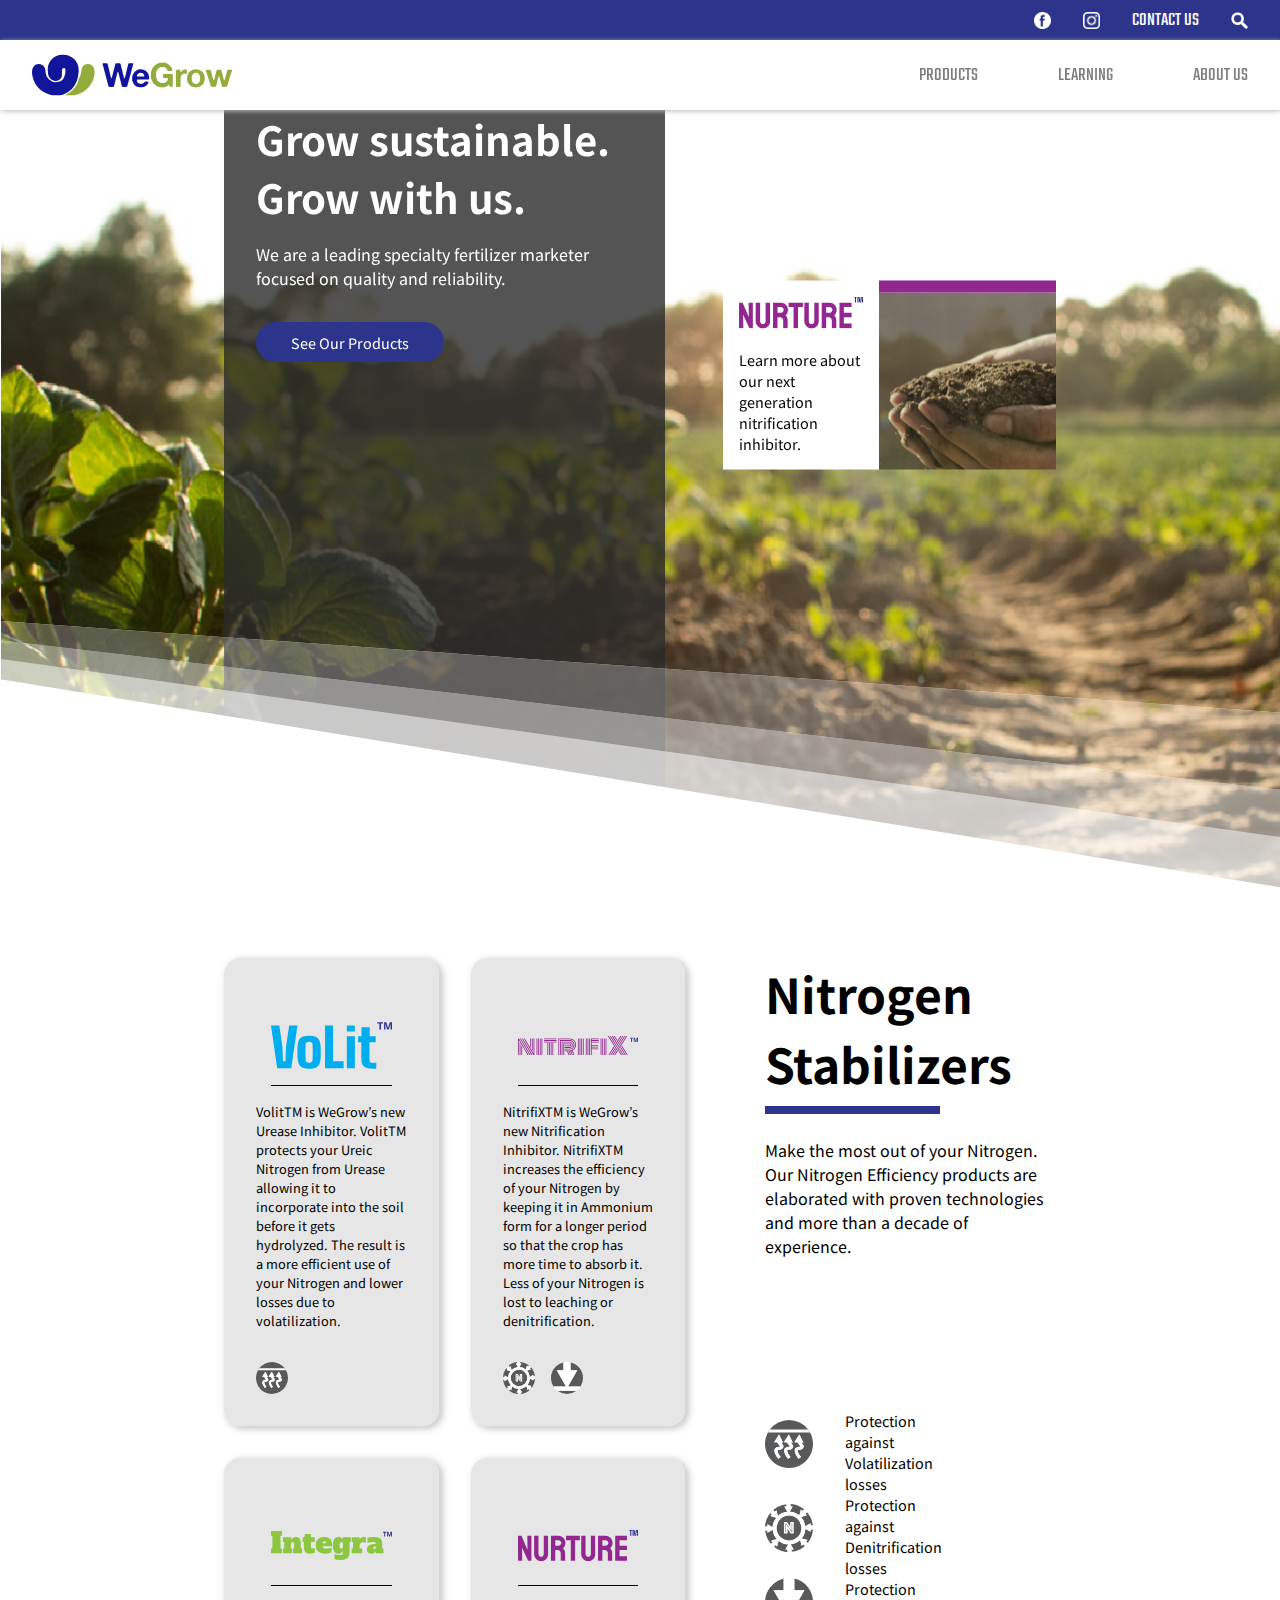
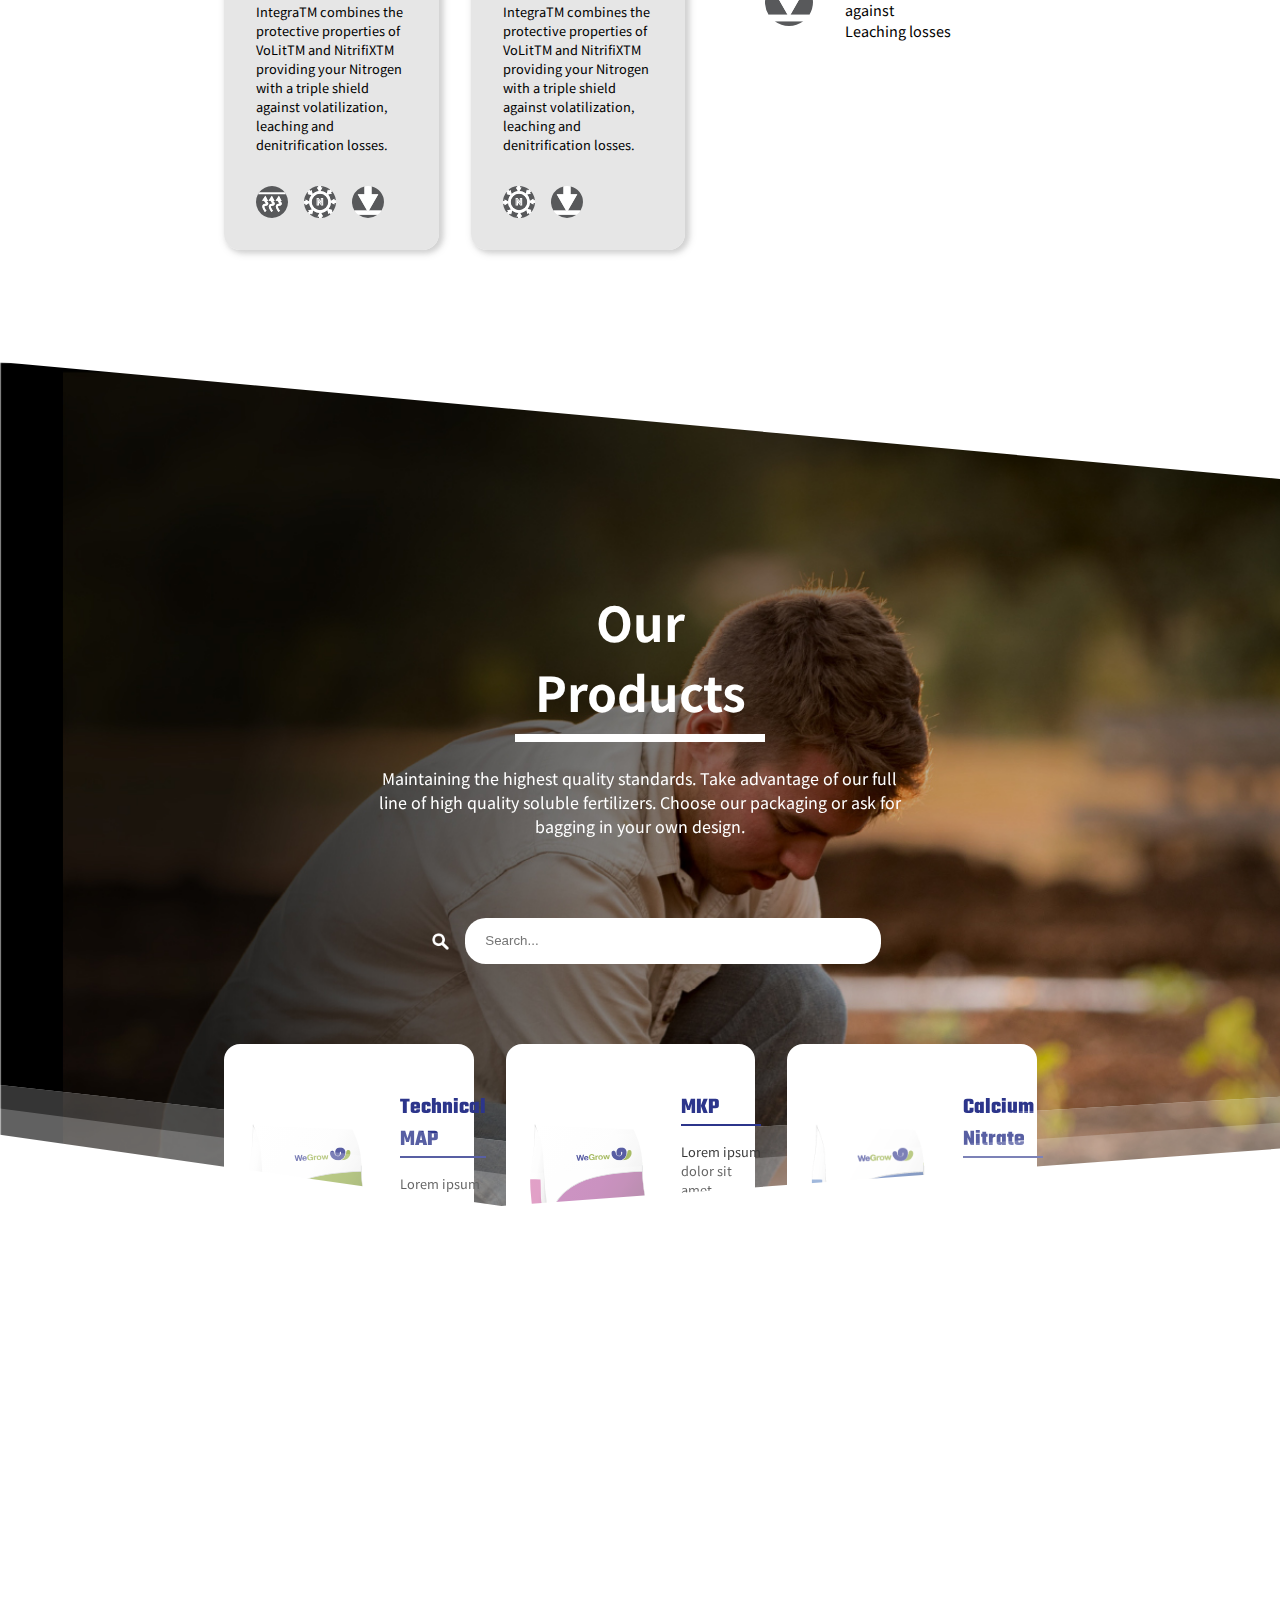
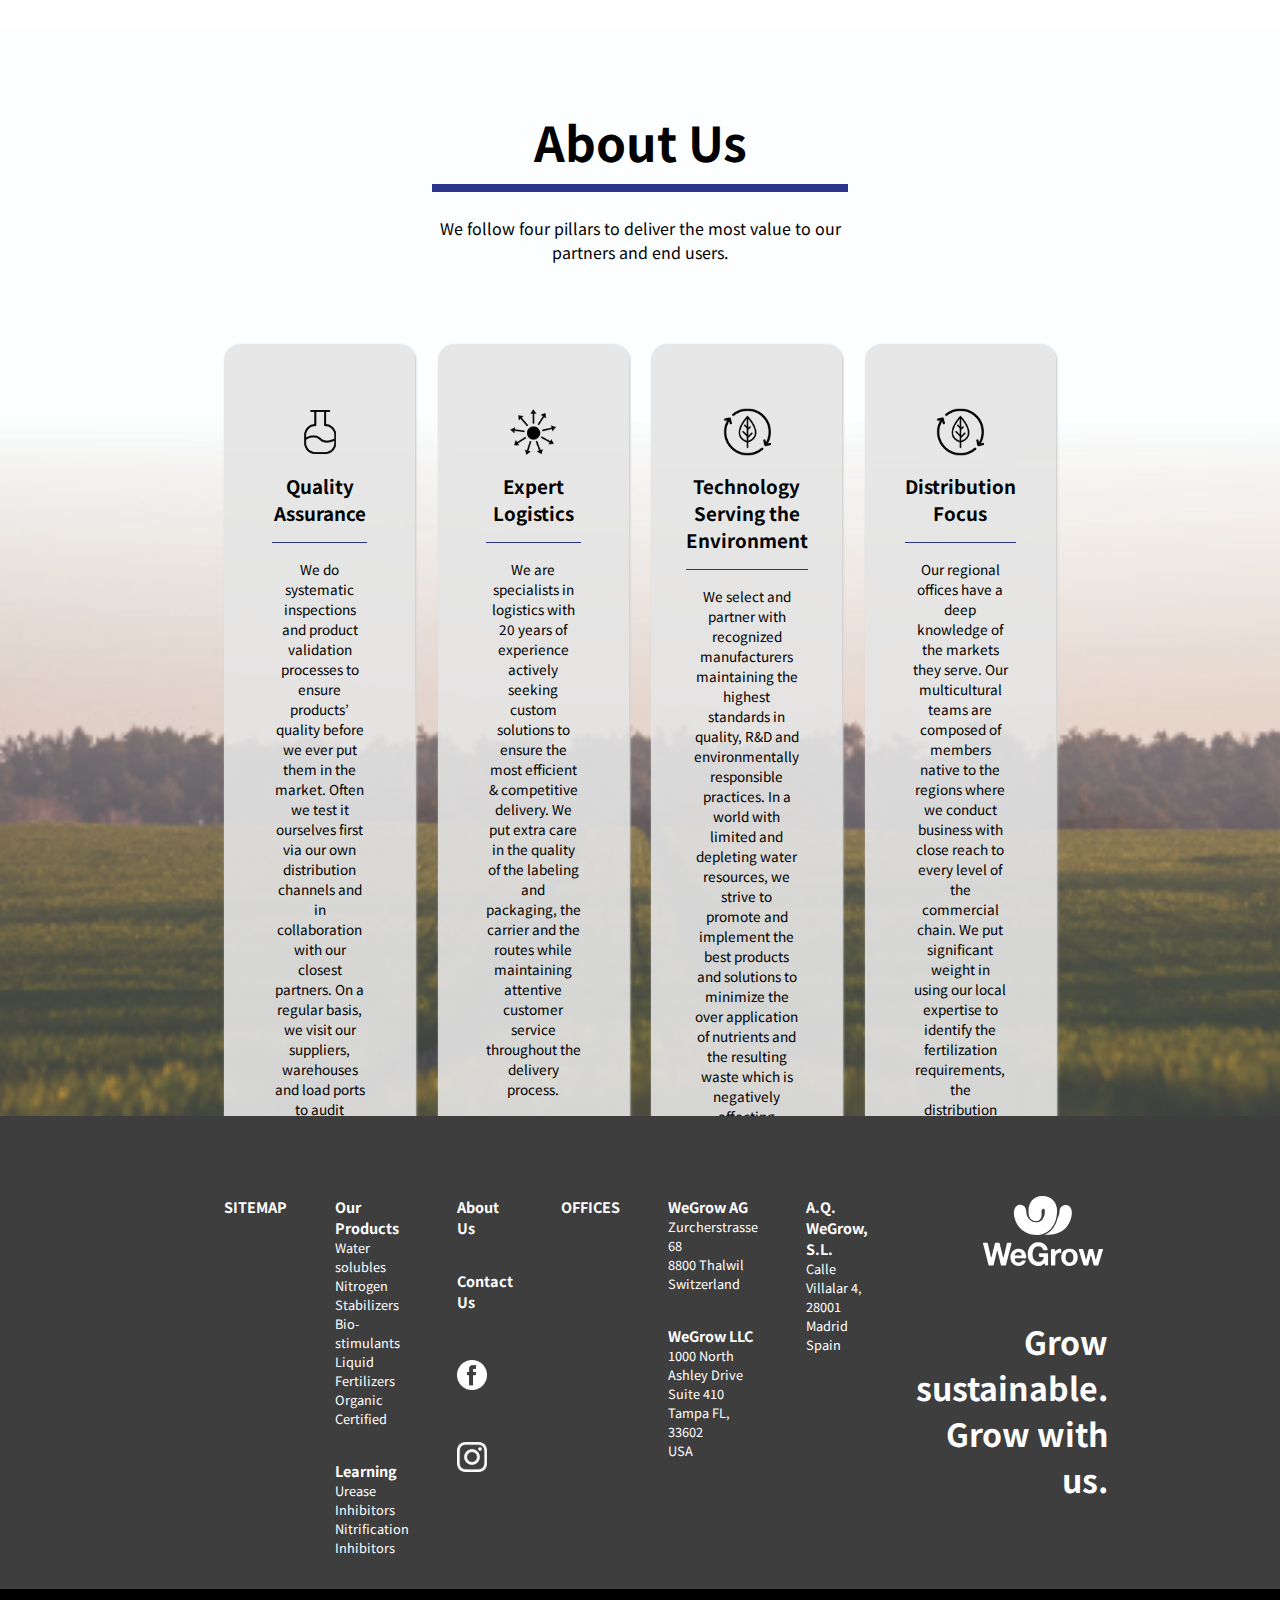
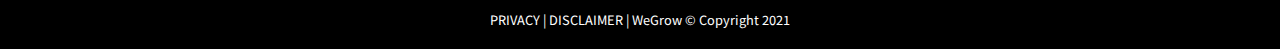
==== index.html @ e6d5ac23 "responsiveness" ====
<!DOCTYPE html>
<html lang="en">
  <head>
    <meta charset="UTF-8" />
    <meta name="viewport" content="width=device-width, initial-scale=1.0" />
    <link rel="stylesheet" href="./_css/styles.css" />
    <link rel="preconnect" href="https://fonts.gstatic.com" />
    <link rel="preconnect" href="https://fonts.gstatic.com" />
    <link
      href="https://fonts.googleapis.com/css2?family=Noto+Sans+JP&family=Teko&display=swap"
      rel="stylesheet"
    />
    <title>WeGrow</title>
  </head>
  <body>
    <header>
      <section id="prenavbar">
        <div class="prenavbarcontent">
          <img class="mediaicon" src="../_images/facebookicon.png" alt="" />
          <img class="mediaicon" src="../_images/instaicon.png" alt="" />
          <a class="contactus" href="#learning">CONTACT US</a>
          <img class="mediaicon" src="../_images/searchicon.png" alt="" />
        </div>
      </section>
      <nav id="navbar">
        <div class="navcontent-wrap">
          <img id="logo" src="./_images/logo-flat.svg" alt="" />
          <ul class="nav-links">
            <!-- <li><a href="#home" id="homelink">HOME</a></li> -->
            <li><a href="#aboutUs">PRODUCTS</a></li>
            <li><a href="#news">LEARNING</a></li>
            <li><a href="#products">ABOUT US</a></li>
            <!-- <li><a href="#learning">CONTACT US</a></li> -->
            <!-- <li><a href="#contactUs">CONTACT US</a></li> -->
          </ul>
        </div>
      </nav>
    </header>
    <div class="wrapper">
      <section class="landing">
        <div class="landingcontent">
          <div class="landing-contentwrap">
            <div class="landing-tagline">
              <!-- <div class="content-wrap"> -->
              <div class="tagline-container">
                <h2 class="landing-header">
                  Grow sustainable. <br />
                  Grow with us.
                </h2>
                <p class="landing-text">
                  We are a leading specialty fertilizer marketer focused on
                  quality and reliability.
                </p>
                <button>See Our Products</button>
              </div>
              <!-- </div> -->
            </div>
            <div class="landing-news">
              <div class="newstitle">
                <img src="../_images/Nurture-TM.svg" alt="" />
                <p>
                  Learn more about our next generation nitrification inhibitor.
                </p>
              </div>
              <div class="newscontainer"></div>
            </div>
          </div>
        </div>
      </section>
      <section id="inhibitors">
        <img
          class="purplegranules"
          src="../_images/purplegranules.png"
          alt=""
        />
        <img class="bluegranules" src="../_images/bluegranules.png" alt="" />
        <img class="greengranules" src="../_images/greengranules.png" alt="" />
        <div class="inhibitors-contentwrap">
          <div class="inhibitors-boxes">
            <div id="volitbox" class="inhibitors-prodbox movingbox">
              <img
                class="inhibitors-prodname"
                src="../_images/VolitTM.svg"
                alt=""
              />
              <p>
                VolitTM is WeGrow’s new Urease Inhibitor. VolitTM protects your
                Ureic Nitrogen from Urease allowing it to incorporate into the
                soil before it gets hydrolyzed. The result is a more efficient
                use of your Nitrogen and lower losses due to volatilization.
              </p>
              <div class="icongroup">
                <img class="icon" src="../_images/volatilization.svg" alt="" />
                <!-- <p>Protects against Volatilization losses</p> -->
              </div>
            </div>
            <div id="nitrifixbox" class="inhibitors-prodbox movingbox">
              <img
                class="inhibitors-prodname"
                src="../_images/NitrifixTM.svg"
                alt=""
              />
              <p>
                NitrifiXTM is WeGrow’s new Nitrification Inhibitor. NitrifiXTM
                increases the efficiency of your Nitrogen by keeping it in
                Ammonium form for a longer period so that the crop has more time
                to absorb it. Less of your Nitrogen is lost to leaching or
                denitrification.
              </p>
              <div class="icongroup">
                <img class="icon" src="../_images/denitrification.svg" alt="" />
                <!-- <p>Protects against Denitrification losses</p> -->

                <img class="icon" src="../_images/leaching.svg" alt="" />
                <!-- <p>Protects against Leaching losses</p> -->
              </div>
            </div>
            <div id="integrabox" class="inhibitors-prodbox movingbox">
              <img
                class="inhibitors-prodname"
                src="../_images/IntegraTM.svg"
                alt=""
              />
              <p>
                IntegraTM combines the protective properties of VoLitTM and
                NitrifiXTM providing your Nitrogen with a triple shield against
                volatilization, leaching and denitrification losses.
              </p>
              <div class="icongroup">
                <img class="icon" src="../_images/volatilization.svg" alt="" />
                <!-- <p>Protects against Volatilization losses</p> -->

                <img class="icon" src="../_images/denitrification.svg" alt="" />
                <!-- <p>Protects against Denitrification losses</p> -->

                <img class="icon" src="../_images/leaching.svg" alt="" />
                <!-- <p>Protects against Leaching losses</p> -->
              </div>
            </div>
            <div id="nurturebox" class="inhibitors-prodbox movingbox">
              <img
                class="inhibitors-prodname"
                src="../_images/Nurture-TM.svg"
                alt=""
              />
              <p>
                IntegraTM combines the protective properties of VoLitTM and
                NitrifiXTM providing your Nitrogen with a triple shield against
                volatilization, leaching and denitrification losses.
              </p>
              <div class="icongroup">
                <img class="icon" src="../_images/denitrification.svg" alt="" />
                <!-- <p>Protects against Denitrification losses</p> -->

                <img class="icon" src="../_images/leaching.svg" alt="" />
                <!-- <p>Protects against Leaching losses</p> -->
              </div>
            </div>
          </div>
          <div class="inhibitors-tagline">
            <div>
              <h2>Nitrogen Stabilizers</h2>
              <p>
                Make the most out of your Nitrogen. Our Nitrogen Efficiency
                products are elaborated with proven technologies and more than a
                decade of experience.
              </p>
            </div>
            <div>
              <div class="icondetail">
                <img class="icon" src="../_images/volatilization.svg" alt="" />
                <p>Protection against Volatilization losses</p>
              </div>
              <div class="icondetail">
                <img class="icon" src="../_images/denitrification.svg" alt="" />
                <p>Protection against Denitrification losses</p>
              </div>
              <div class="icondetail">
                <img class="icon" src="../_images/leaching.svg" alt="" />
                <p>Protection against Leaching losses</p>
              </div>
            </div>
            <!-- <div>
            <p>Nurture is our second generation Nitrification Inhibitor.</p>
          </div> -->
          </div>
        </div>
      </section>
      <section id="solubles">
        <div class="solublescontent">
          <!-- <img class="water" src="../_images/water1.png" alt="" /> -->

          <div class="solubles-contentwrap">
            <div class="solubles-tagline">
              <h2>Our Products</h2>
              <p>
                Maintaining the highest quality standards. Take advantage of our
                full line of high quality soluble fertilizers. Choose our
                packaging or ask for bagging in your own design.
              </p>
              <div class="searchproducts">
                <img class="mediaicon" src="../_images/searchicon.png" alt="" />
                <input
                  class="searchproductinput"
                  type="text"
                  placeholder="Search..."
                />
              </div>
            </div>
            <div class="solublesproducts">
              <div class="product movingbox">
                <img class="bag" src="../_images/tmap.svg" alt="" />
                <div class="proddescription">
                  <h3>Technical MAP</h3>
                  <p>
                    Lorem ipsum dolor sit amet, consectetuer adipiscing elit,
                    sed diam nonummy nibh euismod tincidunt ut laoreet dolore
                    magna aliquam erat volutpat. Ut wisi enim ad minim veniam,
                    quis nostrud exerci tation ullamcorper
                  </p>
                </div>
              </div>
              <div class="product movingbox">
                <img class="bag" src="../_images/mkp.svg" alt="" />
                <div class="proddescription">
                  <h3>MKP</h3>
                  <p>
                    Lorem ipsum dolor sit amet, consectetuer adipiscing elit,
                    sed diam nonummy nibh euismod tincidunt ut laoreet dolore
                    magna aliquam erat volutpat. Ut wisi enim ad minim veniam,
                    quis nostrud exerci tation ullamcorper
                  </p>
                </div>
              </div>
              <div class="product movingbox">
                <img class="bag" src="../_images/cands.png" alt="" />
                <div class="proddescription">
                  <h3>Calcium Nitrate</h3>
                  <p>
                    Lorem ipsum dolor sit amet, consectetuer adipiscing elit,
                    sed diam nonummy nibh euismod tincidunt ut laoreet dolore
                    magna aliquam erat volutpat. Ut wisi enim ad minim veniam,
                    quis nostrud exerci tation ullamcorper
                  </p>
                </div>
              </div>
              <div class="product movingbox">
                <img class="bag" src="../_images/tmap.svg" alt="" />
                <div class="proddescription">
                  <h3>Technical MAP</h3>
                  <p>
                    Lorem ipsum dolor sit amet, consectetuer adipiscing elit,
                    sed diam nonummy nibh euismod tincidunt ut laoreet dolore
                    magna aliquam erat volutpat. Ut wisi enim ad minim veniam,
                    quis nostrud exerci tation ullamcorper
                  </p>
                </div>
              </div>
              <div class="product movingbox">
                <img class="bag" src="../_images/mkp.svg" alt="" />
                <div class="proddescription">
                  <h3>MKP</h3>
                  <p>
                    Lorem ipsum dolor sit amet, consectetuer adipiscing elit,
                    sed diam nonummy nibh euismod tincidunt ut laoreet dolore
                    magna aliquam erat volutpat. Ut wisi enim ad minim veniam,
                    quis nostrud exerci tation ullamcorper
                  </p>
                </div>
              </div>
              <div class="product movingbox">
                <img class="bag" src="../_images/cands.png" alt="" />
                <div class="proddescription">
                  <h3>Calcium Nitrate</h3>
                  <p>
                    Lorem ipsum dolor sit amet, consectetuer adipiscing elit,
                    sed diam nonummy nibh euismod tincidunt ut laoreet dolore
                    magna aliquam erat volutpat. Ut wisi enim ad minim veniam,
                    quis nostrud exerci tation ullamcorper
                  </p>
                </div>
              </div>
            </div>
          </div>
        </div>
      </section>
      <section id="services">
        <div class="servicescontent">
          <div class="services-tagline">
            <h2>About Us</h2>
            <p>
              We follow four pillars to deliver the most value to our partners
              and end users.
            </p>
          </div>
          <div class="serviceboxes">
            <div class="servicebox movingbox">
              <img
                class="serviceicon"
                src="../_images/qualityassuranceicon.png"
                alt=""
              />
              <h3>Quality Assurance</h3>
              <p>
                We do systematic inspections and product validation processes to
                ensure products’ quality before we ever put them in the market.
                Often we test it ourselves first via our own distribution
                channels and in collaboration with our closest partners. On a
                regular basis, we visit our suppliers, warehouses and load ports
                to audit consistent quality. A final control layer comes from
                selected independent inspectors surveying the manufacturing,
                storing, packaging and container stuffing, certifying that
                quality & quantities are in order.
              </p>
            </div>

            <div class="servicebox movingbox">
              <img
                class="serviceicon"
                src="../_images/expertlogisticsicon.png"
                alt=""
              />
              <h3>Expert Logistics</h3>
              <p>
                We are specialists in logistics with 20 years of experience
                actively seeking custom solutions to ensure the most efficient &
                competitive delivery. We put extra care in the quality of the
                labeling and packaging, the carrier and the routes while
                maintaining attentive customer service throughout the delivery
                process.
              </p>
            </div>

            <div class="servicebox movingbox">
              <img
                class="serviceicon"
                src="../_images/enviromentalicon.png"
                alt=""
              />
              <h3>Technology Serving the Environment</h3>
              <p>
                We select and partner with recognized manufacturers maintaining
                the highest standards in quality, R&D and environmentally
                responsible practices. In a world with limited and depleting
                water resources, we strive to promote and implement the best
                products and solutions to minimize the over application of
                nutrients and the resulting waste which is negatively affecting
                ecosystems globally.
              </p>
            </div>

            <div class="servicebox movingbox">
              <img
                class="serviceicon"
                src="../_images/distributionicon.png"
                alt=""
              />
              <h3>Distribution Focus</h3>
              <p>
                Our regional offices have a deep knowledge of the markets they
                serve. Our multicultural teams are composed of members native to
                the regions where we conduct business with close reach to every
                level of the commercial chain. We put significant weight in
                using our local expertise to identify the fertilization
                requirements, the distribution challenges, and the logistics
                opportunities to deliver value to our customer and suppliers.
              </p>
            </div>
          </div>
        </div>
      </section>
      <section id="prefooter">
        <div class="prefootercontent">
          <div class="pfoot1">
            <h2>SITEMAP</h2>
            <div class="pfoot11">
              <h3>Our Products</h3>
              <ul>
                <li>Water solubles</li>
                <li>Nitrogen Stabilizers</li>
                <li>Bio-stimulants</li>
                <li>Liquid Fertilizers</li>
                <li>Organic Certified</li>
              </ul>
              <h3>Learning</h3>
              <ul>
                <li>Urease Inhibitors</li>
                <li>Nitrification Inhibitors</li>
              </ul>
            </div>
            <div>
              <h3>About Us</h3>
              <h3 class="footercontact">Contact Us</h3>
              <img
                class="ftmediaicon"
                src="../_images/facebookicon.png"
                alt=""
              />
              <img class="ftmediaicon" src="../_images/instaicon.png" alt="" />
            </div>
          </div>
          <div class="pfoot2">
            <h2>OFFICES</h2>
            <div class="pfoot21">
              <h3>WeGrow AG</h3>
              <ul>
                <li>Zurcherstrasse 68</li>
                <li>8800 Thalwil</li>
                <li>Switzerland</li>
              </ul>
              <h3>WeGrow LLC</h3>
              <ul>
                <li>1000 North Ashley Drive</li>
                <li>Suite 410</li>
                <li>Tampa FL, 33602</li>
                <li>USA</li>
              </ul>
            </div>
            <div class="pfoot22">
              <h3>A.Q. WeGrow, S.L.</h3>
              <ul>
                <li>Calle Villalar 4,</li>
                <li>28001 Madrid</li>
                <li>Spain</li>
              </ul>
            </div>
          </div>
          <div class="pfoot3">
            <img class="footer-logo" src="../_images/logowhite.svg" alt="" />
            <h1>Grow sustainable.</h1>
            <h1>Grow with us.</h1>
          </div>
        </div>
      </section>
      <footer>
        <div class="footer-content">
          <p>PRIVACY | DISCLAIMER | WeGrow &#169; Copyright 2021</p>
        </div>
      </footer>
    </div>
  </body>
  <script src="https://cdnjs.cloudflare.com/ajax/libs/gsap/3.3.1/gsap.min.js"></script>
  <script src="https://cdnjs.cloudflare.com/ajax/libs/gsap/3.3.1/ScrollTrigger.min.js"></script>
  <script src="https://cdnjs.cloudflare.com/ajax/libs/ScrollMagic/2.0.8/ScrollMagic.min.js"></script>
  <script
    src="https://cdnjs.cloudflare.com/ajax/libs/ScrollMagic/2.0.8/plugins/animation.gsap.min.js"
    integrity="sha512-5/OHwmQzDSBS0Ous4/hlYoWLHd06/d2r7LdKZQVBXOA6PvOqWVXtdboiLTU7lQTGyVoKVTNkwi0ol4gHGlw5ww=="
    crossorigin="anonymous"
  ></script>
  <script
    src="https://cdnjs.cloudflare.com/ajax/libs/ScrollMagic/2.0.8/plugins/debug.addIndicators.min.js"
    integrity="sha512-RvUydNGlqYJapy0t4AH8hDv/It+zKsv4wOQGb+iOnEfa6NnF2fzjXgRy+FDjSpMfC3sjokNUzsfYZaZ8QAwIxg=="
    crossorigin="anonymous"
  ></script>
  <script>
    window.onscroll = function () {
      scrollFunction();
    };

    function scrollFunction() {
      if (
        document.body.scrollTop > 80 ||
        document.documentElement.scrollTop > 80
      ) {
        // document.getElementById("#navbar").style.padding = "0px";
        // document.getElementById("navbar").style.padding = "10px 0px 0px 0px";
        document.getElementById("logo").style.width = "130px";
        document.getElementById("logo").style.height = "50px";
        document.getElementById("navbar").style.borderBottom =
          "1px dashed lightgray";
      } else {
        // document.getElementById("#navbar").style.padding = "0px";
        // document.getElementById("navbar").style.padding = "40px";
        document.getElementById("logo").style.width = "130px";
        document.getElementById("logo").style.height = "70px";
        document.getElementById("logo").style.width = "200px";
        document.getElementById("logo").style.height = "70px";
        document.getElementById("navbar").style.borderBottom = "none";
      }
    }
  </script>
  <script>
    const boxes = gsap.utils.toArray(".movingbox");
    boxes.forEach((box, i) => {
      const anim = gsap.fromTo(
        box,
        { autoAlpha: 0, y: 100 },
        { duration: 1, autoAlpha: 1, y: 0 }
      );
      ScrollTrigger.create({
        trigger: box,
        animation: anim,
        toggleActions: "play none none",
        end: "bottom bottom",
        scrub: true,
        // scrub: -1,
        // once: true,
      });
    });
    const fadetagline = gsap.fromTo(
      ".tagline-container",
      { autoAlpha: 0, x: -50 },
      { duration: 0.5, autoAlpha: 1, x: 0 }
    );
    ScrollTrigger.create({
      trigger: ".landing",
      animation: fadetagline,
      // once: true,
      scrub: true,
      end: "top bottom",
      // scrub: true,
    });
  </script>
</html>
---- _css/styles.css ----
:root {
  --green: rgb(160, 182, 103);
  /* --blue: rgb(68, 65, 162); */
  --blue: rgb(44, 53, 139);
}
* {
  padding: 0;
  margin: 0;
  box-sizing: border-box;
}
body {
  /* display: flex;
  flex-direction: column; */
  width: 100%;
}
.wrapper {
  overflow-x: hidden;
}
header {
  top: 0;
  position: sticky;
  z-index: 3;
}
#prenavbar {
  width: 100%;
  background-color: var(--blue);
  display: flex;
  align-items: center;
  overflow-x: hidden;
}
.prenavbarcontent {
  display: flex;
  align-items: center;
  width: 95%;
  margin: auto;
  height: 40px;
  /* margin: 3px 0; */
  color: white;
  justify-content: flex-end;
  padding: 1rem 0;
}
.mediaicon {
  width: 17px;
  margin-left: 2rem;
}
.contactus {
  color: white;
  text-decoration: none;
  font-family: "Teko", sans-serif;
  margin-left: 2rem;
  font-size: 1.2rem;
}

#navbar {
  background-color: white;
  display: flex;
  font-family: "Teko", sans-serif;
  justify-content: center;
  box-shadow: 1px 1px 5px rgb(186, 186, 186);
  overflow-x: hidden;
}
.navcontent-wrap {
  justify-content: space-between;
  width: 95%;
  display: flex;
  align-items: center;
  position: relative;
  /* min-height: 100vh; */
}
#logo {
  width: 200px;
  height: 70px;
  transition: 0.5s;
  /* margin: 0.5rem 0; */
}
.nav-links {
  display: flex;
  list-style: none;
}
.nav-links li a {
  font-size: 1.2rem;
  text-decoration: none;
  padding-left: 5rem;
  color: rgb(125, 125, 125);
}
.nav-links li a:hover {
  color: black;
}
.landing {
  width: 100%;
  min-height: 100%;
}
.landingcontent {
  background: url("../_images/landing-100.jpg");
  width: 100vw;
  max-height: 85vh;
  position: relative;
  /* position: absolute;
  top: 2vh; */
  background-size: cover;
  -webkit-mask-image: url("../_images/mask2.svg");
  -webkit-mask-size: cover;
  -webkit-mask-repeat: no-repeat;
  mask-image: url("../_images/mask2.svg");
  z-index: 2;
  min-height: 800px;
}
.landing-contentwrap {
  width: 65%;
  margin: auto;
  display: flex;
  flex-direction: row;
  align-items: center;
  justify-content: space-between;
}
.landing-tagline {
  position: relative;
  min-height: 800px;
  width: 40%;
  /* left: 15%; */
  background-color: rgba(41, 41, 41, 0.8);
}
.landing-news {
  /* display: block; */
  display: flex;
  flex-direction: row;
  min-height: 10vw;
  /* background-color: white; */
  width: 40%;
  transform: translate(0%, -70%);
  padding-top: 1rem;

  /* opacity: 0.8; */
}
.newstitle {
  width: 60%;
  background: white;
  padding: 1rem;
  /* min-height: 10vw; */
}
.landing-news img {
  margin-bottom: 1rem;
  /* position: absolute; */
  height: 2rem;
}
.landing-news p {
  font-family: "Noto Sans JP", sans-serif;
  font-size: 0.9rem;
}
.newscontainer {
  border-top: 12px solid rgb(146, 39, 143);
  display: block;
  width: 100%;
  /* min-height: 10vw; */

  background-image: url("../_images/landing-news.png");
  /* background-size: cover; */
  background-position-x: center;
  /* opacity: 0.9; */
}
.tagline-container {
  display: flex;
  flex-direction: column;
  position: relative;
  top: 13%;
  height: 70%;
  width: 100%;
  padding: 0 2rem;
}
.landing-header {
  position: relative;
  /* top: 10vh; */

  font-family: "Noto Sans JP", sans-serif;
  color: white;
  font-size: 3rem;
  padding-bottom: 1rem;
  min-width: 100%;
  min-height: unset;
  /* flex: 1; */
}
.landing-text {
  font-family: "Noto Sans JP", sans-serif;
  color: white;
  padding-bottom: 2rem;
  min-width: 100%;
}

.tagline-container button {
  background: none;
  /* background: var(--blue); */
  font-family: "Noto Sans JP", sans-serif;
  background-color: var(--blue);
  color: white;
  width: 40%;
  border-radius: 2rem;
  border: 0px solid var(--blue);
  font-size: 0.9rem;
  padding: 0.6rem 1rem;
  /* border: none; */
  cursor: pointer;
}
.tagline-container button:hover {
  /* opacity: 0.90; */
  background: rgb(111, 120, 189);
  color: white;
}
#inhibitors {
  background-color: rgba(1, 1, 1, 0);
  margin: 0;
  padding: 0;
  /* background-color: gray; */
  min-height: 70vh;
  /* min-height: 1200px; */
  max-width: 100%;
  position: relative;
}
.inhibitors-contentwrap {
  padding-top: 3rem;
  width: 65%;
  margin: auto;
  font-family: "Noto Sans JP", sans-serif;
  font-size: 2rem;
  display: flex;
  justify-content: space-between;
  /* min-height: 1200px; */
}
.inhibitors-boxes {
  width: 60%;
  display: flex;
  flex-direction: row;
  justify-content: flex-start;
  flex-wrap: wrap;
}
.inhibitors-prodbox {
  /* position: relative; */
  /* position: relative;
  left: 60%; */
  /* opacity: 0; */
  border-radius: 1rem;
  background-color: rgba(228, 228, 228, 0.93);
  /* background: url(../_images/productBoxBg.svg); */
  background-repeat: repeat-y;
  background-size: cover;
  box-shadow: 3px 2px 10px lightgray, 3px 2px 5px lightgray;
  margin-right: 2rem;
  margin-bottom: 2rem;
  padding: 4rem 2rem 2rem 2rem;
  /* min-height: 60vh; */
  /* max-height: 70vh; */
  width: 42%;
  display: flex;
  flex-direction: column;
  flex-flow: wrap;
  align-content: space-between;
  min-height: 300px;
  /* text-align: center; */
  /* flex-wrap: wrap; */
  /* top: 1000px;
  left: 1000px; */
}
.inhibitors-prodbox:hover {
  background-color: rgba(228, 228, 228, 1);
  box-shadow: 7px 7px 10px lightgray, 3px 2px 10px lightgray;
  cursor: pointer;
}
.inhibitors-prodbox .icongroup {
  display: flex;
  flex-direction: row;
  width: 100%;
}
.inhibitors-prodbox .icon {
  width: 2.5vw;
  margin-right: 1rem;
}
.inhibitors-prodname {
  margin-inline: auto;
  width: 80%;
  margin-bottom: 1rem;
  /* margin: 1rem 2rem 1rem 2rem; */
  padding-bottom: 1rem;
  height: 4rem;
  border-bottom: solid 1px black;
}
.inhibitors-prodbox p {
  font-size: 0.8rem;
  padding-bottom: 2rem;
  /* padding: 0 2rem 1rem 2rem; */
}
.inhibitors-tagline {
  width: 35%;
  /* min-height: 50%; */
  display: flex;
  flex-direction: column;
  flex-flow: wrap;
  align-content: space-between;
  padding-bottom: 15rem;
}
.inhibitors-tagline h2 {
  width: 60%;
  padding-bottom: 0.5rem;
  margin-bottom: 1.5rem;
  border-bottom: var(--blue) solid 8px;
}
.inhibitors-tagline p {
  font-size: 1rem;
}
.icondetail {
  width: 65%;
  display: flex;
  flex-direction: row;
}
.icondetail .icon {
  width: 3rem;
  margin: 0 2rem 1rem 0;
}
.icondetail p {
  font-size: 0.9rem;
}
.bluegranules {
  position: absolute;
  height: 600px;
  height: 37vw;
  left: 80%;
  top: 40%;
}
.purplegranules {
  position: absolute;
  height: 600px;
  height: 37vw;

  left: -5%;
  top: -10%;
}
.greengranules {
  position: absolute;
  height: 600px;
  height: 37vw;

  left: 35%;
  top: 80%;
}
#solubles {
  margin: 0;
  margin-top: 5rem;
  padding: 0;
  /* background-color: gray; */
  min-height: 120vh;
  width: 100%;
  position: relative;
  overflow-x: hidden;
}
.water {
  position: absolute;
  height: 600px;
  z-index: -1;
  left: -30%;
  top: 35%;
  opacity: 0.7;
}
.solublescontent {
  background-color: rgb(244, 242, 242);
  background-image: url("../_images/farmer-100.jpg");
  background-size: cover;

  width: 100%;
  min-height: 120vh;
  padding-top: 5rem;
  position: relative;
  /* position: absolute;
  top: 2vh; */
  background-size: cover;
  -webkit-mask-image: url("../_images/solublesmask.svg");
  -webkit-mask-size: 120%;
  -webkit-mask-repeat: no-repeat;
  mask-image: url("../_images/solublesmask.svg");
  z-index: 2;
}
.solubles-contentwrap {
  font-family: "Noto Sans JP", sans-serif;
  font-size: 2rem;
  padding-top: 9rem;
  width: 65%;
  margin: auto;
}

.solubles-tagline h2 {
  text-align: center;
  width: 30%;
  margin: auto;
  padding-bottom: 0.5rem;
  margin-bottom: 1.5rem;
  border-bottom: var(--blue) solid 8px;
  border-bottom: white solid 8px;
  color: white;
}
.solubles-tagline p {
  text-align: center;
  font-size: 1rem;
  padding-bottom: 5rem;
  width: 65%;
  margin: auto;
  color: white;
}
.searchproducts {
  display: flex;
  /* text-align: center; */
  justify-content: center;
  padding-bottom: 5rem;
  align-items: center;
}
.searchproductinput {
  width: 50%;
  line-height: 30px;
  margin-left: 1rem;
  padding: 0.5rem 1.3rem;
  border-radius: 1.3rem;
  border: none;
}
.solublesproducts {
  display: flex;
  flex-direction: row;
  overflow-y: hidden;
}
.product {
  background-color: white;
  display: flex;
  flex-direction: row;
  flex-basis: 30%;
  min-width: 30%;
  /* padding: 1rem; */
  margin-right: 2rem;
  /* background-color: white; */
  /* box-shadow: 5px 5px 1dav0px black; */
  padding: 3rem 1.5rem 1.5rem 1.5rem;
  border-radius: 1rem;
  min-height: 380px;
}
.product h3 {
  font-size: 1.4rem;
  margin-bottom: 1rem;
  font-family: "Teko", sans-serif;
  border-bottom: 2px solid var(--blue);
  color: var(--blue);
}
.product p {
  font-size: 0.8rem;
}
.bag {
  height: 13rem;
  margin-right: 2rem;
  margin-top: 2rem;
}
.proddescription {
}

#services {
  height: 1100px;
  width: 100%;
  background-image: url("../_images/field-100.jpg");
  background-size: cover;
  background-position: center;
  position: relative;
  z-index: -1;
  top: 10px;
}
.servicescontent {
  padding-top: 5rem;
  width: 65%;
  margin: auto;
}
.services-tagline {
  width: 50%;
  margin: auto;
  text-align: center;
  font-family: "Noto Sans JP", sans-serif;
}
.services-tagline h2 {
  font-size: 3rem;
  padding-bottom: 0.5rem;
  margin-bottom: 1.5rem;
  border-bottom: var(--blue) solid 8px;
}
.serviceboxes {
  padding-top: 5rem;
  display: flex;
  flex-wrap: wrap;
  justify-content: space-between;
}
.servicebox {
  background-color: white;
  background-color: rgba(228, 228, 228, 0.9);

  display: flex;
  flex-direction: column;
  align-items: center;
  max-width: 23%;
  padding: 2rem;
  box-shadow: 1px 1px 3px lightgray, 1px 1px 1px lightgray;
  /* margin-right: 2rem; */
  margin-bottom: 2rem;
  padding: 4rem 3rem 3rem 3rem;
  border-radius: 1rem;
  font-family: "Noto Sans JP", sans-serif;
}
.servicebox h3 {
  padding-bottom: 1rem;
  text-align: center;
  border-bottom: var(--blue) solid 1px;
  margin-bottom: 1rem;
}
.servicebox p {
  font-size: 0.85rem;
  text-align: center;
}
.serviceicon {
  width: 3rem;
  margin-bottom: 1rem;
}
#prefooter {
  width: 100%;
  margin: auto;
  background-color: rgb(62, 62, 62);
  color: white;
}
.prefootercontent {
  position: relative;
  width: 65%;
  margin: auto;
  min-height: 400px;
  font-family: "Noto Sans JP", sans-serif;
  font-size: 0.8rem;
  padding-top: 5rem;
  display: flex;
  flex-direction: row;
  justify-content: space-between;
}
.prefootercontent h2 {
  font-size: 0.9rem;
  padding-bottom: 0.5rem;
}
.prefootercontent h3 {
  font-size: 0.9rem;
}
/* .prefootercontent p {
  margin: 0;
  position: absolute;
  top: 50%;
  transform: translate(0, -50%);
} */
.prefootercontent ul li {
  /* text-decoration: none; */
  list-style: none;
}
.prefootercontent ul {
  padding-bottom: 2rem;
}
.footercontact {
  padding-top: 2rem;
}
.pfoot1,
.pfoot2 {
  display: flex;
}
.pfoot1 div,
.pfoot1 h2,
.pfoot2 div,
.pfoot2 h2 {
  margin-right: 3rem;
}
.ftmediaicon {
  margin-top: 3rem;
  margin-right: 1rem;
  width: 30px;
}
.footer-logo {
  width: 130px;
  height: 70px;
  margin-bottom: 3rem;
}
.pfoot3 {
  text-align: right;
}
.pfoot3 h1 {
  font-size: 2rem;
}
footer {
  background-color: black;
  width: 100%;
  display: flex;
  flex-direction: column;
  /* text-align: center; */
}

.footer-content {
  display: flex;
  width: 95%;
  margin: auto;
  color: white;
  align-items: center;
  position: relative;
  min-height: 60px;
  font-family: "Noto Sans JP", sans-serif;
  /* text-align: center; */
}
.footer-content p {
  margin: 0;
  position: absolute;
  top: 50%;
  left: 50%;
  transform: translate(-50%, -50%);
  font-size: 0.8rem;
}

@media only screen and (max-width: 1800px) {
  .landing-tagline {
    width: 45%;
  }
  .landing-header {
    font-size: 2.8rem;
  }
  .inhibitors-prodbox {
    width: 43%;
  }
  .tagline-container button {
    width: 50%;
  }
  .landing-news {
    min-height: 12vw;
  }
}

@media only screen and (max-width: 1600px) {
  .landing-tagline {
    width: 50%;
  }
  .landing-news {
    min-height: 15vw;
  }
}
@media only screen and (max-width: 1400px) {
  .landing-tagline {
    width: 53%;
  }
  .landing-header {
    font-size: 2.5rem;
  }
}

@media only screen and (max-width: 1200px) {
  .landing-tagline {
    width: 57%;
  }
  .landing-header {
    font-size: 2.2rem;
  }
  .landing-news {
    display: flex;
    flex-direction: column;
    min-height: 100vh;
    transform: translate(0%, 10%);
    min-width: 40%;
  }
  .newstitle {
    min-width: 100%;
    min-height: 10vw;
  }
  .newscontainer {
    min-height: 70vh;
    background-repeat: no-repeat;
    background-size: contain;
  }
}

@media only screen and (max-width: 1000px) {
  .landing-tagline {
    width: 62%;
  }
  .landing-contentwrap {
    width: 75%;
  }
}
@media only screen and (max-width: 800px) {
  .landing-header {
    font-size: 2rem;
  }
  .landing-tagline {
    width: 75%;
  }
  .landing-contentwrap {
    width: 85%;
  }
  .tagline-container button {
    width: 60%;
  }
  /* .landing-header {
    font-size: 2rem;
  } */
}
@media only screen and (max-width: 600px) {
  .landing-tagline {
    width: 85%;
  }
  .landing-contentwrap {
    width: 85%;
  }
  .tagline-container button {
    width: 70%;
  }
}
@media only screen and (max-width: 501px) {
  .landing-tagline {
    width: 100%;
  }
  .landing-contentwrap {
    width: 85%;
  }
}
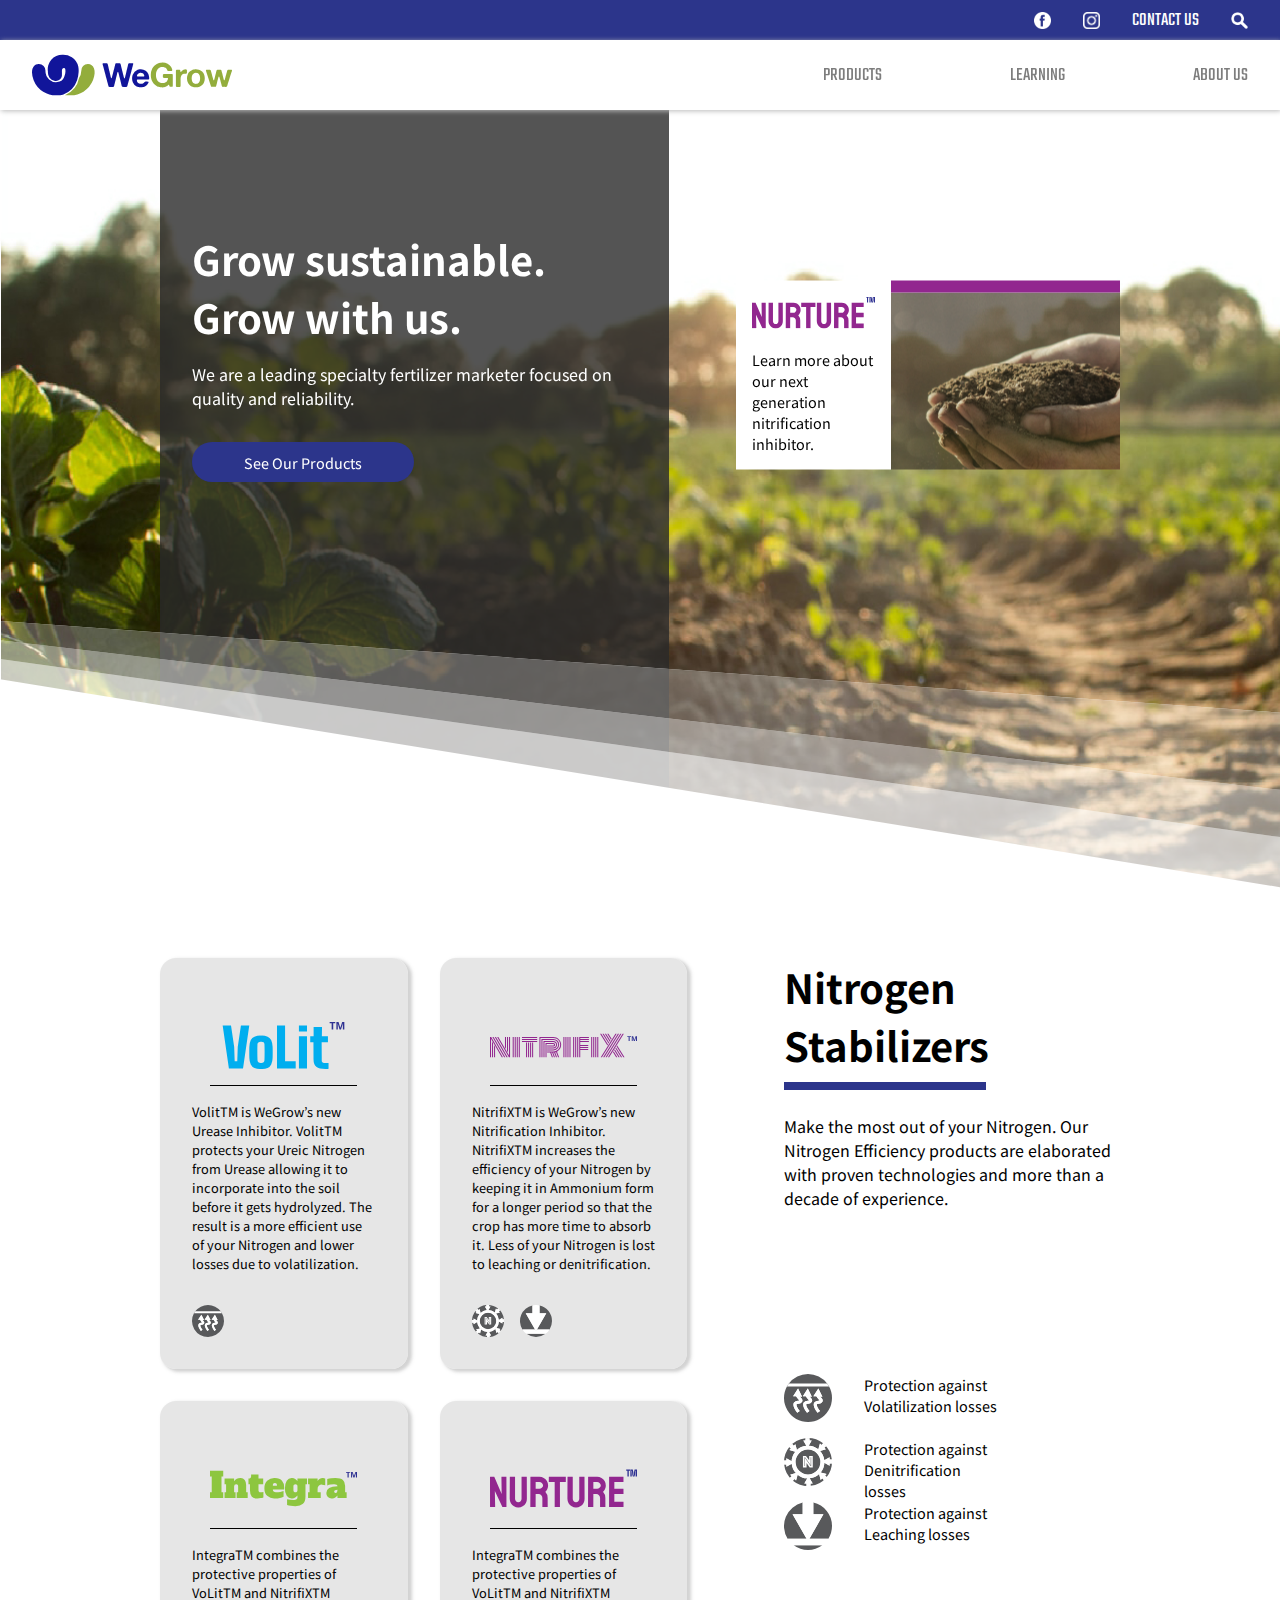
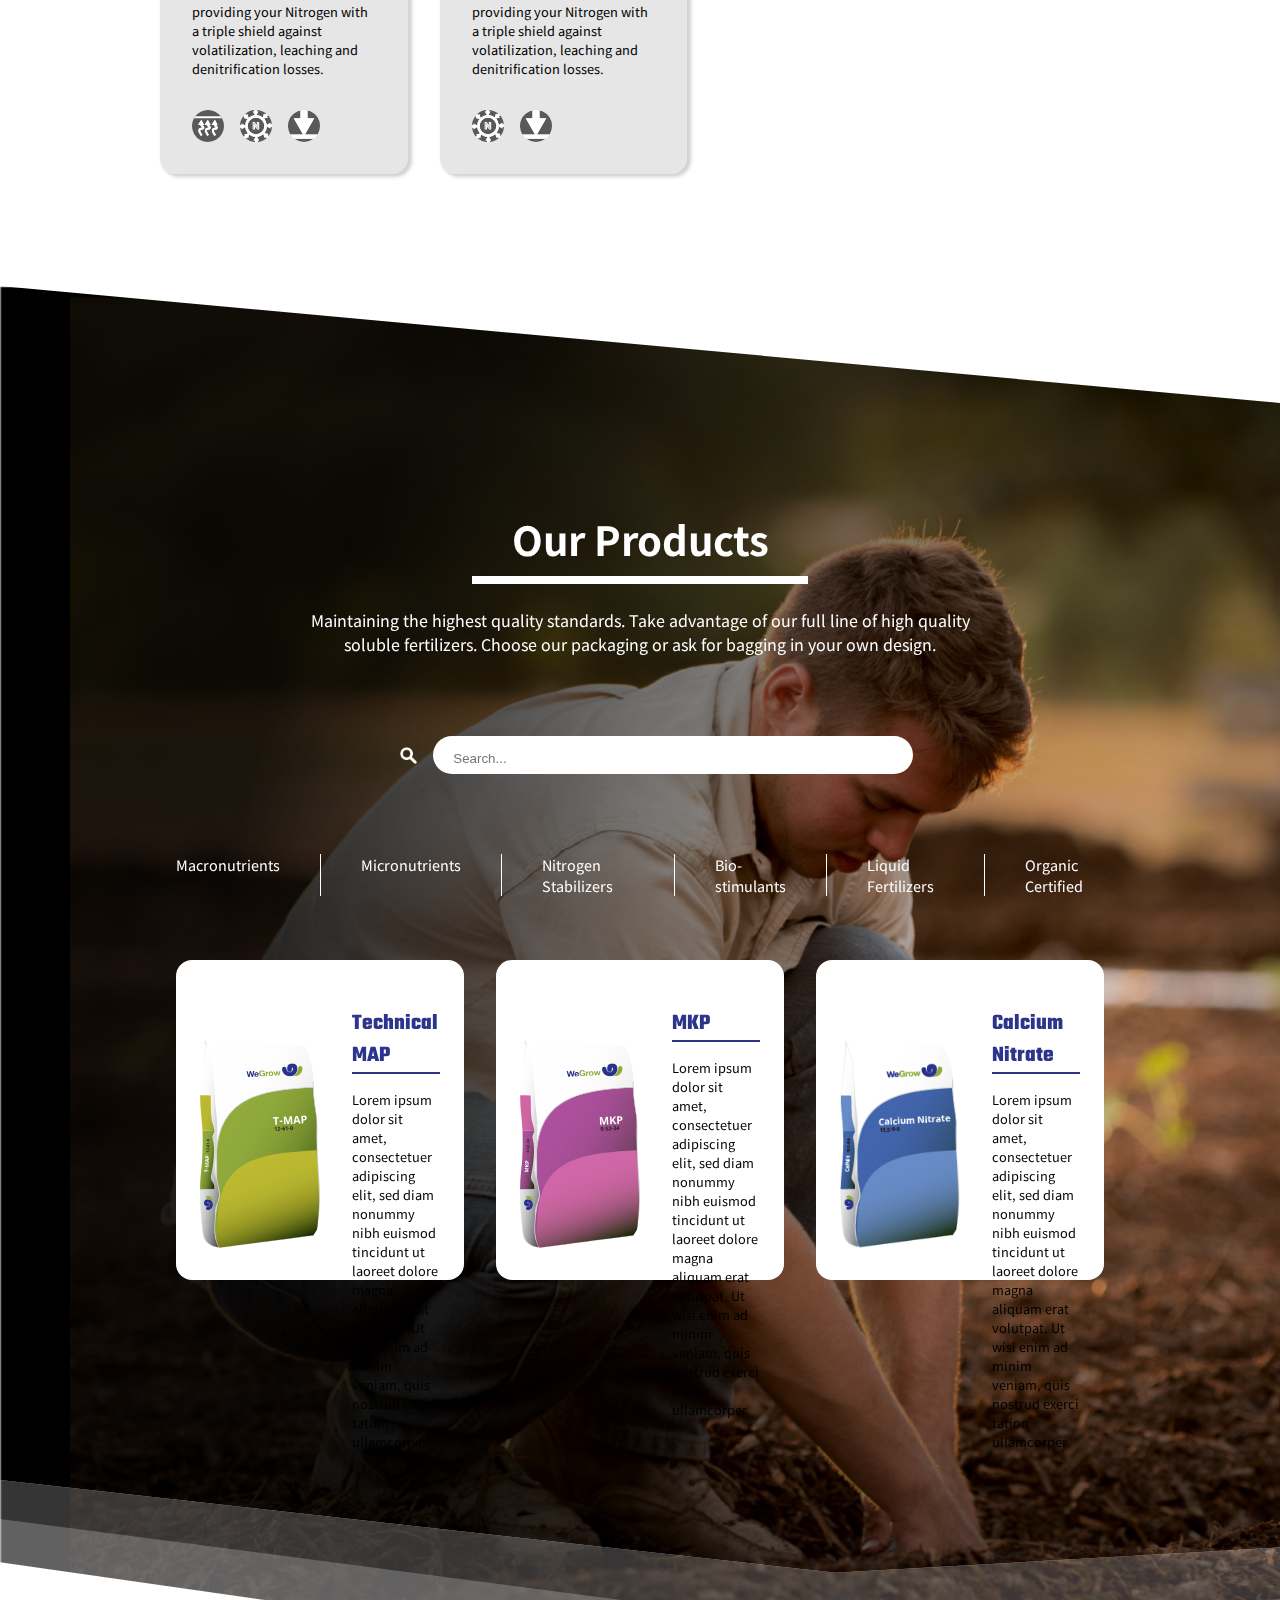
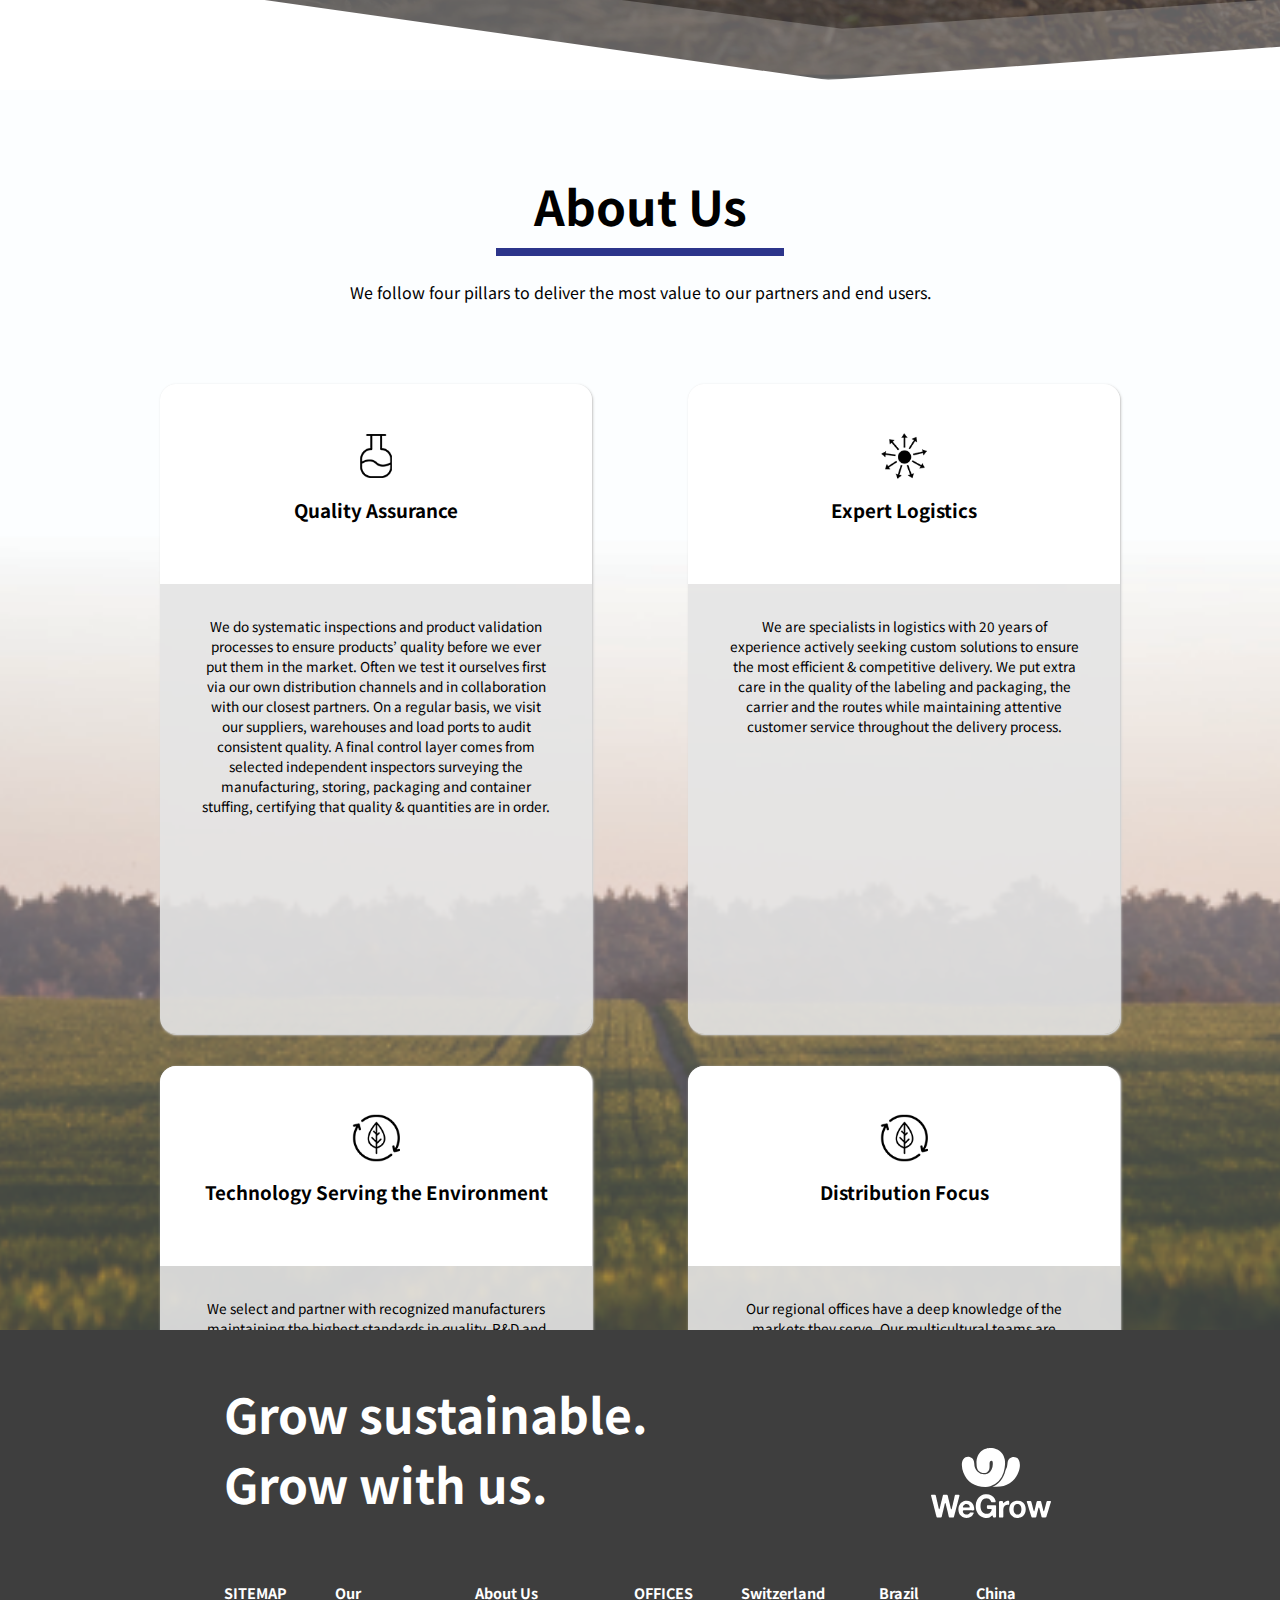
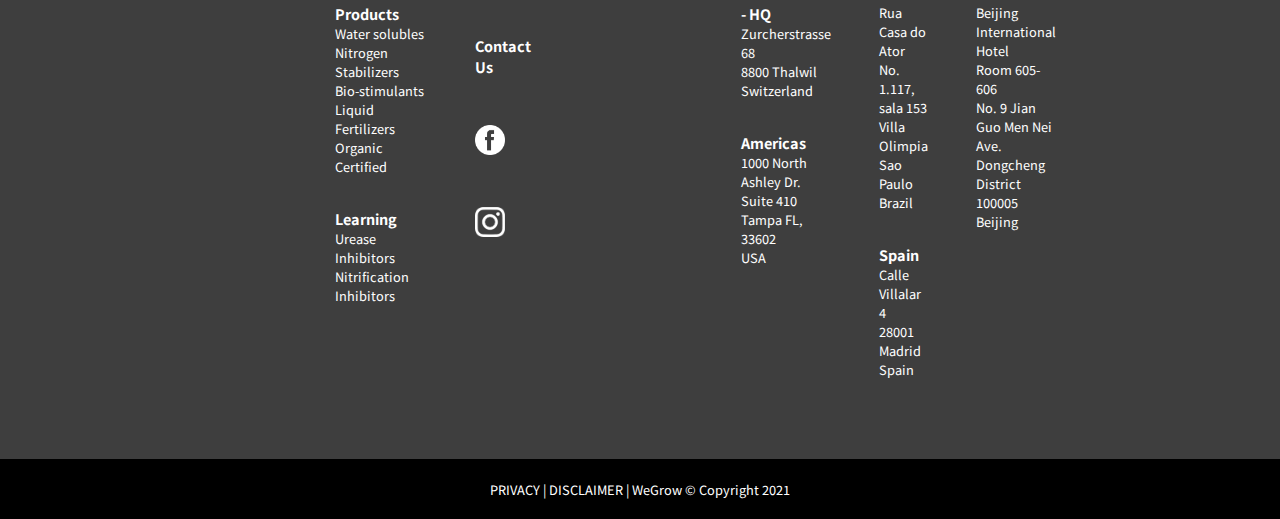
==== commit a1b58d64: "resp" ====
--- a/index.html
+++ b/index.html
@@ -206,9 +206,19 @@
                   placeholder="Search..."
                 />
               </div>
-            </div>
-            <div class="solublesproducts">
-              <div class="product movingbox">
+              <div class="productcategories">
+                <ul>
+                  <li>Macronutrients</li>
+                  <li>Micronutrients</li>
+                  <li>Nitrogen Stabilizers</li>
+                  <li>Bio-stimulants</li>
+                  <li>Liquid Fertilizers</li>
+                  <li>Organic Certified</li>
+                </ul>
+              </div>
+            </div>
+            <div class="solublesproducts movingbox">
+              <div class="product">
                 <img class="bag" src="../_images/tmap.svg" alt="" />
                 <div class="proddescription">
                   <h3>Technical MAP</h3>
@@ -220,7 +230,7 @@
                   </p>
                 </div>
               </div>
-              <div class="product movingbox">
+              <div class="product">
                 <img class="bag" src="../_images/mkp.svg" alt="" />
                 <div class="proddescription">
                   <h3>MKP</h3>
@@ -232,7 +242,7 @@
                   </p>
                 </div>
               </div>
-              <div class="product movingbox">
+              <div class="product">
                 <img class="bag" src="../_images/cands.png" alt="" />
                 <div class="proddescription">
                   <h3>Calcium Nitrate</h3>
@@ -244,7 +254,7 @@
                   </p>
                 </div>
               </div>
-              <div class="product movingbox">
+              <div class="product">
                 <img class="bag" src="../_images/tmap.svg" alt="" />
                 <div class="proddescription">
                   <h3>Technical MAP</h3>
@@ -256,7 +266,7 @@
                   </p>
                 </div>
               </div>
-              <div class="product movingbox">
+              <div class="product">
                 <img class="bag" src="../_images/mkp.svg" alt="" />
                 <div class="proddescription">
                   <h3>MKP</h3>
@@ -268,7 +278,7 @@
                   </p>
                 </div>
               </div>
-              <div class="product movingbox">
+              <div class="product">
                 <img class="bag" src="../_images/cands.png" alt="" />
                 <div class="proddescription">
                   <h3>Calcium Nitrate</h3>
@@ -295,12 +305,14 @@
           </div>
           <div class="serviceboxes">
             <div class="servicebox movingbox">
-              <img
-                class="serviceicon"
-                src="../_images/qualityassuranceicon.png"
-                alt=""
-              />
-              <h3>Quality Assurance</h3>
+              <div class="serviceboxhead">
+                <img
+                  class="serviceicon"
+                  src="../_images/qualityassuranceicon.png"
+                  alt=""
+                />
+                <h3>Quality Assurance</h3>
+              </div>
               <p>
                 We do systematic inspections and product validation processes to
                 ensure products’ quality before we ever put them in the market.
@@ -315,12 +327,14 @@
             </div>
 
             <div class="servicebox movingbox">
-              <img
-                class="serviceicon"
-                src="../_images/expertlogisticsicon.png"
-                alt=""
-              />
-              <h3>Expert Logistics</h3>
+              <div class="serviceboxhead">
+                <img
+                  class="serviceicon"
+                  src="../_images/expertlogisticsicon.png"
+                  alt=""
+                />
+                <h3>Expert Logistics</h3>
+              </div>
               <p>
                 We are specialists in logistics with 20 years of experience
                 actively seeking custom solutions to ensure the most efficient &
@@ -332,12 +346,14 @@
             </div>
 
             <div class="servicebox movingbox">
-              <img
-                class="serviceicon"
-                src="../_images/enviromentalicon.png"
-                alt=""
-              />
-              <h3>Technology Serving the Environment</h3>
+              <div class="serviceboxhead">
+                <img
+                  class="serviceicon"
+                  src="../_images/enviromentalicon.png"
+                  alt=""
+                />
+                <h3>Technology Serving the Environment</h3>
+              </div>
               <p>
                 We select and partner with recognized manufacturers maintaining
                 the highest standards in quality, R&D and environmentally
@@ -350,12 +366,14 @@
             </div>
 
             <div class="servicebox movingbox">
-              <img
-                class="serviceicon"
-                src="../_images/distributionicon.png"
-                alt=""
-              />
-              <h3>Distribution Focus</h3>
+              <div class="serviceboxhead">
+                <img
+                  class="serviceicon"
+                  src="../_images/distributionicon.png"
+                  alt=""
+                />
+                <h3>Distribution Focus</h3>
+              </div>
               <p>
                 Our regional offices have a deep knowledge of the markets they
                 serve. Our multicultural teams are composed of members native to
@@ -371,65 +389,96 @@
       </section>
       <section id="prefooter">
         <div class="prefootercontent">
-          <div class="pfoot1">
-            <h2>SITEMAP</h2>
-            <div class="pfoot11">
-              <h3>Our Products</h3>
-              <ul>
-                <li>Water solubles</li>
-                <li>Nitrogen Stabilizers</li>
-                <li>Bio-stimulants</li>
-                <li>Liquid Fertilizers</li>
-                <li>Organic Certified</li>
-              </ul>
-              <h3>Learning</h3>
-              <ul>
-                <li>Urease Inhibitors</li>
-                <li>Nitrification Inhibitors</li>
-              </ul>
-            </div>
-            <div>
-              <h3>About Us</h3>
-              <h3 class="footercontact">Contact Us</h3>
-              <img
-                class="ftmediaicon"
-                src="../_images/facebookicon.png"
-                alt=""
-              />
-              <img class="ftmediaicon" src="../_images/instaicon.png" alt="" />
-            </div>
-          </div>
-          <div class="pfoot2">
-            <h2>OFFICES</h2>
-            <div class="pfoot21">
-              <h3>WeGrow AG</h3>
-              <ul>
-                <li>Zurcherstrasse 68</li>
-                <li>8800 Thalwil</li>
-                <li>Switzerland</li>
-              </ul>
-              <h3>WeGrow LLC</h3>
-              <ul>
-                <li>1000 North Ashley Drive</li>
-                <li>Suite 410</li>
-                <li>Tampa FL, 33602</li>
-                <li>USA</li>
-              </ul>
-            </div>
-            <div class="pfoot22">
-              <h3>A.Q. WeGrow, S.L.</h3>
-              <ul>
-                <li>Calle Villalar 4,</li>
-                <li>28001 Madrid</li>
-                <li>Spain</li>
-              </ul>
-            </div>
-          </div>
-          <div class="pfoot3">
+          <div class="pfootlogoslogan">
+            <div class="slogan">
+              <h1>Grow sustainable.</h1>
+              <h1>Grow with us.</h1>
+            </div>
+            <img class="footer-logo" src="../_images/logowhite.svg" alt="" />
+          </div>
+          <div class="pfoottext">
+            <div class="pfoot1">
+              <h2>SITEMAP</h2>
+              <div class="pfoot11">
+                <h3>Our Products</h3>
+                <ul>
+                  <li>Water solubles</li>
+                  <li>Nitrogen Stabilizers</li>
+                  <li>Bio-stimulants</li>
+                  <li>Liquid Fertilizers</li>
+                  <li>Organic Certified</li>
+                </ul>
+                <h3>Learning</h3>
+                <ul>
+                  <li>Urease Inhibitors</li>
+                  <li>Nitrification Inhibitors</li>
+                </ul>
+              </div>
+              <div>
+                <h3>About Us</h3>
+                <h3 class="footercontact">Contact Us</h3>
+                <img
+                  class="ftmediaicon"
+                  src="../_images/facebookicon.png"
+                  alt=""
+                />
+                <img
+                  class="ftmediaicon"
+                  src="../_images/instaicon.png"
+                  alt=""
+                />
+              </div>
+            </div>
+            <div class="pfoot2">
+              <h2>OFFICES</h2>
+              <div class="pfoot21">
+                <h3>Switzerland - HQ</h3>
+                <ul>
+                  <li>Zurcherstrasse 68</li>
+                  <li>8800 Thalwil</li>
+                  <li>Switzerland</li>
+                </ul>
+                <h3>Americas</h3>
+                <ul>
+                  <li>1000 North Ashley Dr.</li>
+                  <li>Suite 410</li>
+                  <li>Tampa FL, 33602</li>
+                  <li>USA</li>
+                </ul>
+              </div>
+              <div class="pfoot22">
+                <h3>Brazil</h3>
+                <ul>
+                  <li>Rua Casa do Ator</li>
+                  <li>No. 1.117, sala 153</li>
+                  <li>Villa Olimpia</li>
+                  <li>Sao Paulo</li>
+                  <li>Brazil</li>
+                </ul>
+                <h3>Spain</h3>
+                <ul>
+                  <li>Calle Villalar 4</li>
+                  <li>28001 Madrid</li>
+                  <li>Spain</li>
+                </ul>
+              </div>
+              <div class="pfoot23">
+                <h3>China</h3>
+                <ul>
+                  <li>Beijing International Hotel</li>
+                  <li>Room 605-606</li>
+                  <li>No. 9 Jian Guo Men Nei Ave.</li>
+                  <li>Dongcheng District</li>
+                  <li>100005 Beijing</li>
+                </ul>
+              </div>
+            </div>
+          </div>
+          <!-- <div class="pfoot3">
             <img class="footer-logo" src="../_images/logowhite.svg" alt="" />
             <h1>Grow sustainable.</h1>
             <h1>Grow with us.</h1>
-          </div>
+          </div> -->
         </div>
       </section>
       <footer>
--- a/_css/styles.css
+++ b/_css/styles.css
@@ -80,7 +80,7 @@
 .nav-links li a {
   font-size: 1.2rem;
   text-decoration: none;
-  padding-left: 5rem;
+  padding-left: 8rem;
   color: rgb(125, 125, 125);
 }
 .nav-links li a:hover {
@@ -93,7 +93,7 @@
 .landingcontent {
   background: url("../_images/landing-100.jpg");
   width: 100vw;
-  max-height: 85vh;
+  /* max-height: 85vh; */
   position: relative;
   /* position: absolute;
   top: 2vh; */
@@ -124,12 +124,12 @@
   /* display: block; */
   display: flex;
   flex-direction: row;
-  min-height: 10vw;
+  min-height: 13vw;
   /* background-color: white; */
   width: 40%;
   transform: translate(0%, -70%);
   padding-top: 1rem;
-
+  /* min-height: 800px; */
   /* opacity: 0.8; */
 }
 .newstitle {
@@ -161,8 +161,9 @@
 .tagline-container {
   display: flex;
   flex-direction: column;
-  position: relative;
-  top: 13%;
+  position: absolute;
+  top: 15%;
+  /* transform: translate(-80%, 0); */
   height: 70%;
   width: 100%;
   padding: 0 2rem;
@@ -194,7 +195,7 @@
   color: white;
   width: 40%;
   border-radius: 2rem;
-  border: 0px solid var(--blue);
+  border: 0px solid white;
   font-size: 0.9rem;
   padding: 0.6rem 1rem;
   /* border: none; */
@@ -242,7 +243,9 @@
   /* background: url(../_images/productBoxBg.svg); */
   background-repeat: repeat-y;
   background-size: cover;
-  box-shadow: 3px 2px 10px lightgray, 3px 2px 5px lightgray;
+  box-shadow: 3px 2px 3px lightgray, 3px 2px 5px lightgray;
+  /* box-shadow: 1px 1px 3px lightgray, 1px 1px 1px lightgray; */
+
   margin-right: 2rem;
   margin-bottom: 2rem;
   padding: 4rem 2rem 2rem 2rem;
@@ -261,7 +264,7 @@
 }
 .inhibitors-prodbox:hover {
   background-color: rgba(228, 228, 228, 1);
-  box-shadow: 7px 7px 10px lightgray, 3px 2px 10px lightgray;
+  box-shadow: 4px 4px 5px lightgray, 4px 4px 7px lightgray;
   cursor: pointer;
 }
 .inhibitors-prodbox .icongroup {
@@ -349,6 +352,7 @@
   width: 100%;
   position: relative;
   overflow-x: hidden;
+  overflow-y: hidden;
 }
 .water {
   position: absolute;
@@ -364,17 +368,18 @@
   background-size: cover;
 
   width: 100%;
-  min-height: 120vh;
+
   padding-top: 5rem;
   position: relative;
   /* position: absolute;
   top: 2vh; */
   background-size: cover;
   -webkit-mask-image: url("../_images/solublesmask.svg");
-  -webkit-mask-size: 120%;
+  -webkit-mask-size: cover;
   -webkit-mask-repeat: no-repeat;
   mask-image: url("../_images/solublesmask.svg");
   z-index: 2;
+  min-height: 740px;
 }
 .solubles-contentwrap {
   font-family: "Noto Sans JP", sans-serif;
@@ -406,27 +411,51 @@
   display: flex;
   /* text-align: center; */
   justify-content: center;
-  padding-bottom: 5rem;
+  padding-bottom: 4rem;
   align-items: center;
 }
 .searchproductinput {
   width: 50%;
   line-height: 30px;
   margin-left: 1rem;
-  padding: 0.5rem 1.3rem;
+  padding: 0.5rem 1.3rem 0rem 1.3rem;
   border-radius: 1.3rem;
   border: none;
 }
+.productcategories ul {
+  color: white;
+  list-style: none;
+  display: flex;
+  justify-content: space-between;
+  font-size: 0.9rem;
+  padding: 1rem;
+  padding-bottom: 3rem;
+}
+.productcategories ul li {
+  padding: 0 2.5rem;
+  border-left: white 1px solid;
+}
+.productcategories ul li:first-child {
+  padding-left: 0;
+  border-left: none;
+}
+.productcategories ul li:last-child {
+  padding-right: 0;
+}
+
 .solublesproducts {
   display: flex;
   flex-direction: row;
   overflow-y: hidden;
 }
+.solublesproducts::-webkit-scrollbar {
+  display: none;
+}
 .product {
   background-color: white;
   display: flex;
   flex-direction: row;
-  flex-basis: 30%;
+  /* flex-basis: 30%; */
   min-width: 30%;
   /* padding: 1rem; */
   margin-right: 2rem;
@@ -434,7 +463,16 @@
   /* box-shadow: 5px 5px 1dav0px black; */
   padding: 3rem 1.5rem 1.5rem 1.5rem;
   border-radius: 1rem;
-  min-height: 380px;
+  height: 320px;
+  margin: 1rem;
+  margin-bottom: 25rem;
+  transition: transform 0.2s ease;
+}
+.product:hover {
+  cursor: pointer;
+  transform: scale(1.05);
+  /* background-color: gray; */
+  /* transition: linear; */
 }
 .product h3 {
   font-size: 1.4rem;
@@ -470,16 +508,19 @@
   margin: auto;
 }
 .services-tagline {
-  width: 50%;
-  margin: auto;
+  /* width: 50%;
+  margin: auto; */
   text-align: center;
   font-family: "Noto Sans JP", sans-serif;
 }
 .services-tagline h2 {
   font-size: 3rem;
   padding-bottom: 0.5rem;
+
+  border-bottom: var(--blue) solid 8px;
+  width: 30%;
+  margin: auto;
   margin-bottom: 1.5rem;
-  border-bottom: var(--blue) solid 8px;
 }
 .serviceboxes {
   padding-top: 5rem;
@@ -495,28 +536,42 @@
   flex-direction: column;
   align-items: center;
   max-width: 23%;
-  padding: 2rem;
+  /* padding: 2rem; */
   box-shadow: 1px 1px 3px lightgray, 1px 1px 1px lightgray;
   /* margin-right: 2rem; */
   margin-bottom: 2rem;
-  padding: 4rem 3rem 3rem 3rem;
+  /* padding: 4rem 3rem 3rem 3rem; */
   border-radius: 1rem;
   font-family: "Noto Sans JP", sans-serif;
+  min-height: 650px;
 }
 .servicebox h3 {
   padding-bottom: 1rem;
   text-align: center;
-  border-bottom: var(--blue) solid 1px;
-  margin-bottom: 1rem;
+  /* border-bottom: var(--blue) solid 1px; */
+  /* margin-bottom: 1rem; */
 }
 .servicebox p {
   font-size: 0.85rem;
   text-align: center;
+  padding: 2rem 2.5rem;
 }
 .serviceicon {
   width: 3rem;
   margin-bottom: 1rem;
 }
+.serviceboxhead {
+  background-color: white;
+  width: 100%;
+  padding-top: 3rem;
+  display: flex;
+  flex-direction: column;
+  align-items: center;
+  border-top-left-radius: 1rem;
+  border-top-right-radius: 1rem;
+  min-height: 200px;
+  /* padding-bottom: 0; */
+}
 #prefooter {
   width: 100%;
   margin: auto;
@@ -530,7 +585,13 @@
   min-height: 400px;
   font-family: "Noto Sans JP", sans-serif;
   font-size: 0.8rem;
-  padding-top: 5rem;
+  padding-top: 3rem;
+  display: flex;
+  flex-direction: column;
+  justify-content: space-between;
+  padding-bottom: 3rem;
+}
+.pfoottext {
   display: flex;
   flex-direction: row;
   justify-content: space-between;
@@ -558,15 +619,37 @@
 .footercontact {
   padding-top: 2rem;
 }
+.pfootlogoslogan {
+  font-family: "Noto Sans JP", sans-serif;
+  display: flex;
+  flex-direction: row;
+  justify-content: space-between;
+  align-items: flex-end;
+  padding-bottom: 4rem;
+}
+.pfootlogoslogan .slogan {
+  font-size: 1.5rem;
+  text-align: left;
+}
 .pfoot1,
 .pfoot2 {
   display: flex;
 }
+.pfoot2 {
+  width: 63%;
+}
 .pfoot1 div,
-.pfoot1 h2,
+.pfoot1 h2 {
+  margin-right: 3rem;
+}
 .pfoot2 div,
 .pfoot2 h2 {
-  margin-right: 3rem;
+  margin-left: 3rem;
+}
+.pfoot21,
+.pfoot22,
+.pfoot23 {
+  width: 32%;
 }
 .ftmediaicon {
   margin-top: 3rem;
@@ -576,14 +659,14 @@
 .footer-logo {
   width: 130px;
   height: 70px;
-  margin-bottom: 3rem;
-}
-.pfoot3 {
+  /* margin-bottom: 3rem; */
+}
+/* .pfoot3 {
   text-align: right;
 }
 .pfoot3 h1 {
   font-size: 2rem;
-}
+} */
 footer {
   background-color: black;
   width: 100%;
@@ -616,7 +699,9 @@
   .landing-tagline {
     width: 45%;
   }
-  .landing-header {
+  .landing-header,
+  .inhibitors-tagline h2,
+  .solubles-tagline h2 {
     font-size: 2.8rem;
   }
   .inhibitors-prodbox {
@@ -626,7 +711,20 @@
     width: 50%;
   }
   .landing-news {
-    min-height: 12vw;
+    min-height: 13vw;
+  }
+  .services-tagline {
+    width: 100%;
+  }
+  .pfoot3 h1 {
+    font-size: 1.8rem;
+  }
+  #services {
+    min-height: 1250px;
+    margin: auto;
+  }
+  .servicebox {
+    min-width: 45%;
   }
 }
 
@@ -642,8 +740,22 @@
   .landing-tagline {
     width: 53%;
   }
-  .landing-header {
+  .landing-header,
+  .inhibitors-tagline h2,
+  .solubles-tagline h2 {
     font-size: 2.5rem;
+  }
+  .landing-contentwrap,
+  .inhibitors-contentwrap,
+  .solubles-contentwrap,
+  .servicescontent {
+    width: 75%;
+  }
+  .solubles-tagline h2 {
+    width: 35%;
+  }
+  .solubles-tagline p {
+    width: 70%;
   }
 }
 
@@ -657,7 +769,7 @@
   .landing-news {
     display: flex;
     flex-direction: column;
-    min-height: 100vh;
+    min-height: 800px;
     transform: translate(0%, 10%);
     min-width: 40%;
   }
@@ -670,15 +782,23 @@
     background-repeat: no-repeat;
     background-size: contain;
   }
+  /* .landingcontent, */
+  .landing-tagline,
+  .landing-news {
+    min-height: 1100px;
+  }
+  .landing-contentwrap,
+  .inhibitors-contentwrap,
+  .solubles-contentwrap,
+  .servicescontent {
+    width: 85%;
+  }
 }
 
 @media only screen and (max-width: 1000px) {
   .landing-tagline {
     width: 62%;
   }
-  .landing-contentwrap {
-    width: 75%;
-  }
 }
 @media only screen and (max-width: 800px) {
   .landing-header {
@@ -693,6 +813,7 @@
   .tagline-container button {
     width: 60%;
   }
+
   /* .landing-header {
     font-size: 2rem;
   } */
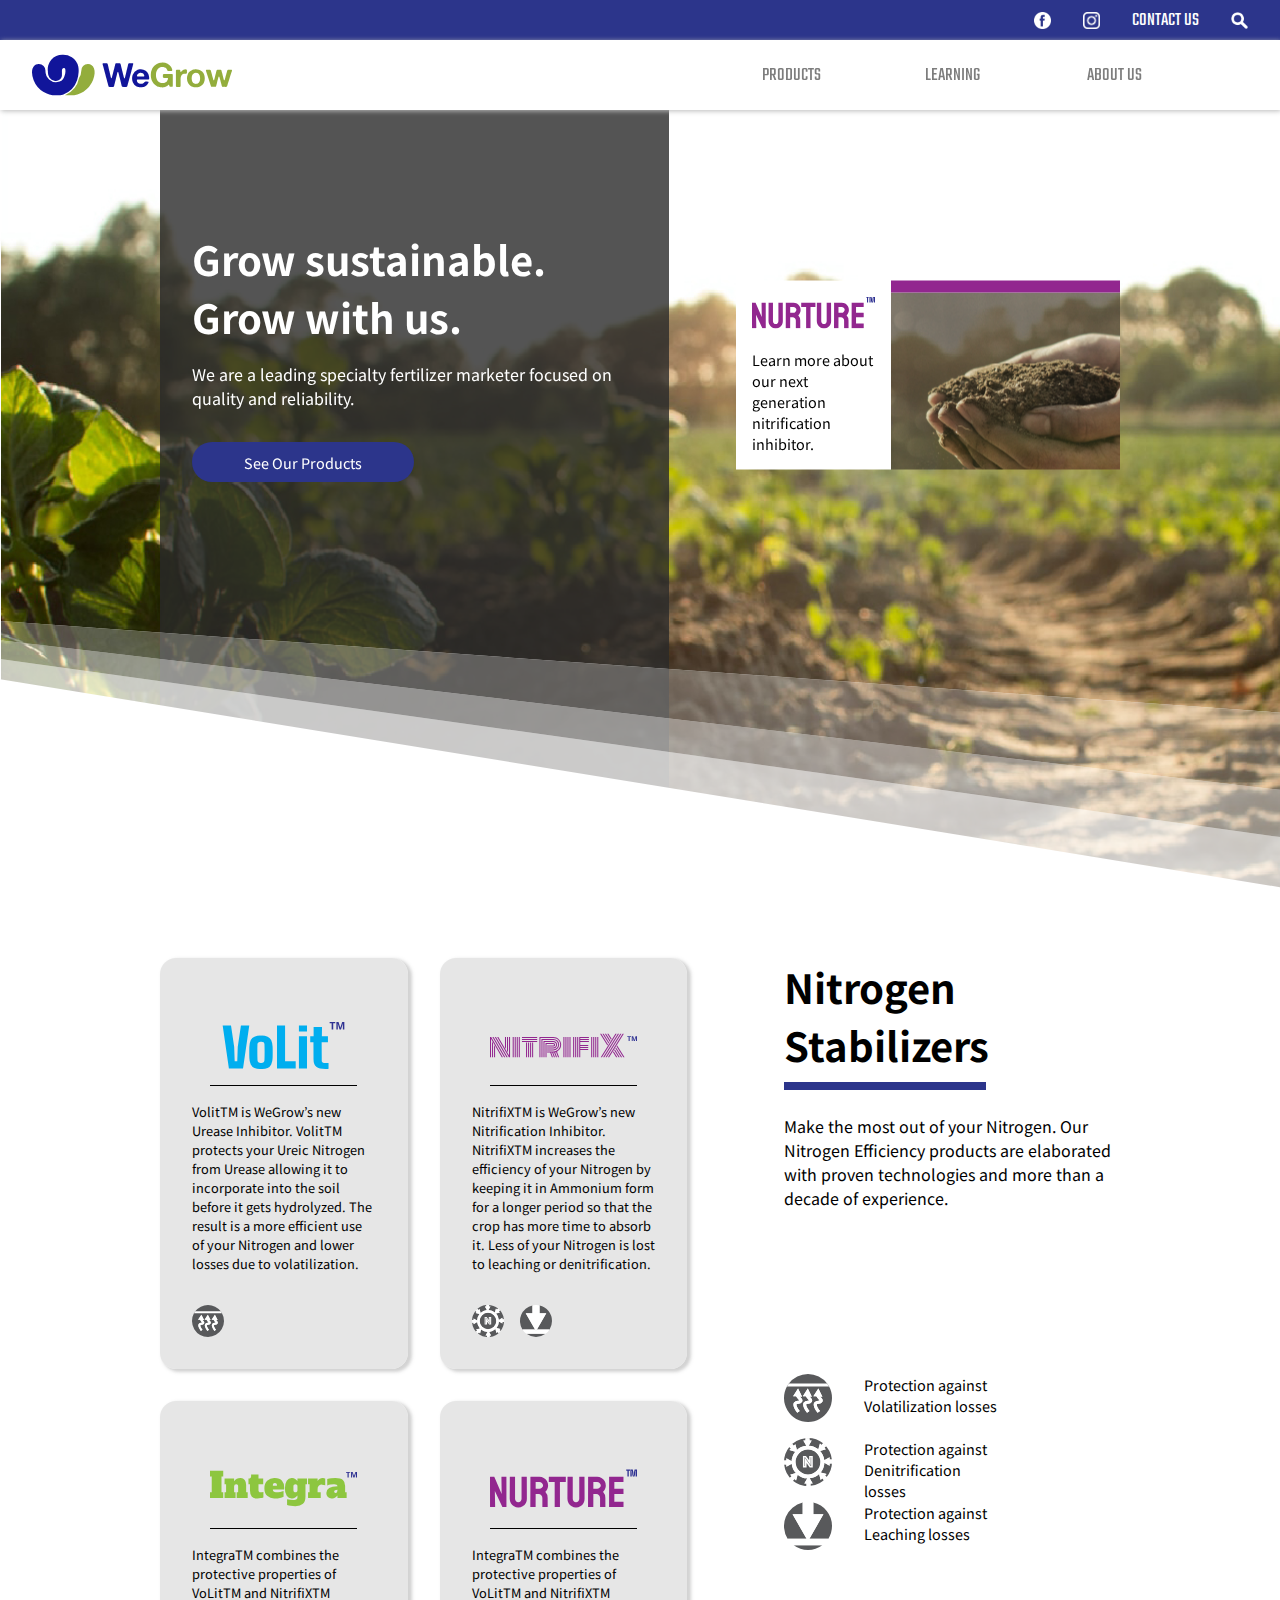
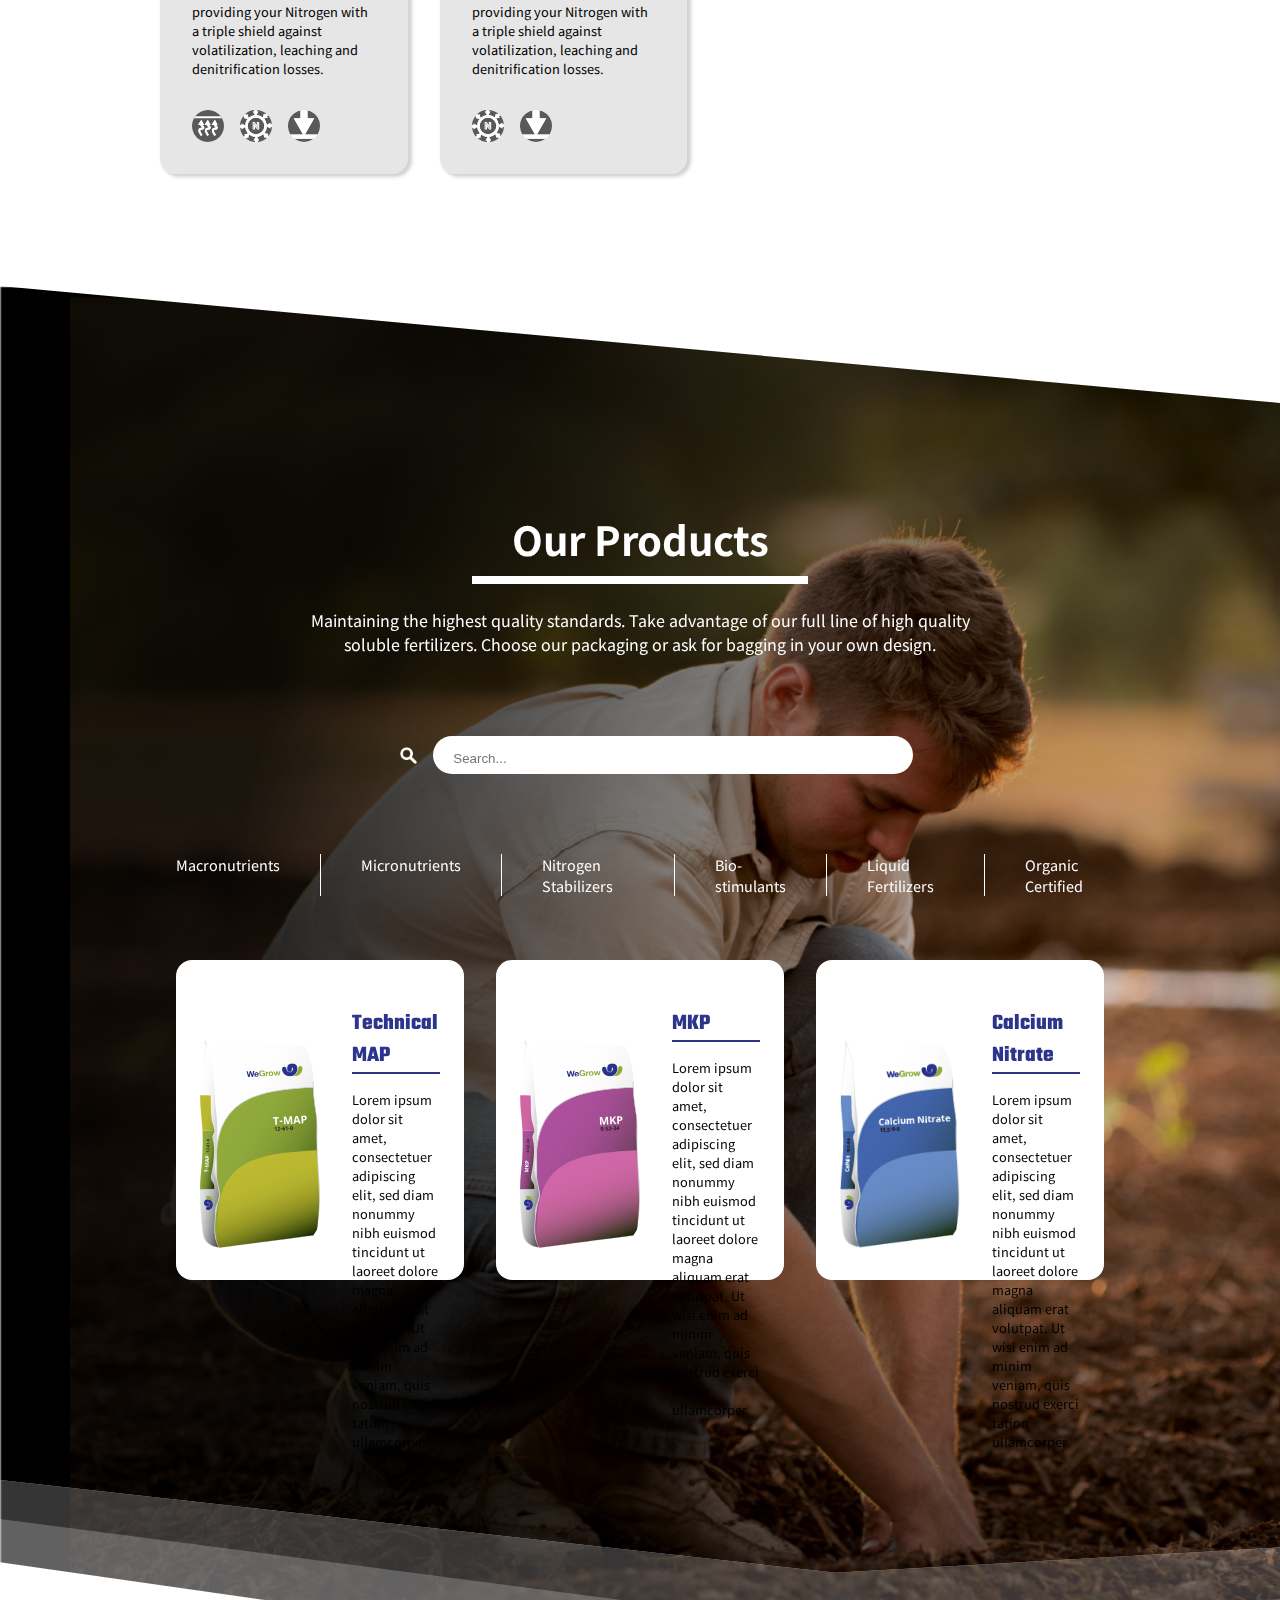
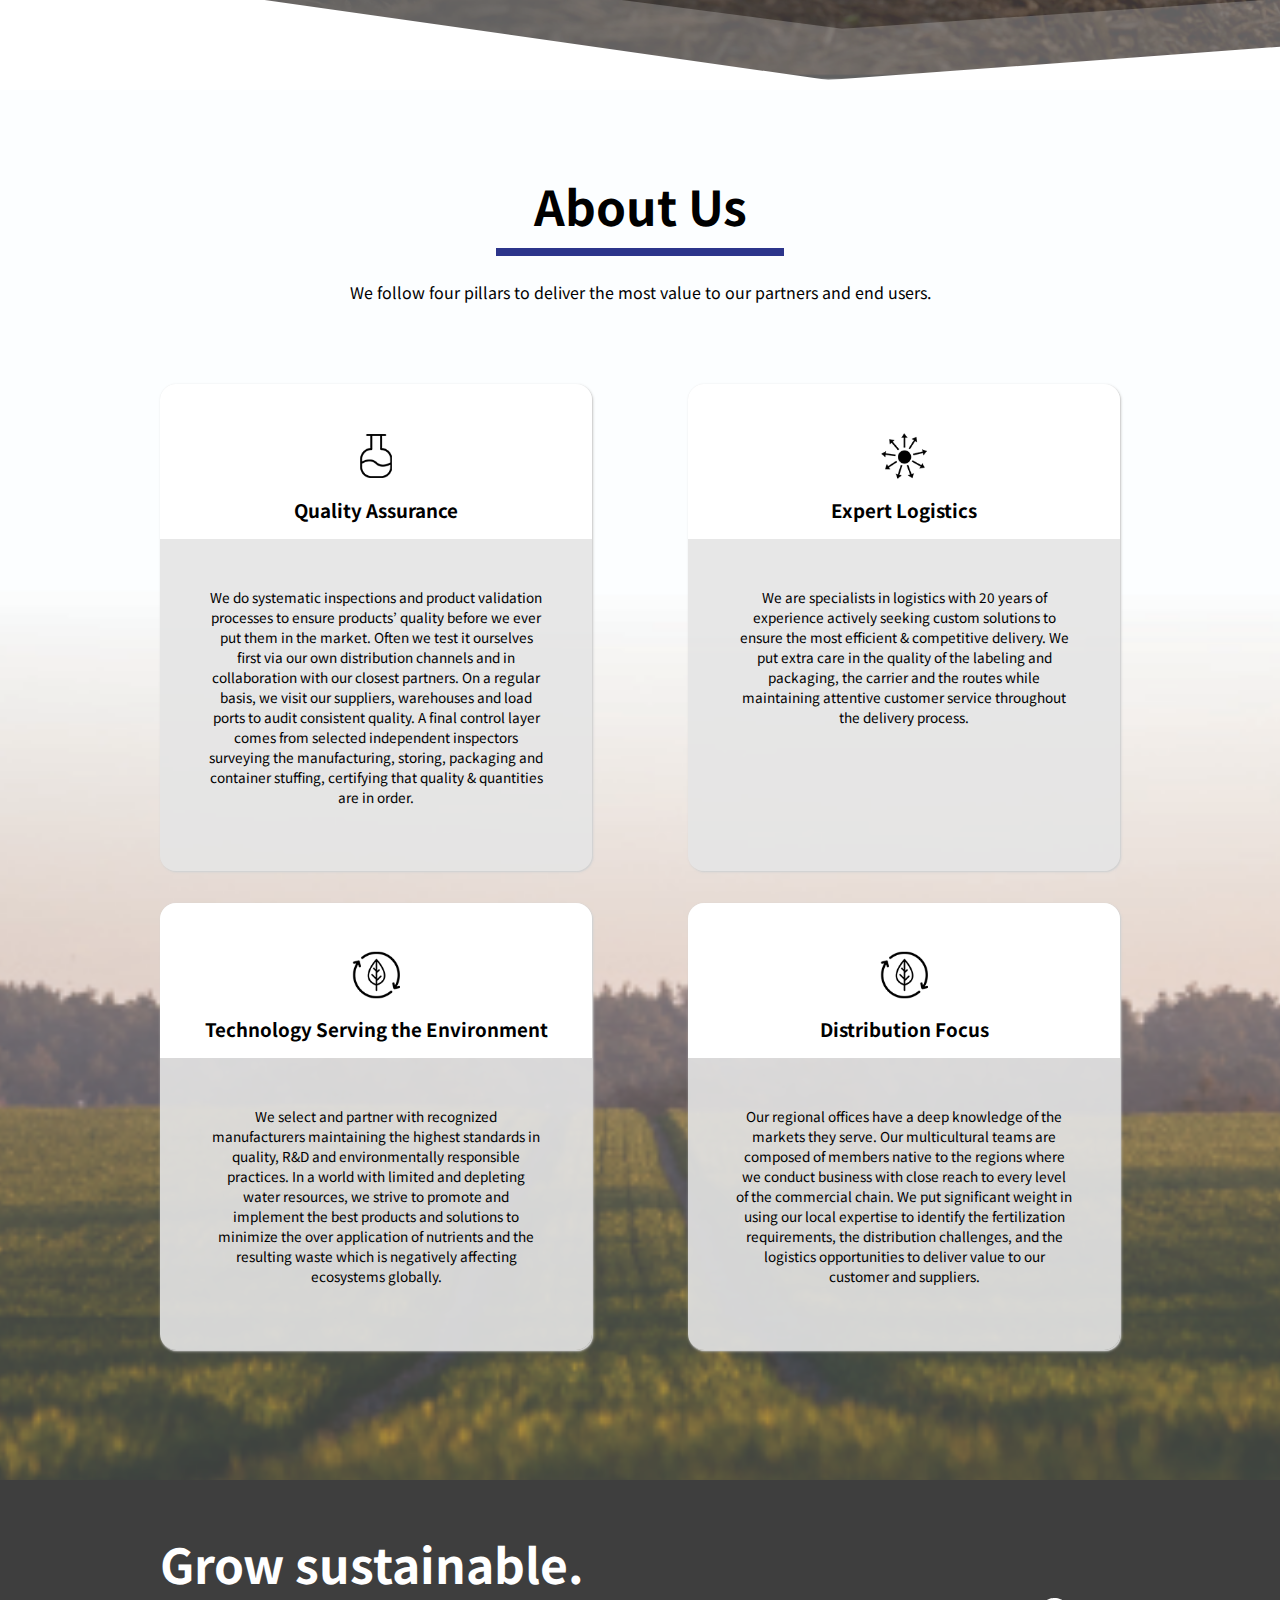
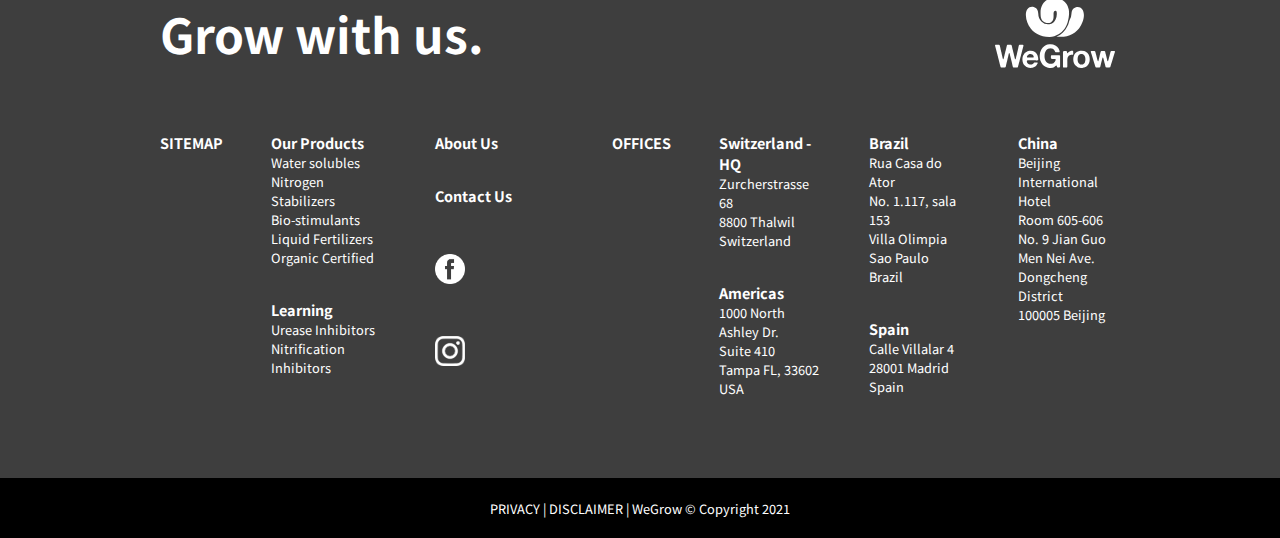
==== commit 344a5b5c: "navigation bar" ====
--- a/index.html
+++ b/index.html
@@ -27,9 +27,32 @@
           <img id="logo" src="./_images/logo-flat.svg" alt="" />
           <ul class="nav-links">
             <!-- <li><a href="#home" id="homelink">HOME</a></li> -->
-            <li><a href="#aboutUs">PRODUCTS</a></li>
-            <li><a href="#news">LEARNING</a></li>
-            <li><a href="#products">ABOUT US</a></li>
+            <li>
+              <a href="#products">PRODUCTS</a>
+              <ul id="dropdown">
+                <li>Macronutrients</li>
+                <li>Micronutrients</li>
+                <li>Nitrogen Stabilizers</li>
+                <li>Bio-stimulants</li>
+                <li>Liquid Fertilizers</li>
+                <li>Organic Certified</li>
+              </ul>
+            </li>
+            <li>
+              <a href="#learning">LEARNING</a>
+              <ul id="dropdown2">
+                <li>Urease Inhibitors</li>
+                <li>Nitrification Inhibitors</li>
+              </ul>
+            </li>
+            <li>
+              <a href="#aboutus">ABOUT US</a>
+              <ul id="dropdown3">
+                <li>Our History</li>
+                <li>Our Vision</li>
+                <li>Our Team</li>
+              </ul>
+            </li>
             <!-- <li><a href="#learning">CONTACT US</a></li> -->
             <!-- <li><a href="#contactUs">CONTACT US</a></li> -->
           </ul>
@@ -515,16 +538,23 @@
         // document.getElementById("navbar").style.padding = "10px 0px 0px 0px";
         document.getElementById("logo").style.width = "130px";
         document.getElementById("logo").style.height = "50px";
-        document.getElementById("navbar").style.borderBottom =
-          "1px dashed lightgray";
+        document.getElementById("dropdown").style.top = "50px";
+        document.getElementById("dropdown2").style.top = "50px";
+        document.getElementById("dropdown3").style.top = "50px";
+        // document.getElementById("navbar").style.borderBottom =
+        //   "1px dashed lightgray";
       } else {
         // document.getElementById("#navbar").style.padding = "0px";
         // document.getElementById("navbar").style.padding = "40px";
-        document.getElementById("logo").style.width = "130px";
+        // document.getElementById("logo").style.width = "130px";
         document.getElementById("logo").style.height = "70px";
         document.getElementById("logo").style.width = "200px";
         document.getElementById("logo").style.height = "70px";
-        document.getElementById("navbar").style.borderBottom = "none";
+        document.getElementById("dropdown").style.top = "72px";
+        document.getElementById("dropdown2").style.top = "72px";
+        document.getElementById("dropdown3").style.top = "72px";
+
+        // document.getElementById("navbar").style.borderBottom = "none";
       }
     }
   </script>
--- a/_css/styles.css
+++ b/_css/styles.css
@@ -57,7 +57,7 @@
   font-family: "Teko", sans-serif;
   justify-content: center;
   box-shadow: 1px 1px 5px rgb(186, 186, 186);
-  overflow-x: hidden;
+  /* overflow-x: hidden; */
 }
 .navcontent-wrap {
   justify-content: space-between;
@@ -76,16 +76,82 @@
 .nav-links {
   display: flex;
   list-style: none;
+  width: 40%;
+  height: 100%;
+  justify-content: space-between;
+}
+.nav-links ul {
+  display: flex;
+  flex-direction: row;
+  align-items: center;
+}
+.nav-links li {
+  display: flex;
+  position: relative;
+  align-items: center;
+  width: 33%;
+  /* padding-left: 0.7rem; */
+  /* flex-flow: row-reverse; */
+  /* align-items: center; */
 }
 .nav-links li a {
+  display: flex;
+  align-items: center;
+  /* display: block; */
   font-size: 1.2rem;
   text-decoration: none;
-  padding-left: 8rem;
+  /* min-height: 100%; */
+  /* min-height: 70px; */
+  /* padding-left: 8rem; */
+  /* align-items: center; */
   color: rgb(125, 125, 125);
 }
-.nav-links li a:hover {
+/* .nav-links li a:hover {
   color: black;
-}
+} */
+.nav-links #dropdown,
+.nav-links #dropdown2,
+.nav-links #dropdown3 {
+  display: none;
+  position: absolute;
+  flex-flow: row;
+  width: 200px;
+  top: 72px;
+  left: -7px;
+  z-index: 30;
+  overflow-y: visible;
+  background-color: rgba(228, 228, 228, 1);
+}
+.nav-links li:hover #dropdown,
+.nav-links li:hover #dropdown2,
+.nav-links li:hover #dropdown3 {
+  display: block;
+}
+#dropdown,
+#dropdown2,
+#dropdown3 {
+  transition: 0.5s;
+}
+#dropdown li,
+#dropdown2 li,
+#dropdown3 li {
+  padding: 0.7rem;
+  font-size: 1.2rem;
+  color: rgb(125, 125, 125);
+  width: 100%;
+}
+
+#dropdown li:hover,
+#dropdown2 li:hover,
+#dropdown3 li:hover {
+  background-color: var(--green);
+  background-color: white;
+  color: var(--green);
+  border: solid 1px rgba(228, 228, 228, 1);
+  border-bottom: solid 1px rgba(228, 228, 228, 1);
+  cursor: pointer;
+}
+
 .landing {
   width: 100%;
   min-height: 100%;
@@ -720,11 +786,20 @@
     font-size: 1.8rem;
   }
   #services {
-    min-height: 1250px;
+    min-height: 1300px;
     margin: auto;
+  }
+  .serviceboxhead {
+    min-height: 100px;
   }
   .servicebox {
     min-width: 45%;
+    min-height: 45%;
+
+    padding-bottom: 1rem;
+  }
+  .servicebox p {
+    padding: 3rem 3rem;
   }
 }
 
@@ -748,7 +823,8 @@
   .landing-contentwrap,
   .inhibitors-contentwrap,
   .solubles-contentwrap,
-  .servicescontent {
+  .servicescontent,
+  .prefootercontent {
     width: 75%;
   }
   .solubles-tagline h2 {
@@ -756,6 +832,10 @@
   }
   .solubles-tagline p {
     width: 70%;
+  }
+  #services {
+    min-height: 1400px;
+    margin: auto;
   }
 }
 
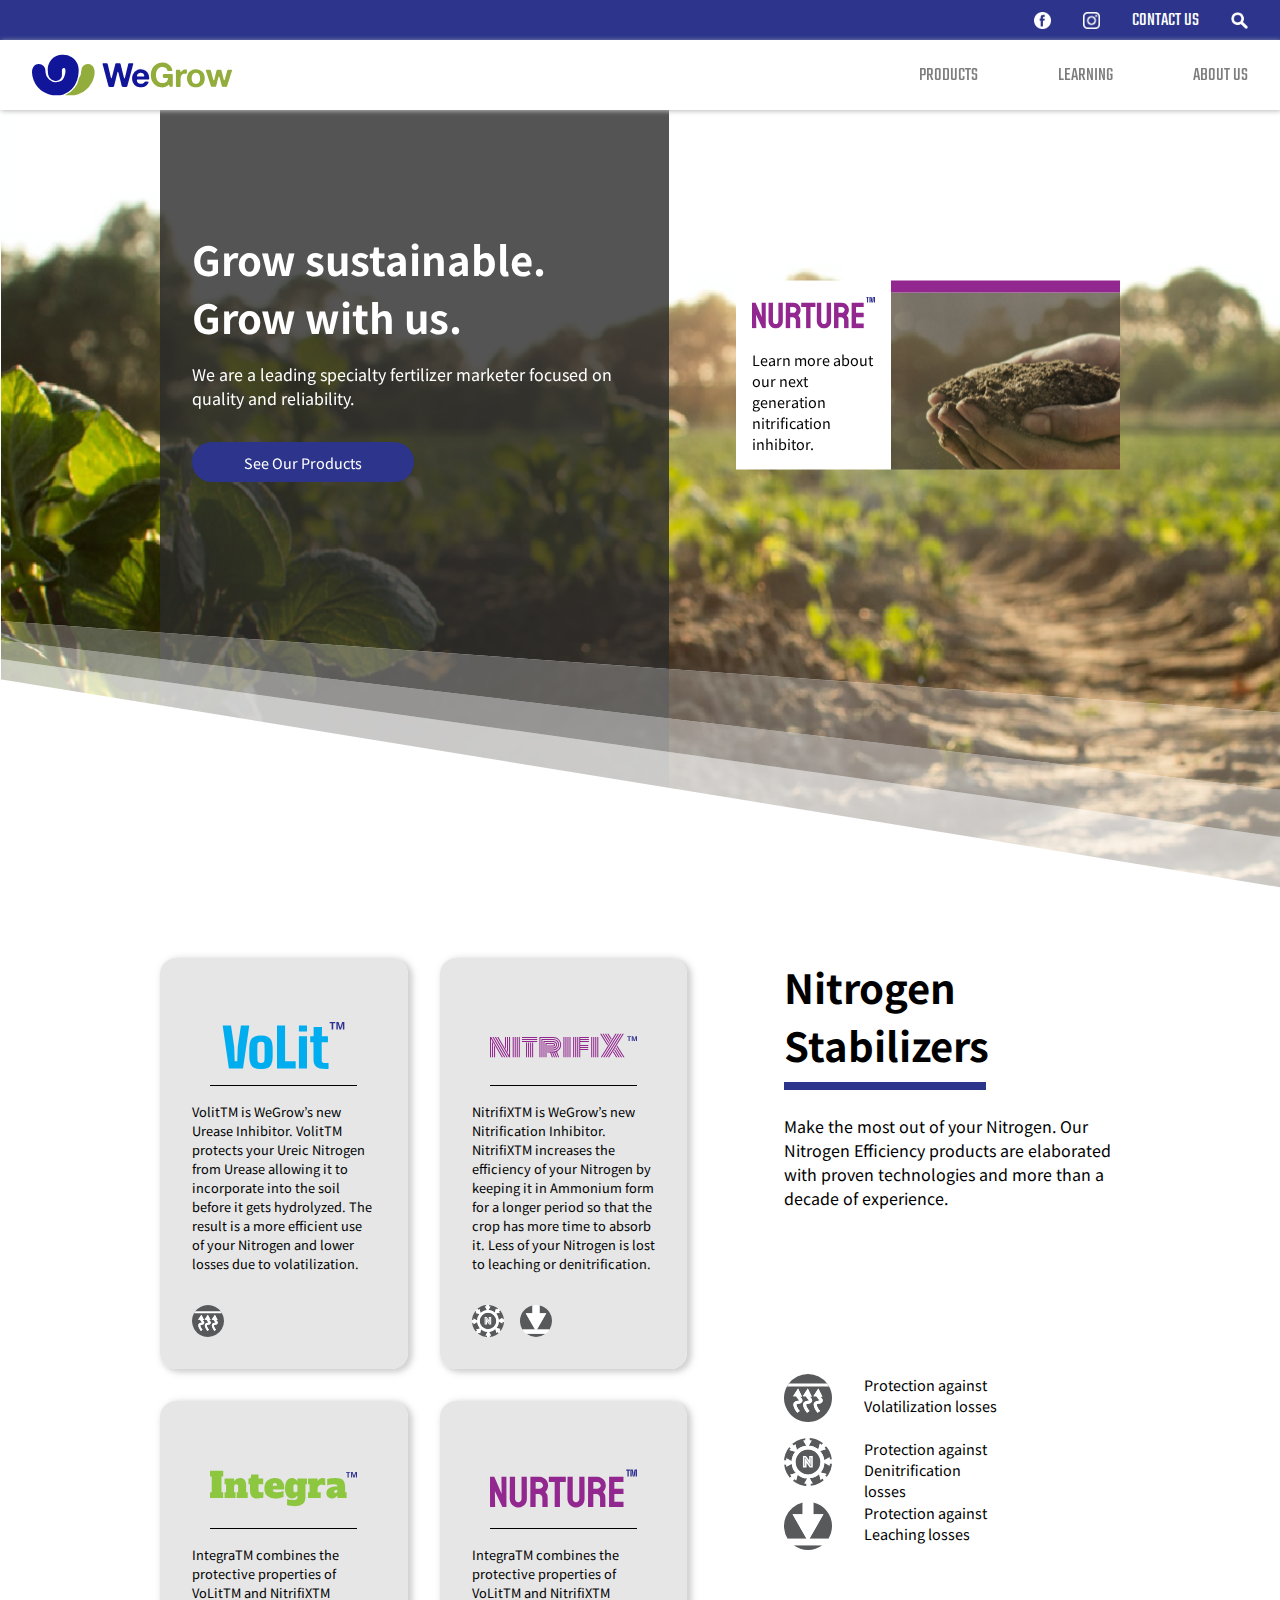
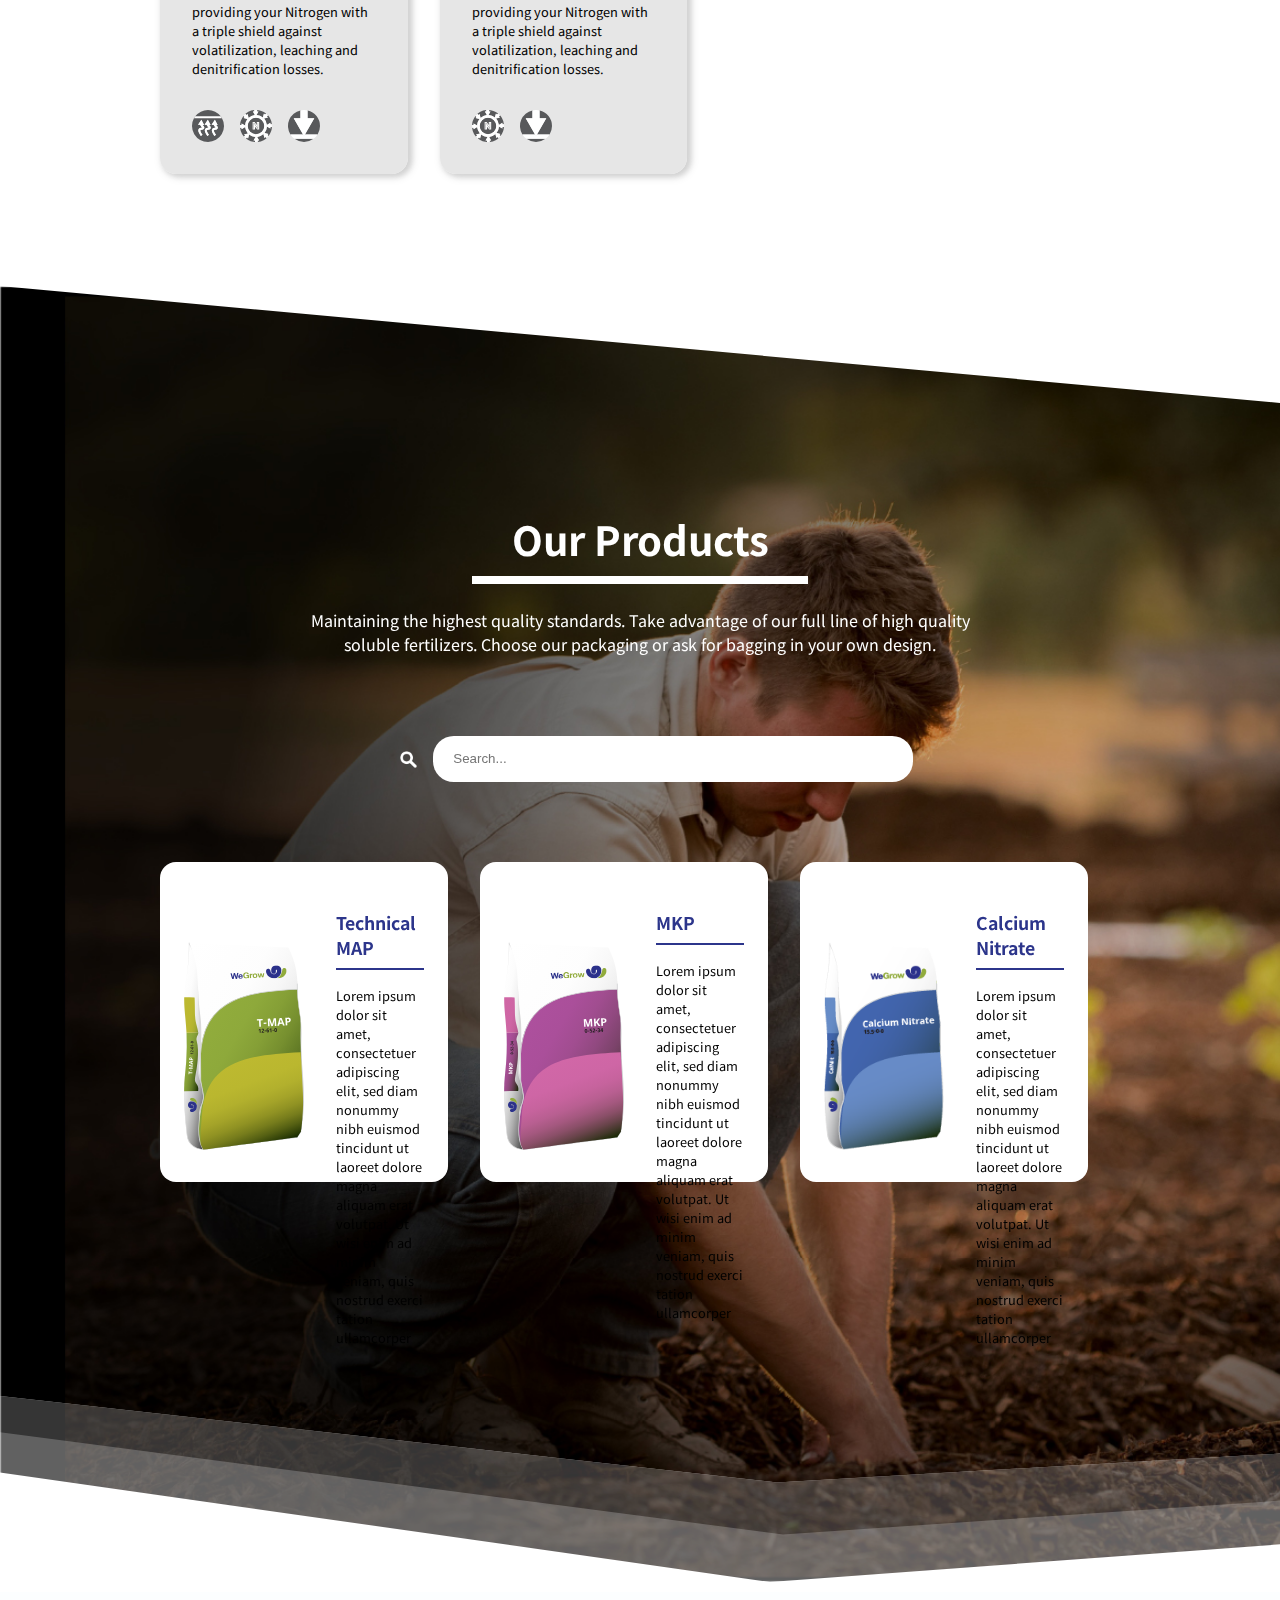
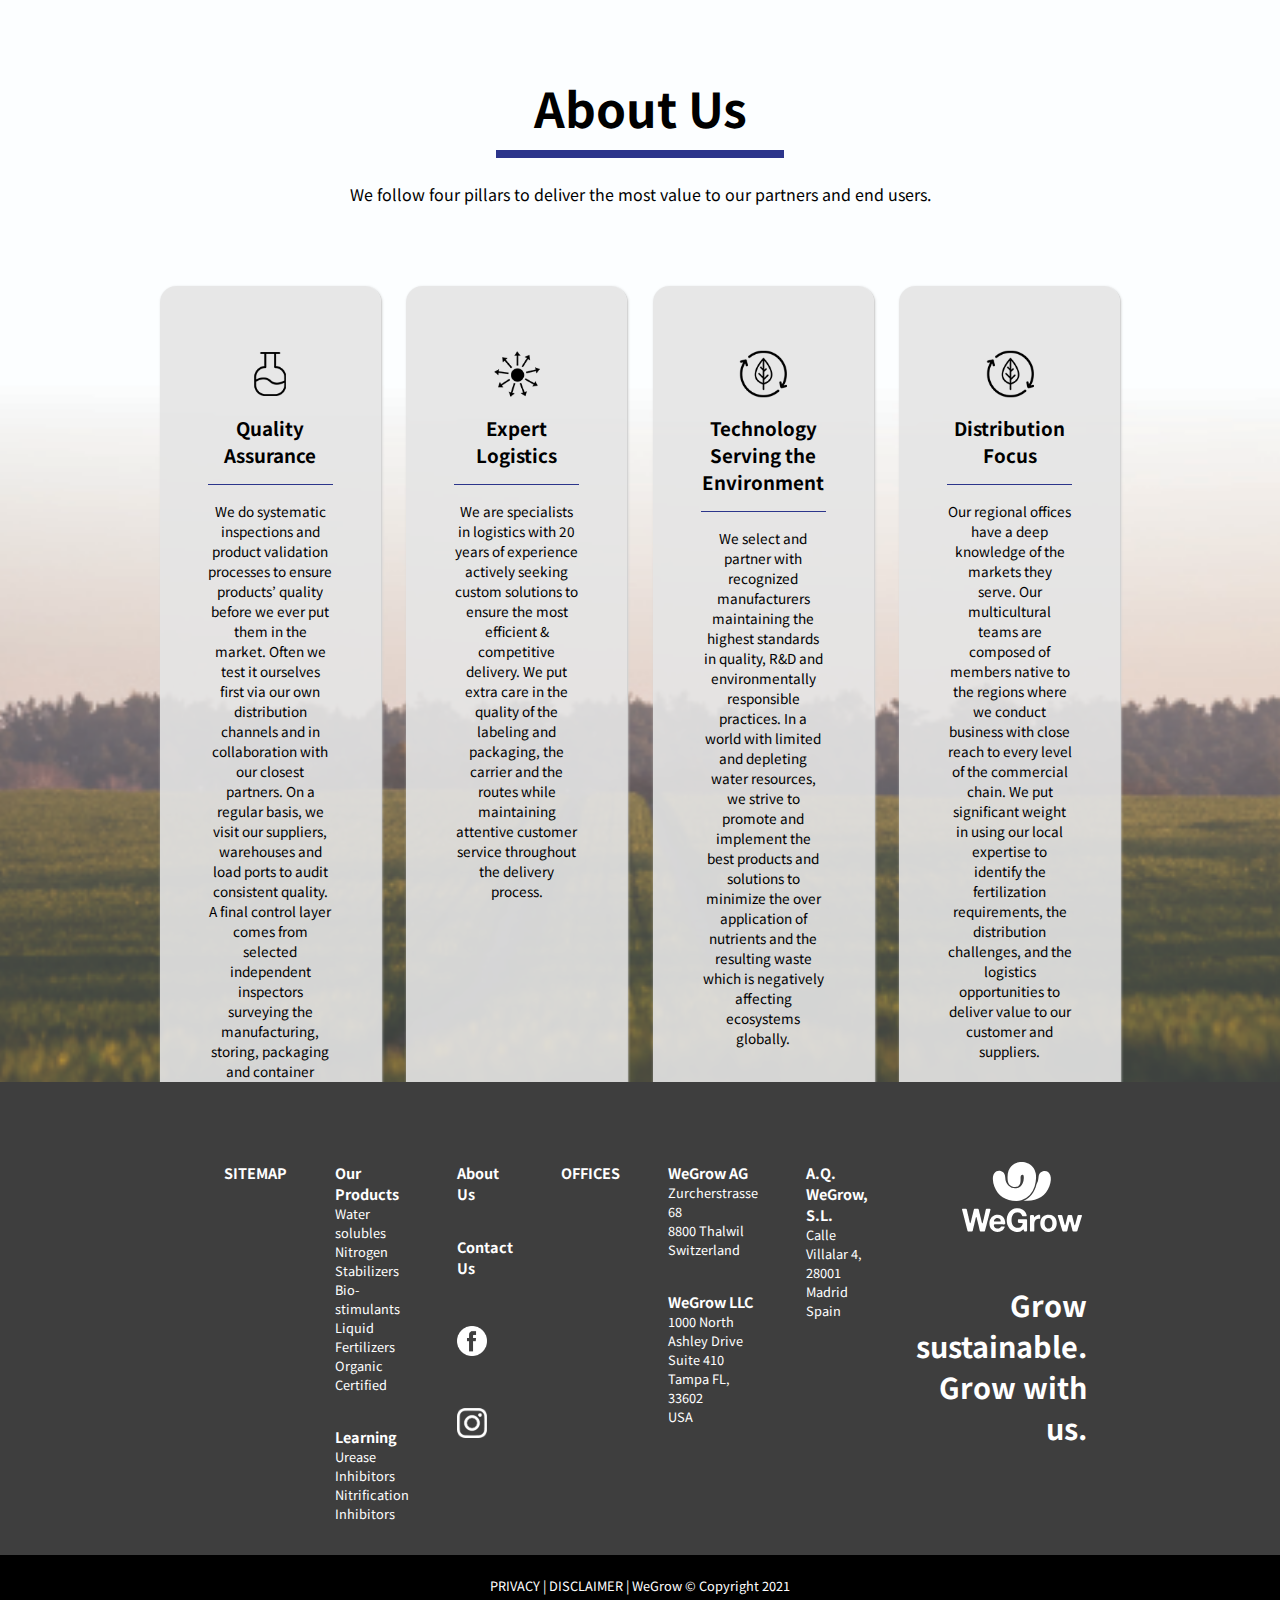
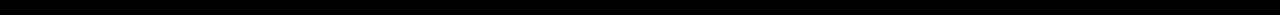
==== commit 08908e9a: "discard" ====
--- a/index.html
+++ b/index.html
@@ -27,32 +27,9 @@
           <img id="logo" src="./_images/logo-flat.svg" alt="" />
           <ul class="nav-links">
             <!-- <li><a href="#home" id="homelink">HOME</a></li> -->
-            <li>
-              <a href="#products">PRODUCTS</a>
-              <ul id="dropdown">
-                <li>Macronutrients</li>
-                <li>Micronutrients</li>
-                <li>Nitrogen Stabilizers</li>
-                <li>Bio-stimulants</li>
-                <li>Liquid Fertilizers</li>
-                <li>Organic Certified</li>
-              </ul>
-            </li>
-            <li>
-              <a href="#learning">LEARNING</a>
-              <ul id="dropdown2">
-                <li>Urease Inhibitors</li>
-                <li>Nitrification Inhibitors</li>
-              </ul>
-            </li>
-            <li>
-              <a href="#aboutus">ABOUT US</a>
-              <ul id="dropdown3">
-                <li>Our History</li>
-                <li>Our Vision</li>
-                <li>Our Team</li>
-              </ul>
-            </li>
+            <li><a href="#aboutUs">PRODUCTS</a></li>
+            <li><a href="#news">LEARNING</a></li>
+            <li><a href="#products">ABOUT US</a></li>
             <!-- <li><a href="#learning">CONTACT US</a></li> -->
             <!-- <li><a href="#contactUs">CONTACT US</a></li> -->
           </ul>
@@ -221,6 +198,9 @@
                 full line of high quality soluble fertilizers. Choose our
                 packaging or ask for bagging in your own design.
               </p>
+              <!-- <div class="productcategories">
+                <ul><li>Macronutrients</li></ul>
+              </div> -->
               <div class="searchproducts">
                 <img class="mediaicon" src="../_images/searchicon.png" alt="" />
                 <input
@@ -229,19 +209,9 @@
                   placeholder="Search..."
                 />
               </div>
-              <div class="productcategories">
-                <ul>
-                  <li>Macronutrients</li>
-                  <li>Micronutrients</li>
-                  <li>Nitrogen Stabilizers</li>
-                  <li>Bio-stimulants</li>
-                  <li>Liquid Fertilizers</li>
-                  <li>Organic Certified</li>
-                </ul>
-              </div>
-            </div>
-            <div class="solublesproducts movingbox">
-              <div class="product">
+            </div>
+            <div class="solublesproducts">
+              <div class="product movingbox">
                 <img class="bag" src="../_images/tmap.svg" alt="" />
                 <div class="proddescription">
                   <h3>Technical MAP</h3>
@@ -253,7 +223,7 @@
                   </p>
                 </div>
               </div>
-              <div class="product">
+              <div class="product movingbox">
                 <img class="bag" src="../_images/mkp.svg" alt="" />
                 <div class="proddescription">
                   <h3>MKP</h3>
@@ -265,7 +235,7 @@
                   </p>
                 </div>
               </div>
-              <div class="product">
+              <div class="product movingbox">
                 <img class="bag" src="../_images/cands.png" alt="" />
                 <div class="proddescription">
                   <h3>Calcium Nitrate</h3>
@@ -277,7 +247,7 @@
                   </p>
                 </div>
               </div>
-              <div class="product">
+              <div class="product movingbox">
                 <img class="bag" src="../_images/tmap.svg" alt="" />
                 <div class="proddescription">
                   <h3>Technical MAP</h3>
@@ -289,7 +259,7 @@
                   </p>
                 </div>
               </div>
-              <div class="product">
+              <div class="product movingbox">
                 <img class="bag" src="../_images/mkp.svg" alt="" />
                 <div class="proddescription">
                   <h3>MKP</h3>
@@ -301,7 +271,7 @@
                   </p>
                 </div>
               </div>
-              <div class="product">
+              <div class="product movingbox">
                 <img class="bag" src="../_images/cands.png" alt="" />
                 <div class="proddescription">
                   <h3>Calcium Nitrate</h3>
@@ -328,14 +298,12 @@
           </div>
           <div class="serviceboxes">
             <div class="servicebox movingbox">
-              <div class="serviceboxhead">
-                <img
-                  class="serviceicon"
-                  src="../_images/qualityassuranceicon.png"
-                  alt=""
-                />
-                <h3>Quality Assurance</h3>
-              </div>
+              <img
+                class="serviceicon"
+                src="../_images/qualityassuranceicon.png"
+                alt=""
+              />
+              <h3>Quality Assurance</h3>
               <p>
                 We do systematic inspections and product validation processes to
                 ensure products’ quality before we ever put them in the market.
@@ -350,14 +318,12 @@
             </div>
 
             <div class="servicebox movingbox">
-              <div class="serviceboxhead">
-                <img
-                  class="serviceicon"
-                  src="../_images/expertlogisticsicon.png"
-                  alt=""
-                />
-                <h3>Expert Logistics</h3>
-              </div>
+              <img
+                class="serviceicon"
+                src="../_images/expertlogisticsicon.png"
+                alt=""
+              />
+              <h3>Expert Logistics</h3>
               <p>
                 We are specialists in logistics with 20 years of experience
                 actively seeking custom solutions to ensure the most efficient &
@@ -369,14 +335,12 @@
             </div>
 
             <div class="servicebox movingbox">
-              <div class="serviceboxhead">
-                <img
-                  class="serviceicon"
-                  src="../_images/enviromentalicon.png"
-                  alt=""
-                />
-                <h3>Technology Serving the Environment</h3>
-              </div>
+              <img
+                class="serviceicon"
+                src="../_images/enviromentalicon.png"
+                alt=""
+              />
+              <h3>Technology Serving the Environment</h3>
               <p>
                 We select and partner with recognized manufacturers maintaining
                 the highest standards in quality, R&D and environmentally
@@ -389,14 +353,12 @@
             </div>
 
             <div class="servicebox movingbox">
-              <div class="serviceboxhead">
-                <img
-                  class="serviceicon"
-                  src="../_images/distributionicon.png"
-                  alt=""
-                />
-                <h3>Distribution Focus</h3>
-              </div>
+              <img
+                class="serviceicon"
+                src="../_images/distributionicon.png"
+                alt=""
+              />
+              <h3>Distribution Focus</h3>
               <p>
                 Our regional offices have a deep knowledge of the markets they
                 serve. Our multicultural teams are composed of members native to
@@ -412,96 +374,65 @@
       </section>
       <section id="prefooter">
         <div class="prefootercontent">
-          <div class="pfootlogoslogan">
-            <div class="slogan">
-              <h1>Grow sustainable.</h1>
-              <h1>Grow with us.</h1>
-            </div>
-            <img class="footer-logo" src="../_images/logowhite.svg" alt="" />
-          </div>
-          <div class="pfoottext">
-            <div class="pfoot1">
-              <h2>SITEMAP</h2>
-              <div class="pfoot11">
-                <h3>Our Products</h3>
-                <ul>
-                  <li>Water solubles</li>
-                  <li>Nitrogen Stabilizers</li>
-                  <li>Bio-stimulants</li>
-                  <li>Liquid Fertilizers</li>
-                  <li>Organic Certified</li>
-                </ul>
-                <h3>Learning</h3>
-                <ul>
-                  <li>Urease Inhibitors</li>
-                  <li>Nitrification Inhibitors</li>
-                </ul>
-              </div>
-              <div>
-                <h3>About Us</h3>
-                <h3 class="footercontact">Contact Us</h3>
-                <img
-                  class="ftmediaicon"
-                  src="../_images/facebookicon.png"
-                  alt=""
-                />
-                <img
-                  class="ftmediaicon"
-                  src="../_images/instaicon.png"
-                  alt=""
-                />
-              </div>
-            </div>
-            <div class="pfoot2">
-              <h2>OFFICES</h2>
-              <div class="pfoot21">
-                <h3>Switzerland - HQ</h3>
-                <ul>
-                  <li>Zurcherstrasse 68</li>
-                  <li>8800 Thalwil</li>
-                  <li>Switzerland</li>
-                </ul>
-                <h3>Americas</h3>
-                <ul>
-                  <li>1000 North Ashley Dr.</li>
-                  <li>Suite 410</li>
-                  <li>Tampa FL, 33602</li>
-                  <li>USA</li>
-                </ul>
-              </div>
-              <div class="pfoot22">
-                <h3>Brazil</h3>
-                <ul>
-                  <li>Rua Casa do Ator</li>
-                  <li>No. 1.117, sala 153</li>
-                  <li>Villa Olimpia</li>
-                  <li>Sao Paulo</li>
-                  <li>Brazil</li>
-                </ul>
-                <h3>Spain</h3>
-                <ul>
-                  <li>Calle Villalar 4</li>
-                  <li>28001 Madrid</li>
-                  <li>Spain</li>
-                </ul>
-              </div>
-              <div class="pfoot23">
-                <h3>China</h3>
-                <ul>
-                  <li>Beijing International Hotel</li>
-                  <li>Room 605-606</li>
-                  <li>No. 9 Jian Guo Men Nei Ave.</li>
-                  <li>Dongcheng District</li>
-                  <li>100005 Beijing</li>
-                </ul>
-              </div>
-            </div>
-          </div>
-          <!-- <div class="pfoot3">
+          <div class="pfoot1">
+            <h2>SITEMAP</h2>
+            <div class="pfoot11">
+              <h3>Our Products</h3>
+              <ul>
+                <li>Water solubles</li>
+                <li>Nitrogen Stabilizers</li>
+                <li>Bio-stimulants</li>
+                <li>Liquid Fertilizers</li>
+                <li>Organic Certified</li>
+              </ul>
+              <h3>Learning</h3>
+              <ul>
+                <li>Urease Inhibitors</li>
+                <li>Nitrification Inhibitors</li>
+              </ul>
+            </div>
+            <div>
+              <h3>About Us</h3>
+              <h3 class="footercontact">Contact Us</h3>
+              <img
+                class="ftmediaicon"
+                src="../_images/facebookicon.png"
+                alt=""
+              />
+              <img class="ftmediaicon" src="../_images/instaicon.png" alt="" />
+            </div>
+          </div>
+          <div class="pfoot2">
+            <h2>OFFICES</h2>
+            <div class="pfoot21">
+              <h3>WeGrow AG</h3>
+              <ul>
+                <li>Zurcherstrasse 68</li>
+                <li>8800 Thalwil</li>
+                <li>Switzerland</li>
+              </ul>
+              <h3>WeGrow LLC</h3>
+              <ul>
+                <li>1000 North Ashley Drive</li>
+                <li>Suite 410</li>
+                <li>Tampa FL, 33602</li>
+                <li>USA</li>
+              </ul>
+            </div>
+            <div class="pfoot22">
+              <h3>A.Q. WeGrow, S.L.</h3>
+              <ul>
+                <li>Calle Villalar 4,</li>
+                <li>28001 Madrid</li>
+                <li>Spain</li>
+              </ul>
+            </div>
+          </div>
+          <div class="pfoot3">
             <img class="footer-logo" src="../_images/logowhite.svg" alt="" />
             <h1>Grow sustainable.</h1>
             <h1>Grow with us.</h1>
-          </div> -->
+          </div>
         </div>
       </section>
       <footer>
@@ -538,23 +469,16 @@
         // document.getElementById("navbar").style.padding = "10px 0px 0px 0px";
         document.getElementById("logo").style.width = "130px";
         document.getElementById("logo").style.height = "50px";
-        document.getElementById("dropdown").style.top = "50px";
-        document.getElementById("dropdown2").style.top = "50px";
-        document.getElementById("dropdown3").style.top = "50px";
-        // document.getElementById("navbar").style.borderBottom =
-        //   "1px dashed lightgray";
+        document.getElementById("navbar").style.borderBottom =
+          "1px dashed lightgray";
       } else {
         // document.getElementById("#navbar").style.padding = "0px";
         // document.getElementById("navbar").style.padding = "40px";
-        // document.getElementById("logo").style.width = "130px";
+        document.getElementById("logo").style.width = "130px";
         document.getElementById("logo").style.height = "70px";
         document.getElementById("logo").style.width = "200px";
         document.getElementById("logo").style.height = "70px";
-        document.getElementById("dropdown").style.top = "72px";
-        document.getElementById("dropdown2").style.top = "72px";
-        document.getElementById("dropdown3").style.top = "72px";
-
-        // document.getElementById("navbar").style.borderBottom = "none";
+        document.getElementById("navbar").style.borderBottom = "none";
       }
     }
   </script>
--- a/_css/styles.css
+++ b/_css/styles.css
@@ -57,7 +57,7 @@
   font-family: "Teko", sans-serif;
   justify-content: center;
   box-shadow: 1px 1px 5px rgb(186, 186, 186);
-  /* overflow-x: hidden; */
+  overflow-x: hidden;
 }
 .navcontent-wrap {
   justify-content: space-between;
@@ -76,82 +76,16 @@
 .nav-links {
   display: flex;
   list-style: none;
-  width: 40%;
-  height: 100%;
-  justify-content: space-between;
-}
-.nav-links ul {
-  display: flex;
-  flex-direction: row;
-  align-items: center;
-}
-.nav-links li {
-  display: flex;
-  position: relative;
-  align-items: center;
-  width: 33%;
-  /* padding-left: 0.7rem; */
-  /* flex-flow: row-reverse; */
-  /* align-items: center; */
 }
 .nav-links li a {
-  display: flex;
-  align-items: center;
-  /* display: block; */
   font-size: 1.2rem;
   text-decoration: none;
-  /* min-height: 100%; */
-  /* min-height: 70px; */
-  /* padding-left: 8rem; */
-  /* align-items: center; */
+  padding-left: 5rem;
   color: rgb(125, 125, 125);
 }
-/* .nav-links li a:hover {
+.nav-links li a:hover {
   color: black;
-} */
-.nav-links #dropdown,
-.nav-links #dropdown2,
-.nav-links #dropdown3 {
-  display: none;
-  position: absolute;
-  flex-flow: row;
-  width: 200px;
-  top: 72px;
-  left: -7px;
-  z-index: 30;
-  overflow-y: visible;
-  background-color: rgba(228, 228, 228, 1);
-}
-.nav-links li:hover #dropdown,
-.nav-links li:hover #dropdown2,
-.nav-links li:hover #dropdown3 {
-  display: block;
-}
-#dropdown,
-#dropdown2,
-#dropdown3 {
-  transition: 0.5s;
-}
-#dropdown li,
-#dropdown2 li,
-#dropdown3 li {
-  padding: 0.7rem;
-  font-size: 1.2rem;
-  color: rgb(125, 125, 125);
-  width: 100%;
-}
-
-#dropdown li:hover,
-#dropdown2 li:hover,
-#dropdown3 li:hover {
-  background-color: var(--green);
-  background-color: white;
-  color: var(--green);
-  border: solid 1px rgba(228, 228, 228, 1);
-  border-bottom: solid 1px rgba(228, 228, 228, 1);
-  cursor: pointer;
-}
-
+}
 .landing {
   width: 100%;
   min-height: 100%;
@@ -195,7 +129,7 @@
   width: 40%;
   transform: translate(0%, -70%);
   padding-top: 1rem;
-  /* min-height: 800px; */
+
   /* opacity: 0.8; */
 }
 .newstitle {
@@ -261,7 +195,7 @@
   color: white;
   width: 40%;
   border-radius: 2rem;
-  border: 0px solid white;
+  border: 0px solid var(--blue);
   font-size: 0.9rem;
   padding: 0.6rem 1rem;
   /* border: none; */
@@ -309,9 +243,7 @@
   /* background: url(../_images/productBoxBg.svg); */
   background-repeat: repeat-y;
   background-size: cover;
-  box-shadow: 3px 2px 3px lightgray, 3px 2px 5px lightgray;
-  /* box-shadow: 1px 1px 3px lightgray, 1px 1px 1px lightgray; */
-
+  box-shadow: 3px 2px 10px lightgray, 3px 2px 5px lightgray;
   margin-right: 2rem;
   margin-bottom: 2rem;
   padding: 4rem 2rem 2rem 2rem;
@@ -330,7 +262,7 @@
 }
 .inhibitors-prodbox:hover {
   background-color: rgba(228, 228, 228, 1);
-  box-shadow: 4px 4px 5px lightgray, 4px 4px 7px lightgray;
+  box-shadow: 7px 7px 10px lightgray, 3px 2px 10px lightgray;
   cursor: pointer;
 }
 .inhibitors-prodbox .icongroup {
@@ -418,7 +350,6 @@
   width: 100%;
   position: relative;
   overflow-x: hidden;
-  overflow-y: hidden;
 }
 .water {
   position: absolute;
@@ -453,6 +384,7 @@
   padding-top: 9rem;
   width: 65%;
   margin: auto;
+  /* padding-bottom: 2rem; */
 }
 
 .solubles-tagline h2 {
@@ -477,51 +409,32 @@
   display: flex;
   /* text-align: center; */
   justify-content: center;
-  padding-bottom: 4rem;
+  padding-bottom: 5rem;
   align-items: center;
 }
 .searchproductinput {
   width: 50%;
   line-height: 30px;
   margin-left: 1rem;
-  padding: 0.5rem 1.3rem 0rem 1.3rem;
+  padding: 0.5rem 1.3rem;
   border-radius: 1.3rem;
   border: none;
 }
-.productcategories ul {
-  color: white;
-  list-style: none;
-  display: flex;
-  justify-content: space-between;
-  font-size: 0.9rem;
-  padding: 1rem;
-  padding-bottom: 3rem;
-}
-.productcategories ul li {
-  padding: 0 2.5rem;
-  border-left: white 1px solid;
-}
-.productcategories ul li:first-child {
-  padding-left: 0;
-  border-left: none;
-}
-.productcategories ul li:last-child {
-  padding-right: 0;
-}
-
 .solublesproducts {
   display: flex;
   flex-direction: row;
   overflow-y: hidden;
-}
-.solublesproducts::-webkit-scrollbar {
+  padding-bottom: 0;
+  margin-bottom: 0;
+}
+.solublesproducts::-webkit-scrollbar{
   display: none;
 }
 .product {
   background-color: white;
   display: flex;
   flex-direction: row;
-  /* flex-basis: 30%; */
+  flex-basis: 30%;
   min-width: 30%;
   /* padding: 1rem; */
   margin-right: 2rem;
@@ -529,21 +442,14 @@
   /* box-shadow: 5px 5px 1dav0px black; */
   padding: 3rem 1.5rem 1.5rem 1.5rem;
   border-radius: 1rem;
-  height: 320px;
-  margin: 1rem;
+  max-height: 320px;
   margin-bottom: 25rem;
-  transition: transform 0.2s ease;
-}
-.product:hover {
-  cursor: pointer;
-  transform: scale(1.05);
-  /* background-color: gray; */
-  /* transition: linear; */
 }
 .product h3 {
-  font-size: 1.4rem;
+  font-size: 1.1rem;
+  padding-bottom: 0.5rem;
   margin-bottom: 1rem;
-  font-family: "Teko", sans-serif;
+  /* font-family: "Teko", sans-serif; */
   border-bottom: 2px solid var(--blue);
   color: var(--blue);
 }
@@ -602,42 +508,28 @@
   flex-direction: column;
   align-items: center;
   max-width: 23%;
-  /* padding: 2rem; */
+  padding: 2rem;
   box-shadow: 1px 1px 3px lightgray, 1px 1px 1px lightgray;
   /* margin-right: 2rem; */
   margin-bottom: 2rem;
-  /* padding: 4rem 3rem 3rem 3rem; */
+  padding: 4rem 3rem 3rem 3rem;
   border-radius: 1rem;
   font-family: "Noto Sans JP", sans-serif;
-  min-height: 650px;
 }
 .servicebox h3 {
   padding-bottom: 1rem;
   text-align: center;
-  /* border-bottom: var(--blue) solid 1px; */
-  /* margin-bottom: 1rem; */
+  border-bottom: var(--blue) solid 1px;
+  margin-bottom: 1rem;
 }
 .servicebox p {
   font-size: 0.85rem;
   text-align: center;
-  padding: 2rem 2.5rem;
 }
 .serviceicon {
   width: 3rem;
   margin-bottom: 1rem;
 }
-.serviceboxhead {
-  background-color: white;
-  width: 100%;
-  padding-top: 3rem;
-  display: flex;
-  flex-direction: column;
-  align-items: center;
-  border-top-left-radius: 1rem;
-  border-top-right-radius: 1rem;
-  min-height: 200px;
-  /* padding-bottom: 0; */
-}
 #prefooter {
   width: 100%;
   margin: auto;
@@ -651,13 +543,7 @@
   min-height: 400px;
   font-family: "Noto Sans JP", sans-serif;
   font-size: 0.8rem;
-  padding-top: 3rem;
-  display: flex;
-  flex-direction: column;
-  justify-content: space-between;
-  padding-bottom: 3rem;
-}
-.pfoottext {
+  padding-top: 5rem;
   display: flex;
   flex-direction: row;
   justify-content: space-between;
@@ -685,37 +571,15 @@
 .footercontact {
   padding-top: 2rem;
 }
-.pfootlogoslogan {
-  font-family: "Noto Sans JP", sans-serif;
-  display: flex;
-  flex-direction: row;
-  justify-content: space-between;
-  align-items: flex-end;
-  padding-bottom: 4rem;
-}
-.pfootlogoslogan .slogan {
-  font-size: 1.5rem;
-  text-align: left;
-}
 .pfoot1,
 .pfoot2 {
   display: flex;
 }
-.pfoot2 {
-  width: 63%;
-}
 .pfoot1 div,
-.pfoot1 h2 {
-  margin-right: 3rem;
-}
+.pfoot1 h2,
 .pfoot2 div,
 .pfoot2 h2 {
-  margin-left: 3rem;
-}
-.pfoot21,
-.pfoot22,
-.pfoot23 {
-  width: 32%;
+  margin-right: 3rem;
 }
 .ftmediaicon {
   margin-top: 3rem;
@@ -725,14 +589,14 @@
 .footer-logo {
   width: 130px;
   height: 70px;
-  /* margin-bottom: 3rem; */
-}
-/* .pfoot3 {
+  margin-bottom: 3rem;
+}
+.pfoot3 {
   text-align: right;
 }
 .pfoot3 h1 {
   font-size: 2rem;
-} */
+}
 footer {
   background-color: black;
   width: 100%;
@@ -777,29 +641,13 @@
     width: 50%;
   }
   .landing-news {
-    min-height: 13vw;
+    min-height: 12vw;
   }
   .services-tagline {
     width: 100%;
   }
   .pfoot3 h1 {
     font-size: 1.8rem;
-  }
-  #services {
-    min-height: 1300px;
-    margin: auto;
-  }
-  .serviceboxhead {
-    min-height: 100px;
-  }
-  .servicebox {
-    min-width: 45%;
-    min-height: 45%;
-
-    padding-bottom: 1rem;
-  }
-  .servicebox p {
-    padding: 3rem 3rem;
   }
 }
 
@@ -823,8 +671,7 @@
   .landing-contentwrap,
   .inhibitors-contentwrap,
   .solubles-contentwrap,
-  .servicescontent,
-  .prefootercontent {
+  .servicescontent {
     width: 75%;
   }
   .solubles-tagline h2 {
@@ -832,10 +679,6 @@
   }
   .solubles-tagline p {
     width: 70%;
-  }
-  #services {
-    min-height: 1400px;
-    margin: auto;
   }
 }
 
@@ -849,7 +692,7 @@
   .landing-news {
     display: flex;
     flex-direction: column;
-    min-height: 800px;
+    min-height: 100vh;
     transform: translate(0%, 10%);
     min-width: 40%;
   }
@@ -862,23 +705,16 @@
     background-repeat: no-repeat;
     background-size: contain;
   }
-  /* .landingcontent, */
-  .landing-tagline,
-  .landing-news {
-    min-height: 1100px;
-  }
-  .landing-contentwrap,
-  .inhibitors-contentwrap,
-  .solubles-contentwrap,
-  .servicescontent {
-    width: 85%;
-  }
 }
 
 @media only screen and (max-width: 1000px) {
   .landing-tagline {
     width: 62%;
   }
+  .landing-contentwrap,
+  .inhibitors-contentwrap {
+    width: 75%;
+  }
 }
 @media only screen and (max-width: 800px) {
   .landing-header {
@@ -893,7 +729,6 @@
   .tagline-container button {
     width: 60%;
   }
-
   /* .landing-header {
     font-size: 2rem;
   } */
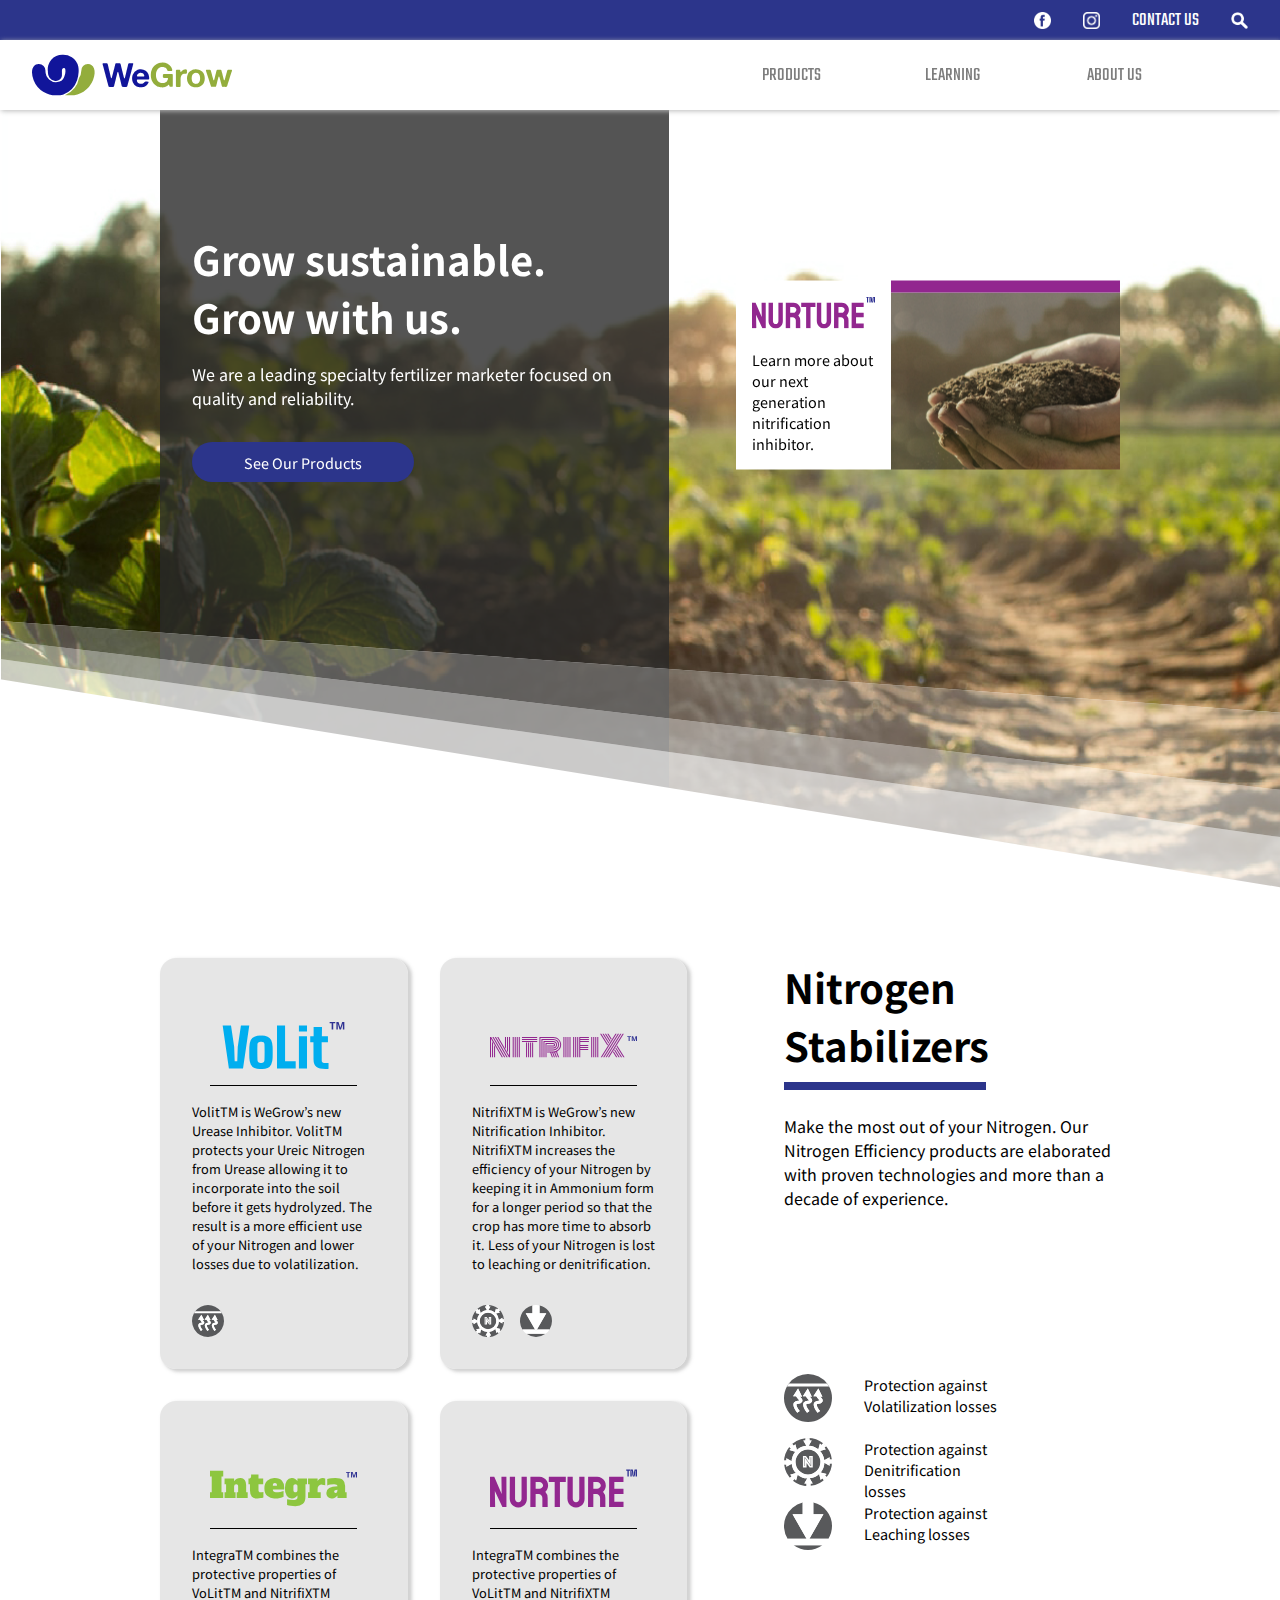
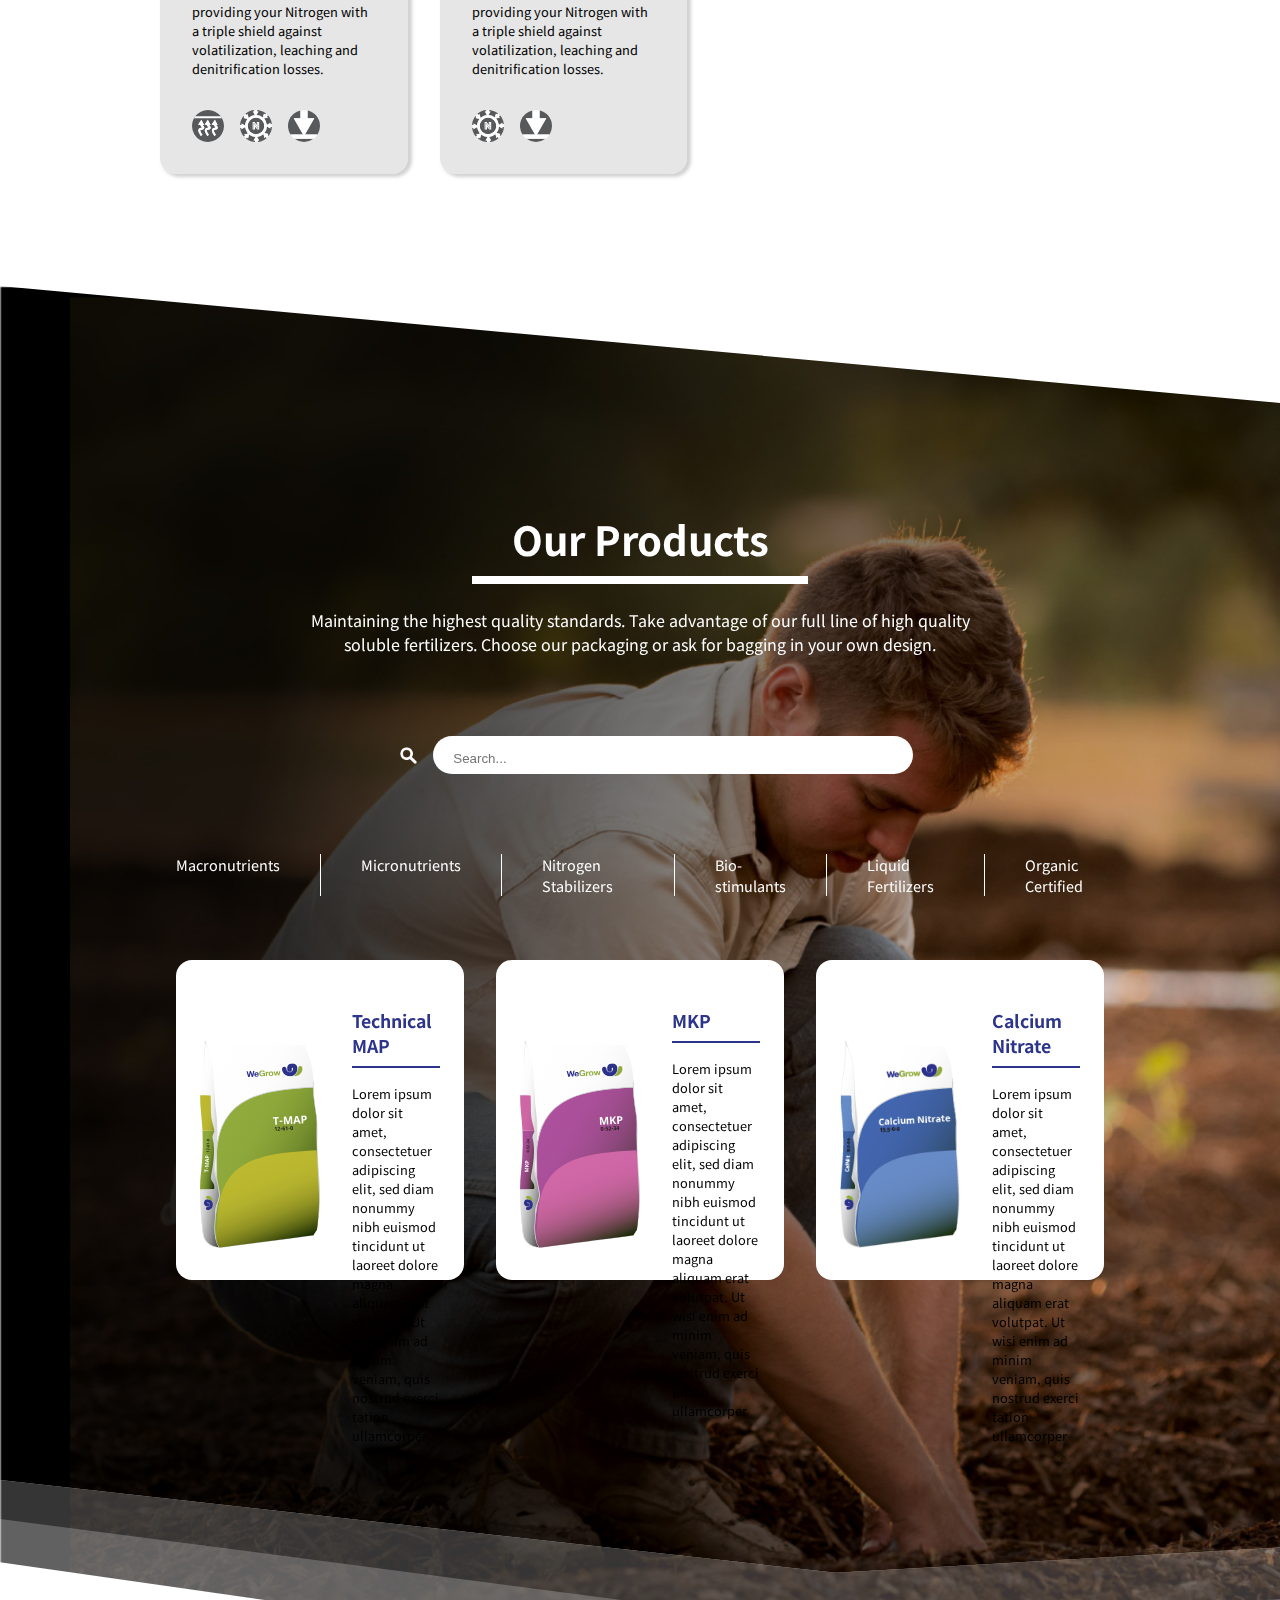
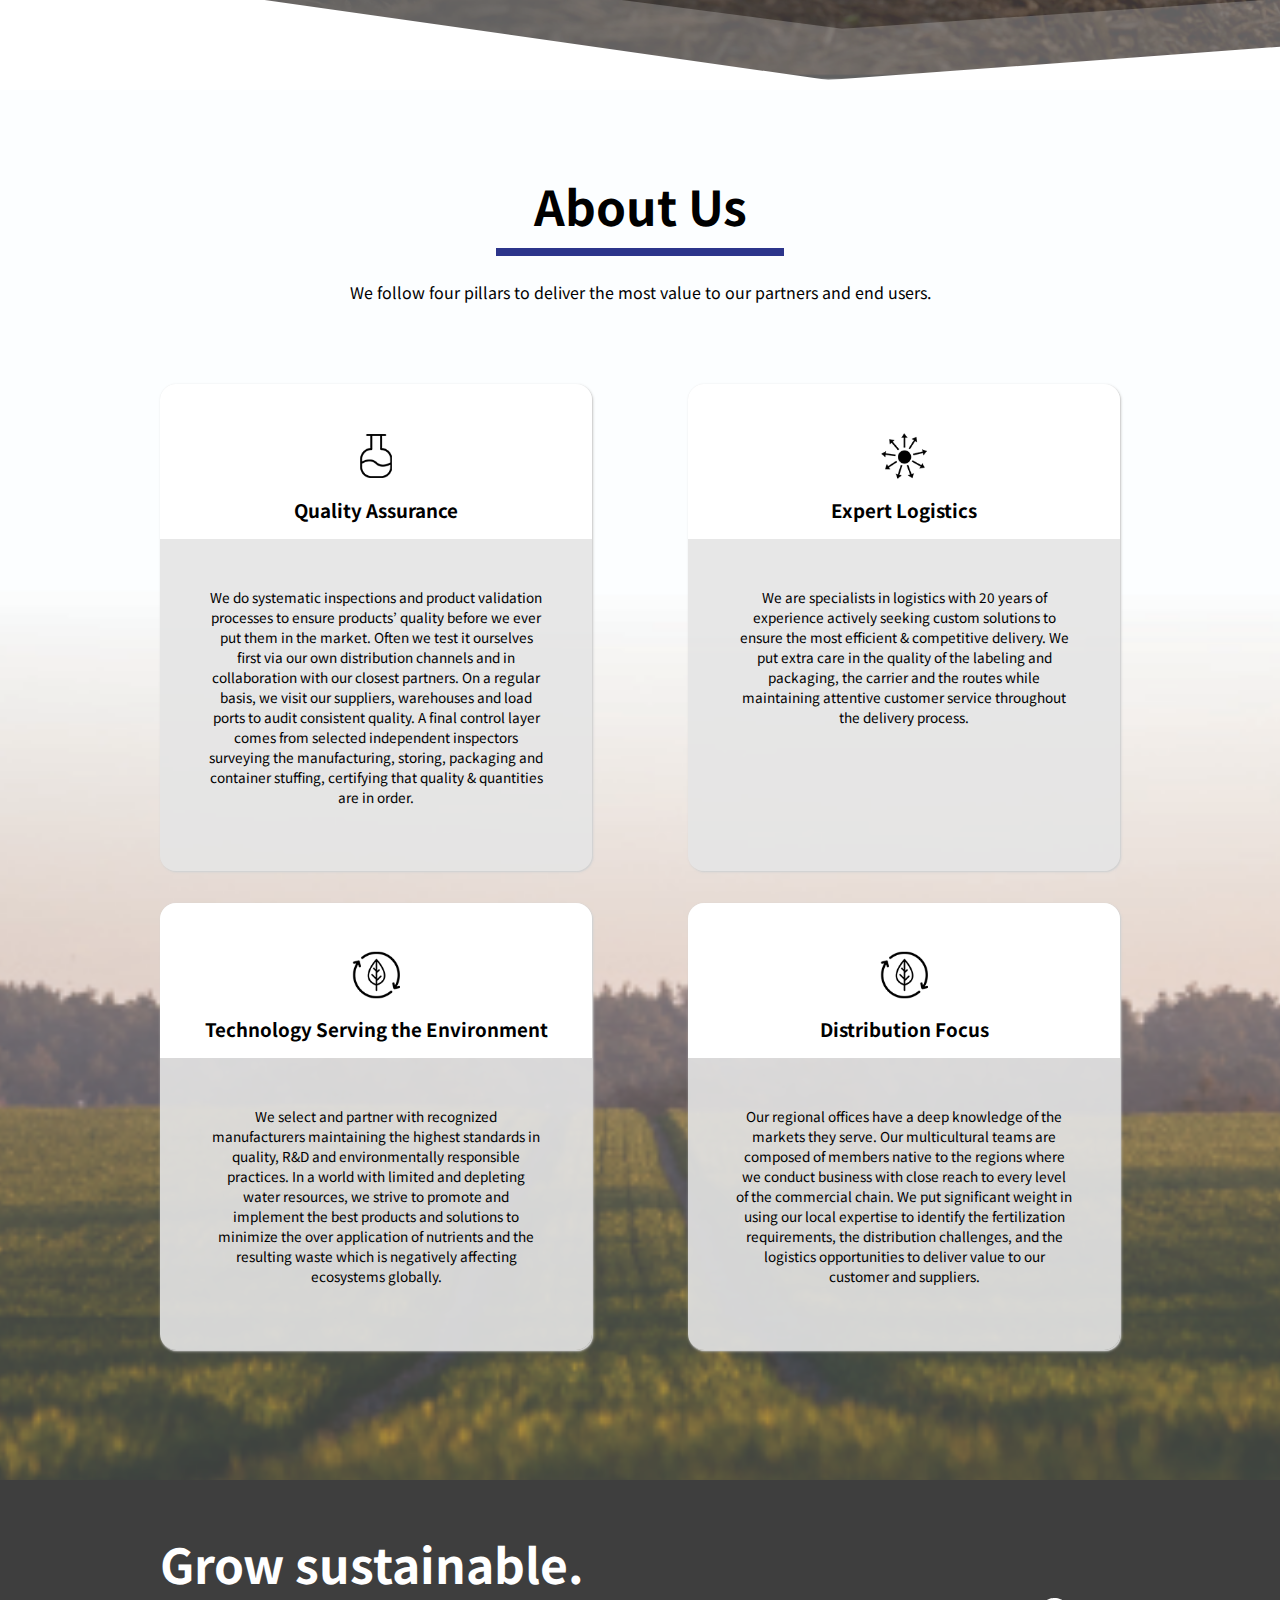
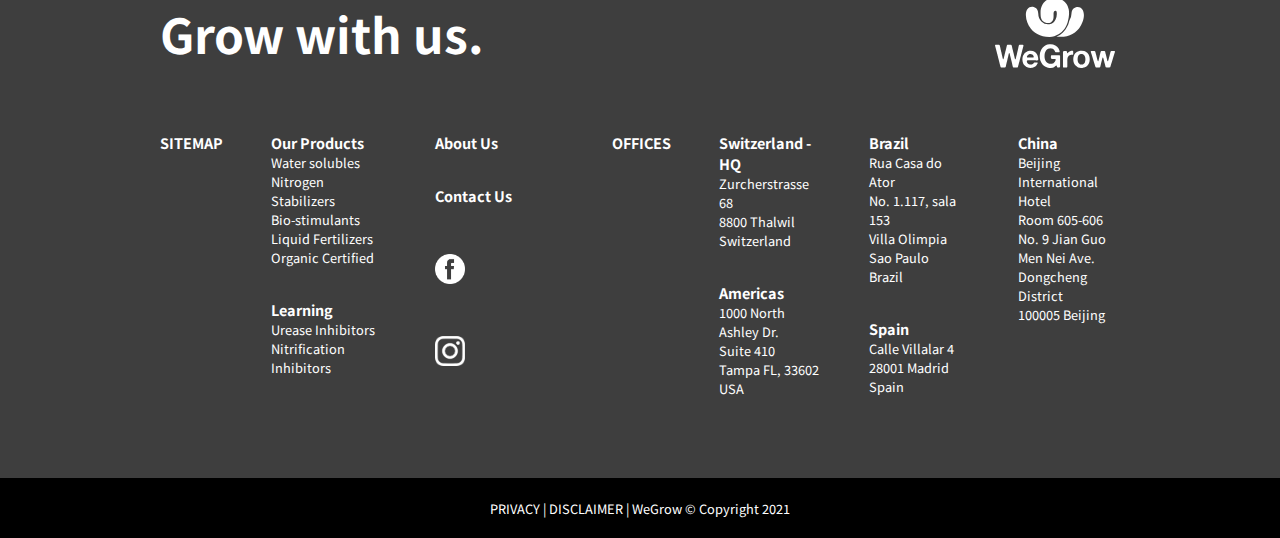
==== commit 612fcf65: "Merge branch 'master' of https://github.com/pauljaramillo79/WeGrow3" ====
--- a/index.html
+++ b/index.html
@@ -27,9 +27,32 @@
           <img id="logo" src="./_images/logo-flat.svg" alt="" />
           <ul class="nav-links">
             <!-- <li><a href="#home" id="homelink">HOME</a></li> -->
-            <li><a href="#aboutUs">PRODUCTS</a></li>
-            <li><a href="#news">LEARNING</a></li>
-            <li><a href="#products">ABOUT US</a></li>
+            <li>
+              <a href="#products">PRODUCTS</a>
+              <ul id="dropdown">
+                <li>Macronutrients</li>
+                <li>Micronutrients</li>
+                <li>Nitrogen Stabilizers</li>
+                <li>Bio-stimulants</li>
+                <li>Liquid Fertilizers</li>
+                <li>Organic Certified</li>
+              </ul>
+            </li>
+            <li>
+              <a href="#learning">LEARNING</a>
+              <ul id="dropdown2">
+                <li>Urease Inhibitors</li>
+                <li>Nitrification Inhibitors</li>
+              </ul>
+            </li>
+            <li>
+              <a href="#aboutus">ABOUT US</a>
+              <ul id="dropdown3">
+                <li>Our History</li>
+                <li>Our Vision</li>
+                <li>Our Team</li>
+              </ul>
+            </li>
             <!-- <li><a href="#learning">CONTACT US</a></li> -->
             <!-- <li><a href="#contactUs">CONTACT US</a></li> -->
           </ul>
@@ -209,9 +232,19 @@
                   placeholder="Search..."
                 />
               </div>
-            </div>
-            <div class="solublesproducts">
-              <div class="product movingbox">
+              <div class="productcategories">
+                <ul>
+                  <li>Macronutrients</li>
+                  <li>Micronutrients</li>
+                  <li>Nitrogen Stabilizers</li>
+                  <li>Bio-stimulants</li>
+                  <li>Liquid Fertilizers</li>
+                  <li>Organic Certified</li>
+                </ul>
+              </div>
+            </div>
+            <div class="solublesproducts movingbox">
+              <div class="product">
                 <img class="bag" src="../_images/tmap.svg" alt="" />
                 <div class="proddescription">
                   <h3>Technical MAP</h3>
@@ -223,7 +256,7 @@
                   </p>
                 </div>
               </div>
-              <div class="product movingbox">
+              <div class="product">
                 <img class="bag" src="../_images/mkp.svg" alt="" />
                 <div class="proddescription">
                   <h3>MKP</h3>
@@ -235,7 +268,7 @@
                   </p>
                 </div>
               </div>
-              <div class="product movingbox">
+              <div class="product">
                 <img class="bag" src="../_images/cands.png" alt="" />
                 <div class="proddescription">
                   <h3>Calcium Nitrate</h3>
@@ -247,7 +280,7 @@
                   </p>
                 </div>
               </div>
-              <div class="product movingbox">
+              <div class="product">
                 <img class="bag" src="../_images/tmap.svg" alt="" />
                 <div class="proddescription">
                   <h3>Technical MAP</h3>
@@ -259,7 +292,7 @@
                   </p>
                 </div>
               </div>
-              <div class="product movingbox">
+              <div class="product">
                 <img class="bag" src="../_images/mkp.svg" alt="" />
                 <div class="proddescription">
                   <h3>MKP</h3>
@@ -271,7 +304,7 @@
                   </p>
                 </div>
               </div>
-              <div class="product movingbox">
+              <div class="product">
                 <img class="bag" src="../_images/cands.png" alt="" />
                 <div class="proddescription">
                   <h3>Calcium Nitrate</h3>
@@ -298,12 +331,14 @@
           </div>
           <div class="serviceboxes">
             <div class="servicebox movingbox">
-              <img
-                class="serviceicon"
-                src="../_images/qualityassuranceicon.png"
-                alt=""
-              />
-              <h3>Quality Assurance</h3>
+              <div class="serviceboxhead">
+                <img
+                  class="serviceicon"
+                  src="../_images/qualityassuranceicon.png"
+                  alt=""
+                />
+                <h3>Quality Assurance</h3>
+              </div>
               <p>
                 We do systematic inspections and product validation processes to
                 ensure products’ quality before we ever put them in the market.
@@ -318,12 +353,14 @@
             </div>
 
             <div class="servicebox movingbox">
-              <img
-                class="serviceicon"
-                src="../_images/expertlogisticsicon.png"
-                alt=""
-              />
-              <h3>Expert Logistics</h3>
+              <div class="serviceboxhead">
+                <img
+                  class="serviceicon"
+                  src="../_images/expertlogisticsicon.png"
+                  alt=""
+                />
+                <h3>Expert Logistics</h3>
+              </div>
               <p>
                 We are specialists in logistics with 20 years of experience
                 actively seeking custom solutions to ensure the most efficient &
@@ -335,12 +372,14 @@
             </div>
 
             <div class="servicebox movingbox">
-              <img
-                class="serviceicon"
-                src="../_images/enviromentalicon.png"
-                alt=""
-              />
-              <h3>Technology Serving the Environment</h3>
+              <div class="serviceboxhead">
+                <img
+                  class="serviceicon"
+                  src="../_images/enviromentalicon.png"
+                  alt=""
+                />
+                <h3>Technology Serving the Environment</h3>
+              </div>
               <p>
                 We select and partner with recognized manufacturers maintaining
                 the highest standards in quality, R&D and environmentally
@@ -353,12 +392,14 @@
             </div>
 
             <div class="servicebox movingbox">
-              <img
-                class="serviceicon"
-                src="../_images/distributionicon.png"
-                alt=""
-              />
-              <h3>Distribution Focus</h3>
+              <div class="serviceboxhead">
+                <img
+                  class="serviceicon"
+                  src="../_images/distributionicon.png"
+                  alt=""
+                />
+                <h3>Distribution Focus</h3>
+              </div>
               <p>
                 Our regional offices have a deep knowledge of the markets they
                 serve. Our multicultural teams are composed of members native to
@@ -374,65 +415,96 @@
       </section>
       <section id="prefooter">
         <div class="prefootercontent">
-          <div class="pfoot1">
-            <h2>SITEMAP</h2>
-            <div class="pfoot11">
-              <h3>Our Products</h3>
-              <ul>
-                <li>Water solubles</li>
-                <li>Nitrogen Stabilizers</li>
-                <li>Bio-stimulants</li>
-                <li>Liquid Fertilizers</li>
-                <li>Organic Certified</li>
-              </ul>
-              <h3>Learning</h3>
-              <ul>
-                <li>Urease Inhibitors</li>
-                <li>Nitrification Inhibitors</li>
-              </ul>
-            </div>
-            <div>
-              <h3>About Us</h3>
-              <h3 class="footercontact">Contact Us</h3>
-              <img
-                class="ftmediaicon"
-                src="../_images/facebookicon.png"
-                alt=""
-              />
-              <img class="ftmediaicon" src="../_images/instaicon.png" alt="" />
-            </div>
-          </div>
-          <div class="pfoot2">
-            <h2>OFFICES</h2>
-            <div class="pfoot21">
-              <h3>WeGrow AG</h3>
-              <ul>
-                <li>Zurcherstrasse 68</li>
-                <li>8800 Thalwil</li>
-                <li>Switzerland</li>
-              </ul>
-              <h3>WeGrow LLC</h3>
-              <ul>
-                <li>1000 North Ashley Drive</li>
-                <li>Suite 410</li>
-                <li>Tampa FL, 33602</li>
-                <li>USA</li>
-              </ul>
-            </div>
-            <div class="pfoot22">
-              <h3>A.Q. WeGrow, S.L.</h3>
-              <ul>
-                <li>Calle Villalar 4,</li>
-                <li>28001 Madrid</li>
-                <li>Spain</li>
-              </ul>
-            </div>
-          </div>
-          <div class="pfoot3">
+          <div class="pfootlogoslogan">
+            <div class="slogan">
+              <h1>Grow sustainable.</h1>
+              <h1>Grow with us.</h1>
+            </div>
+            <img class="footer-logo" src="../_images/logowhite.svg" alt="" />
+          </div>
+          <div class="pfoottext">
+            <div class="pfoot1">
+              <h2>SITEMAP</h2>
+              <div class="pfoot11">
+                <h3>Our Products</h3>
+                <ul>
+                  <li>Water solubles</li>
+                  <li>Nitrogen Stabilizers</li>
+                  <li>Bio-stimulants</li>
+                  <li>Liquid Fertilizers</li>
+                  <li>Organic Certified</li>
+                </ul>
+                <h3>Learning</h3>
+                <ul>
+                  <li>Urease Inhibitors</li>
+                  <li>Nitrification Inhibitors</li>
+                </ul>
+              </div>
+              <div>
+                <h3>About Us</h3>
+                <h3 class="footercontact">Contact Us</h3>
+                <img
+                  class="ftmediaicon"
+                  src="../_images/facebookicon.png"
+                  alt=""
+                />
+                <img
+                  class="ftmediaicon"
+                  src="../_images/instaicon.png"
+                  alt=""
+                />
+              </div>
+            </div>
+            <div class="pfoot2">
+              <h2>OFFICES</h2>
+              <div class="pfoot21">
+                <h3>Switzerland - HQ</h3>
+                <ul>
+                  <li>Zurcherstrasse 68</li>
+                  <li>8800 Thalwil</li>
+                  <li>Switzerland</li>
+                </ul>
+                <h3>Americas</h3>
+                <ul>
+                  <li>1000 North Ashley Dr.</li>
+                  <li>Suite 410</li>
+                  <li>Tampa FL, 33602</li>
+                  <li>USA</li>
+                </ul>
+              </div>
+              <div class="pfoot22">
+                <h3>Brazil</h3>
+                <ul>
+                  <li>Rua Casa do Ator</li>
+                  <li>No. 1.117, sala 153</li>
+                  <li>Villa Olimpia</li>
+                  <li>Sao Paulo</li>
+                  <li>Brazil</li>
+                </ul>
+                <h3>Spain</h3>
+                <ul>
+                  <li>Calle Villalar 4</li>
+                  <li>28001 Madrid</li>
+                  <li>Spain</li>
+                </ul>
+              </div>
+              <div class="pfoot23">
+                <h3>China</h3>
+                <ul>
+                  <li>Beijing International Hotel</li>
+                  <li>Room 605-606</li>
+                  <li>No. 9 Jian Guo Men Nei Ave.</li>
+                  <li>Dongcheng District</li>
+                  <li>100005 Beijing</li>
+                </ul>
+              </div>
+            </div>
+          </div>
+          <!-- <div class="pfoot3">
             <img class="footer-logo" src="../_images/logowhite.svg" alt="" />
             <h1>Grow sustainable.</h1>
             <h1>Grow with us.</h1>
-          </div>
+          </div> -->
         </div>
       </section>
       <footer>
@@ -469,16 +541,23 @@
         // document.getElementById("navbar").style.padding = "10px 0px 0px 0px";
         document.getElementById("logo").style.width = "130px";
         document.getElementById("logo").style.height = "50px";
-        document.getElementById("navbar").style.borderBottom =
-          "1px dashed lightgray";
+        document.getElementById("dropdown").style.top = "50px";
+        document.getElementById("dropdown2").style.top = "50px";
+        document.getElementById("dropdown3").style.top = "50px";
+        // document.getElementById("navbar").style.borderBottom =
+        //   "1px dashed lightgray";
       } else {
         // document.getElementById("#navbar").style.padding = "0px";
         // document.getElementById("navbar").style.padding = "40px";
-        document.getElementById("logo").style.width = "130px";
+        // document.getElementById("logo").style.width = "130px";
         document.getElementById("logo").style.height = "70px";
         document.getElementById("logo").style.width = "200px";
         document.getElementById("logo").style.height = "70px";
-        document.getElementById("navbar").style.borderBottom = "none";
+        document.getElementById("dropdown").style.top = "72px";
+        document.getElementById("dropdown2").style.top = "72px";
+        document.getElementById("dropdown3").style.top = "72px";
+
+        // document.getElementById("navbar").style.borderBottom = "none";
       }
     }
   </script>
--- a/_css/styles.css
+++ b/_css/styles.css
@@ -57,7 +57,7 @@
   font-family: "Teko", sans-serif;
   justify-content: center;
   box-shadow: 1px 1px 5px rgb(186, 186, 186);
-  overflow-x: hidden;
+  /* overflow-x: hidden; */
 }
 .navcontent-wrap {
   justify-content: space-between;
@@ -76,16 +76,82 @@
 .nav-links {
   display: flex;
   list-style: none;
+  width: 40%;
+  height: 100%;
+  justify-content: space-between;
+}
+.nav-links ul {
+  display: flex;
+  flex-direction: row;
+  align-items: center;
+}
+.nav-links li {
+  display: flex;
+  position: relative;
+  align-items: center;
+  width: 33%;
+  /* padding-left: 0.7rem; */
+  /* flex-flow: row-reverse; */
+  /* align-items: center; */
 }
 .nav-links li a {
+  display: flex;
+  align-items: center;
+  /* display: block; */
   font-size: 1.2rem;
   text-decoration: none;
-  padding-left: 5rem;
+  /* min-height: 100%; */
+  /* min-height: 70px; */
+  /* padding-left: 8rem; */
+  /* align-items: center; */
   color: rgb(125, 125, 125);
 }
-.nav-links li a:hover {
+/* .nav-links li a:hover {
   color: black;
-}
+} */
+.nav-links #dropdown,
+.nav-links #dropdown2,
+.nav-links #dropdown3 {
+  display: none;
+  position: absolute;
+  flex-flow: row;
+  width: 200px;
+  top: 72px;
+  left: -7px;
+  z-index: 30;
+  overflow-y: visible;
+  background-color: rgba(228, 228, 228, 1);
+}
+.nav-links li:hover #dropdown,
+.nav-links li:hover #dropdown2,
+.nav-links li:hover #dropdown3 {
+  display: block;
+}
+#dropdown,
+#dropdown2,
+#dropdown3 {
+  transition: 0.5s;
+}
+#dropdown li,
+#dropdown2 li,
+#dropdown3 li {
+  padding: 0.7rem;
+  font-size: 1.2rem;
+  color: rgb(125, 125, 125);
+  width: 100%;
+}
+
+#dropdown li:hover,
+#dropdown2 li:hover,
+#dropdown3 li:hover {
+  background-color: var(--green);
+  background-color: white;
+  color: var(--green);
+  border: solid 1px rgba(228, 228, 228, 1);
+  border-bottom: solid 1px rgba(228, 228, 228, 1);
+  cursor: pointer;
+}
+
 .landing {
   width: 100%;
   min-height: 100%;
@@ -129,7 +195,7 @@
   width: 40%;
   transform: translate(0%, -70%);
   padding-top: 1rem;
-
+  /* min-height: 800px; */
   /* opacity: 0.8; */
 }
 .newstitle {
@@ -195,7 +261,7 @@
   color: white;
   width: 40%;
   border-radius: 2rem;
-  border: 0px solid var(--blue);
+  border: 0px solid white;
   font-size: 0.9rem;
   padding: 0.6rem 1rem;
   /* border: none; */
@@ -243,7 +309,9 @@
   /* background: url(../_images/productBoxBg.svg); */
   background-repeat: repeat-y;
   background-size: cover;
-  box-shadow: 3px 2px 10px lightgray, 3px 2px 5px lightgray;
+  box-shadow: 3px 2px 3px lightgray, 3px 2px 5px lightgray;
+  /* box-shadow: 1px 1px 3px lightgray, 1px 1px 1px lightgray; */
+
   margin-right: 2rem;
   margin-bottom: 2rem;
   padding: 4rem 2rem 2rem 2rem;
@@ -262,7 +330,7 @@
 }
 .inhibitors-prodbox:hover {
   background-color: rgba(228, 228, 228, 1);
-  box-shadow: 7px 7px 10px lightgray, 3px 2px 10px lightgray;
+  box-shadow: 4px 4px 5px lightgray, 4px 4px 7px lightgray;
   cursor: pointer;
 }
 .inhibitors-prodbox .icongroup {
@@ -350,6 +418,7 @@
   width: 100%;
   position: relative;
   overflow-x: hidden;
+  overflow-y: hidden;
 }
 .water {
   position: absolute;
@@ -409,17 +478,38 @@
   display: flex;
   /* text-align: center; */
   justify-content: center;
-  padding-bottom: 5rem;
+  padding-bottom: 4rem;
   align-items: center;
 }
 .searchproductinput {
   width: 50%;
   line-height: 30px;
   margin-left: 1rem;
-  padding: 0.5rem 1.3rem;
+  padding: 0.5rem 1.3rem 0rem 1.3rem;
   border-radius: 1.3rem;
   border: none;
 }
+.productcategories ul {
+  color: white;
+  list-style: none;
+  display: flex;
+  justify-content: space-between;
+  font-size: 0.9rem;
+  padding: 1rem;
+  padding-bottom: 3rem;
+}
+.productcategories ul li {
+  padding: 0 2.5rem;
+  border-left: white 1px solid;
+}
+.productcategories ul li:first-child {
+  padding-left: 0;
+  border-left: none;
+}
+.productcategories ul li:last-child {
+  padding-right: 0;
+}
+
 .solublesproducts {
   display: flex;
   flex-direction: row;
@@ -430,11 +520,14 @@
 .solublesproducts::-webkit-scrollbar{
   display: none;
 }
+.solublesproducts::-webkit-scrollbar {
+  display: none;
+}
 .product {
   background-color: white;
   display: flex;
   flex-direction: row;
-  flex-basis: 30%;
+  /* flex-basis: 30%; */
   min-width: 30%;
   /* padding: 1rem; */
   margin-right: 2rem;
@@ -442,8 +535,16 @@
   /* box-shadow: 5px 5px 1dav0px black; */
   padding: 3rem 1.5rem 1.5rem 1.5rem;
   border-radius: 1rem;
-  max-height: 320px;
+  height: 320px;
+  margin: 1rem;
   margin-bottom: 25rem;
+  transition: transform 0.2s ease;
+}
+.product:hover {
+  cursor: pointer;
+  transform: scale(1.05);
+  /* background-color: gray; */
+  /* transition: linear; */
 }
 .product h3 {
   font-size: 1.1rem;
@@ -508,28 +609,42 @@
   flex-direction: column;
   align-items: center;
   max-width: 23%;
-  padding: 2rem;
+  /* padding: 2rem; */
   box-shadow: 1px 1px 3px lightgray, 1px 1px 1px lightgray;
   /* margin-right: 2rem; */
   margin-bottom: 2rem;
-  padding: 4rem 3rem 3rem 3rem;
+  /* padding: 4rem 3rem 3rem 3rem; */
   border-radius: 1rem;
   font-family: "Noto Sans JP", sans-serif;
+  min-height: 650px;
 }
 .servicebox h3 {
   padding-bottom: 1rem;
   text-align: center;
-  border-bottom: var(--blue) solid 1px;
-  margin-bottom: 1rem;
+  /* border-bottom: var(--blue) solid 1px; */
+  /* margin-bottom: 1rem; */
 }
 .servicebox p {
   font-size: 0.85rem;
   text-align: center;
+  padding: 2rem 2.5rem;
 }
 .serviceicon {
   width: 3rem;
   margin-bottom: 1rem;
 }
+.serviceboxhead {
+  background-color: white;
+  width: 100%;
+  padding-top: 3rem;
+  display: flex;
+  flex-direction: column;
+  align-items: center;
+  border-top-left-radius: 1rem;
+  border-top-right-radius: 1rem;
+  min-height: 200px;
+  /* padding-bottom: 0; */
+}
 #prefooter {
   width: 100%;
   margin: auto;
@@ -543,7 +658,13 @@
   min-height: 400px;
   font-family: "Noto Sans JP", sans-serif;
   font-size: 0.8rem;
-  padding-top: 5rem;
+  padding-top: 3rem;
+  display: flex;
+  flex-direction: column;
+  justify-content: space-between;
+  padding-bottom: 3rem;
+}
+.pfoottext {
   display: flex;
   flex-direction: row;
   justify-content: space-between;
@@ -571,15 +692,37 @@
 .footercontact {
   padding-top: 2rem;
 }
+.pfootlogoslogan {
+  font-family: "Noto Sans JP", sans-serif;
+  display: flex;
+  flex-direction: row;
+  justify-content: space-between;
+  align-items: flex-end;
+  padding-bottom: 4rem;
+}
+.pfootlogoslogan .slogan {
+  font-size: 1.5rem;
+  text-align: left;
+}
 .pfoot1,
 .pfoot2 {
   display: flex;
 }
+.pfoot2 {
+  width: 63%;
+}
 .pfoot1 div,
-.pfoot1 h2,
+.pfoot1 h2 {
+  margin-right: 3rem;
+}
 .pfoot2 div,
 .pfoot2 h2 {
-  margin-right: 3rem;
+  margin-left: 3rem;
+}
+.pfoot21,
+.pfoot22,
+.pfoot23 {
+  width: 32%;
 }
 .ftmediaicon {
   margin-top: 3rem;
@@ -589,14 +732,14 @@
 .footer-logo {
   width: 130px;
   height: 70px;
-  margin-bottom: 3rem;
-}
-.pfoot3 {
+  /* margin-bottom: 3rem; */
+}
+/* .pfoot3 {
   text-align: right;
 }
 .pfoot3 h1 {
   font-size: 2rem;
-}
+} */
 footer {
   background-color: black;
   width: 100%;
@@ -641,13 +784,29 @@
     width: 50%;
   }
   .landing-news {
-    min-height: 12vw;
+    min-height: 13vw;
   }
   .services-tagline {
     width: 100%;
   }
   .pfoot3 h1 {
     font-size: 1.8rem;
+  }
+  #services {
+    min-height: 1300px;
+    margin: auto;
+  }
+  .serviceboxhead {
+    min-height: 100px;
+  }
+  .servicebox {
+    min-width: 45%;
+    min-height: 45%;
+
+    padding-bottom: 1rem;
+  }
+  .servicebox p {
+    padding: 3rem 3rem;
   }
 }
 
@@ -671,7 +830,8 @@
   .landing-contentwrap,
   .inhibitors-contentwrap,
   .solubles-contentwrap,
-  .servicescontent {
+  .servicescontent,
+  .prefootercontent {
     width: 75%;
   }
   .solubles-tagline h2 {
@@ -679,6 +839,10 @@
   }
   .solubles-tagline p {
     width: 70%;
+  }
+  #services {
+    min-height: 1400px;
+    margin: auto;
   }
 }
 
@@ -692,7 +856,7 @@
   .landing-news {
     display: flex;
     flex-direction: column;
-    min-height: 100vh;
+    min-height: 800px;
     transform: translate(0%, 10%);
     min-width: 40%;
   }
@@ -705,16 +869,23 @@
     background-repeat: no-repeat;
     background-size: contain;
   }
+  /* .landingcontent, */
+  .landing-tagline,
+  .landing-news {
+    min-height: 1100px;
+  }
+  .landing-contentwrap,
+  .inhibitors-contentwrap,
+  .solubles-contentwrap,
+  .servicescontent {
+    width: 85%;
+  }
 }
 
 @media only screen and (max-width: 1000px) {
   .landing-tagline {
     width: 62%;
   }
-  .landing-contentwrap,
-  .inhibitors-contentwrap {
-    width: 75%;
-  }
 }
 @media only screen and (max-width: 800px) {
   .landing-header {
@@ -729,6 +900,7 @@
   .tagline-container button {
     width: 60%;
   }
+
   /* .landing-header {
     font-size: 2rem;
   } */
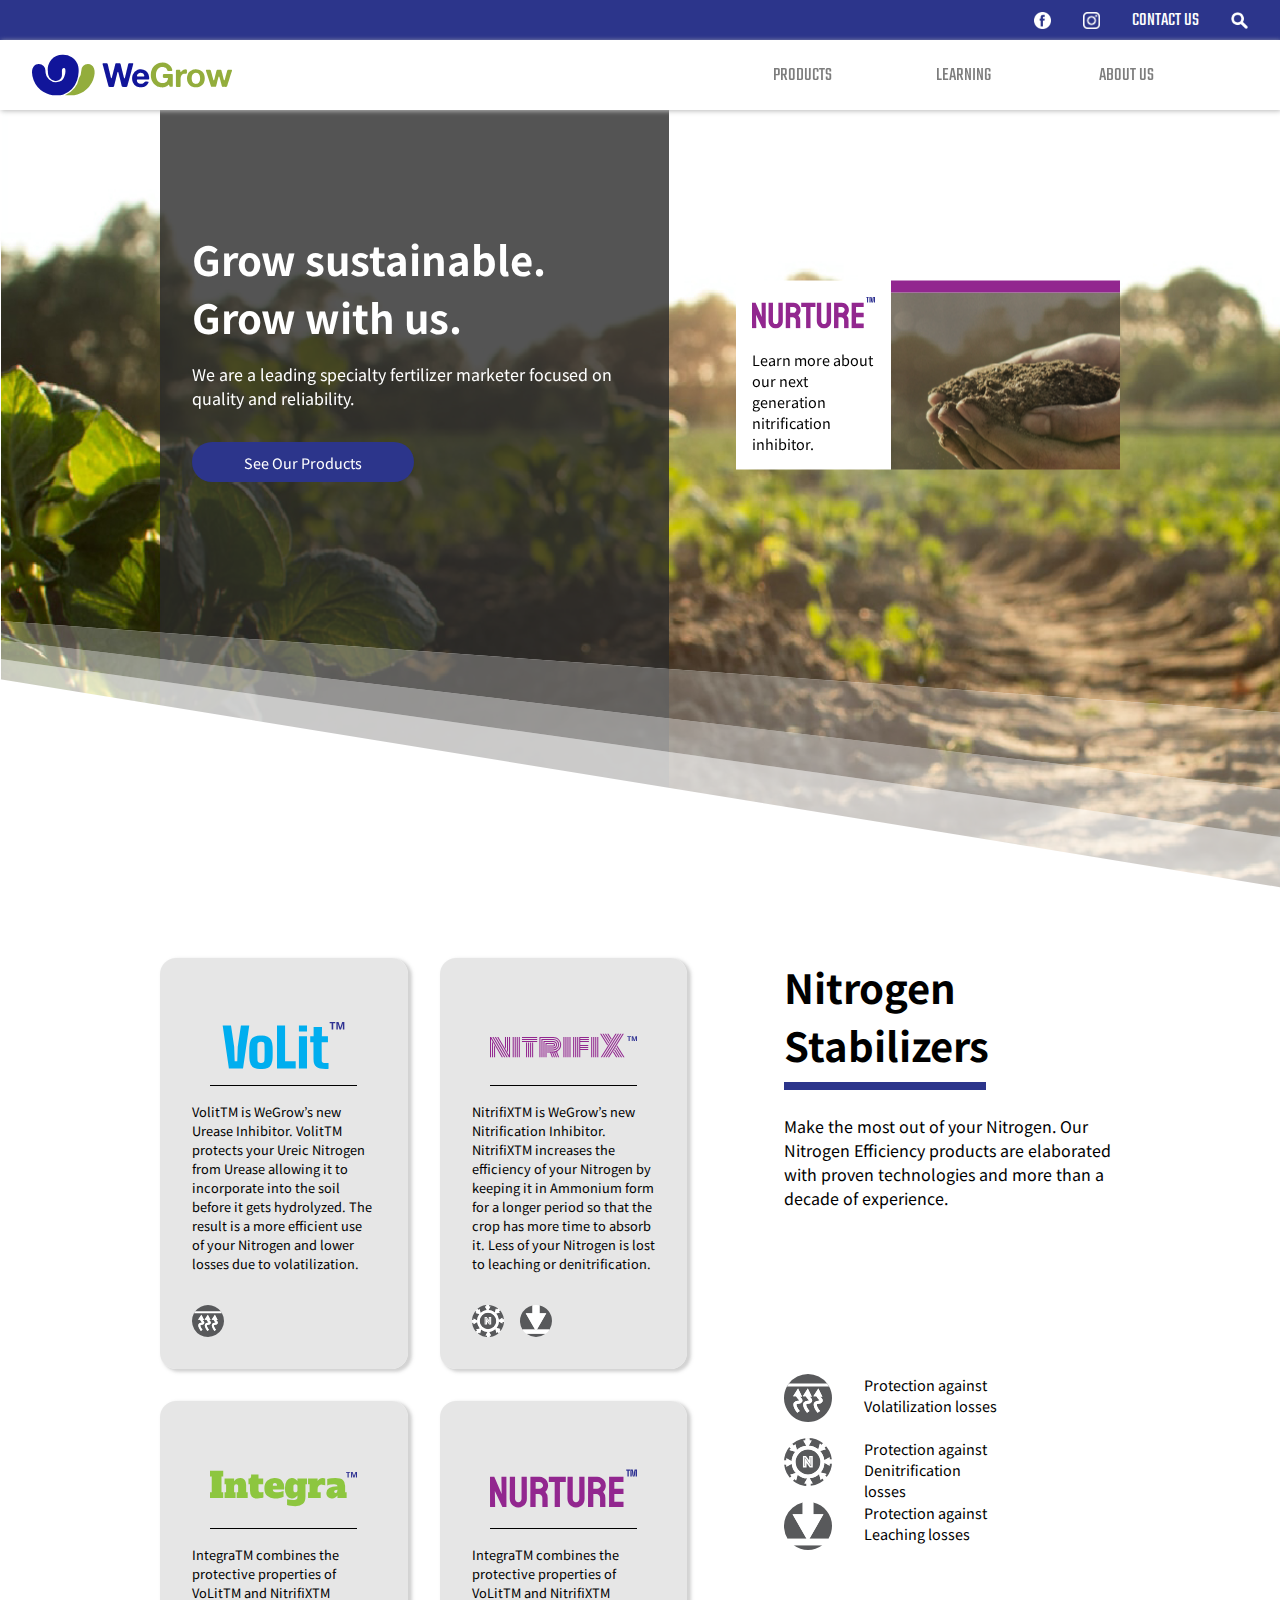
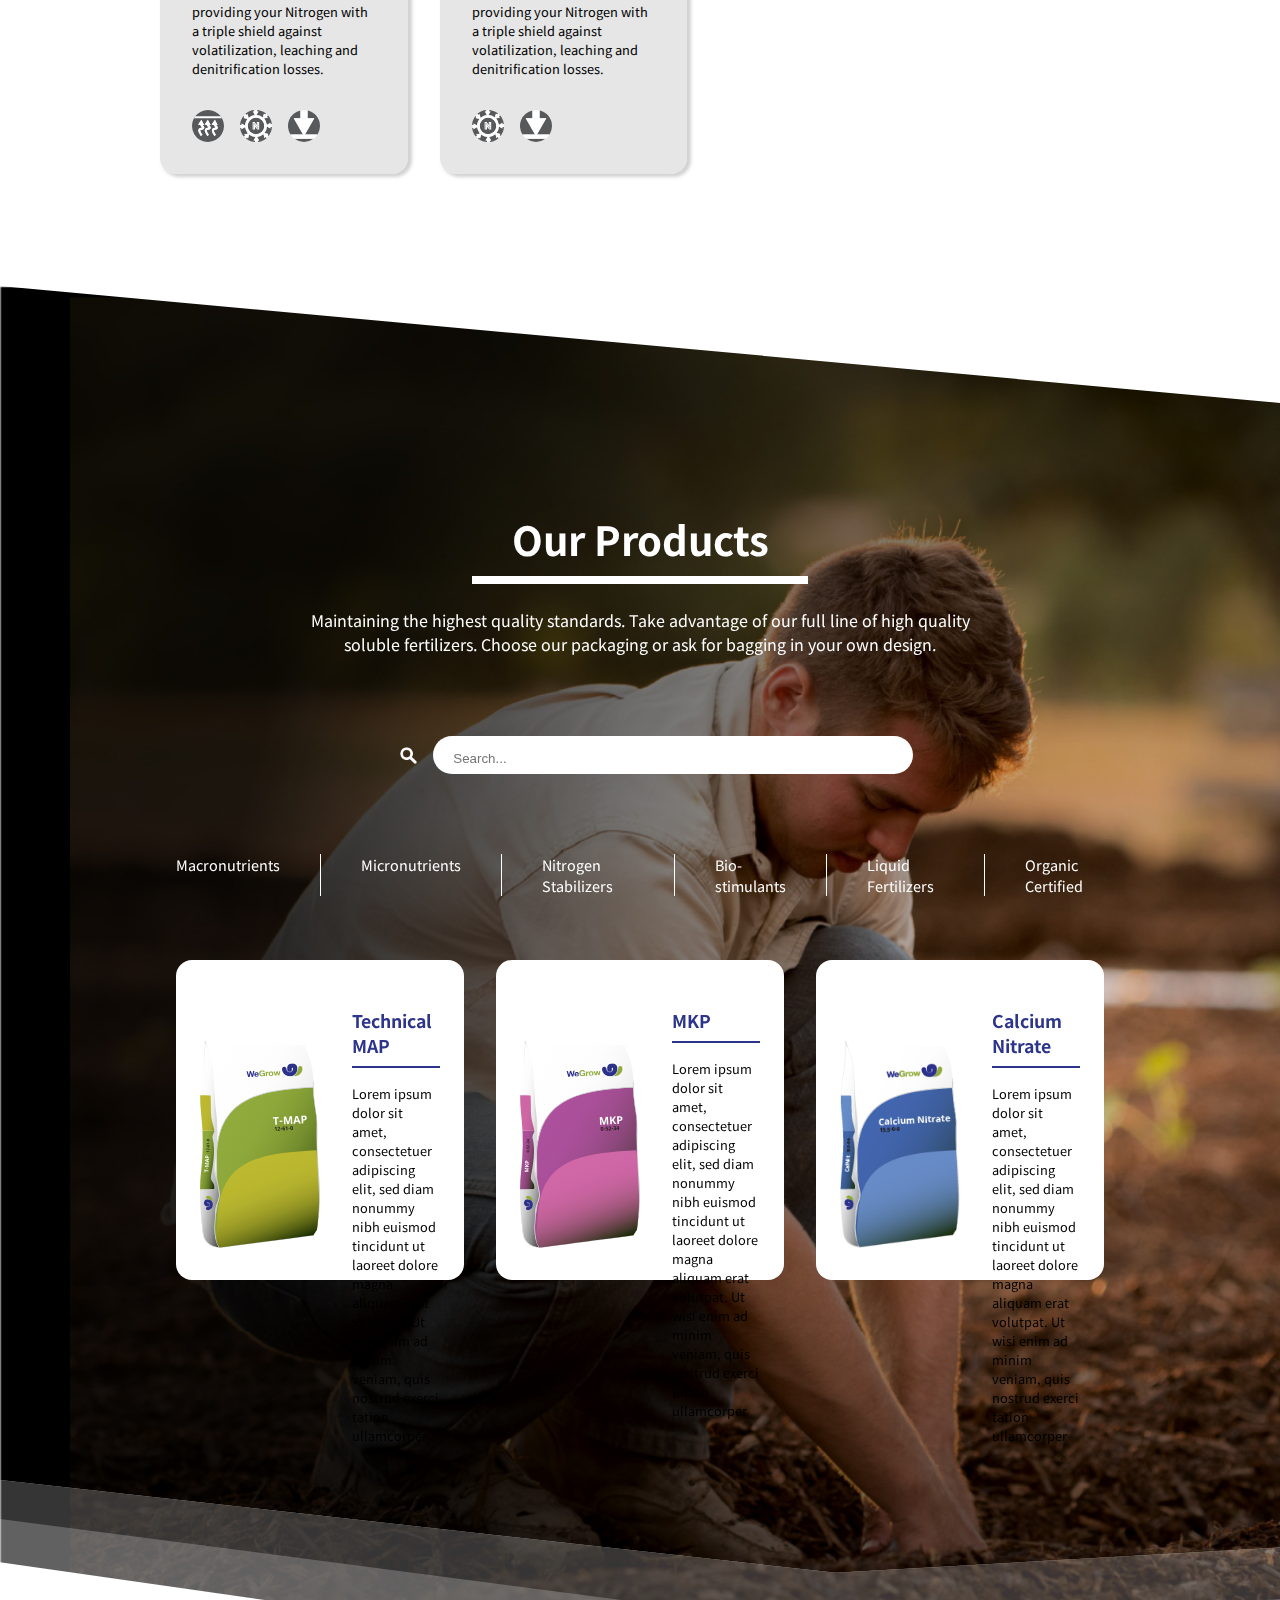
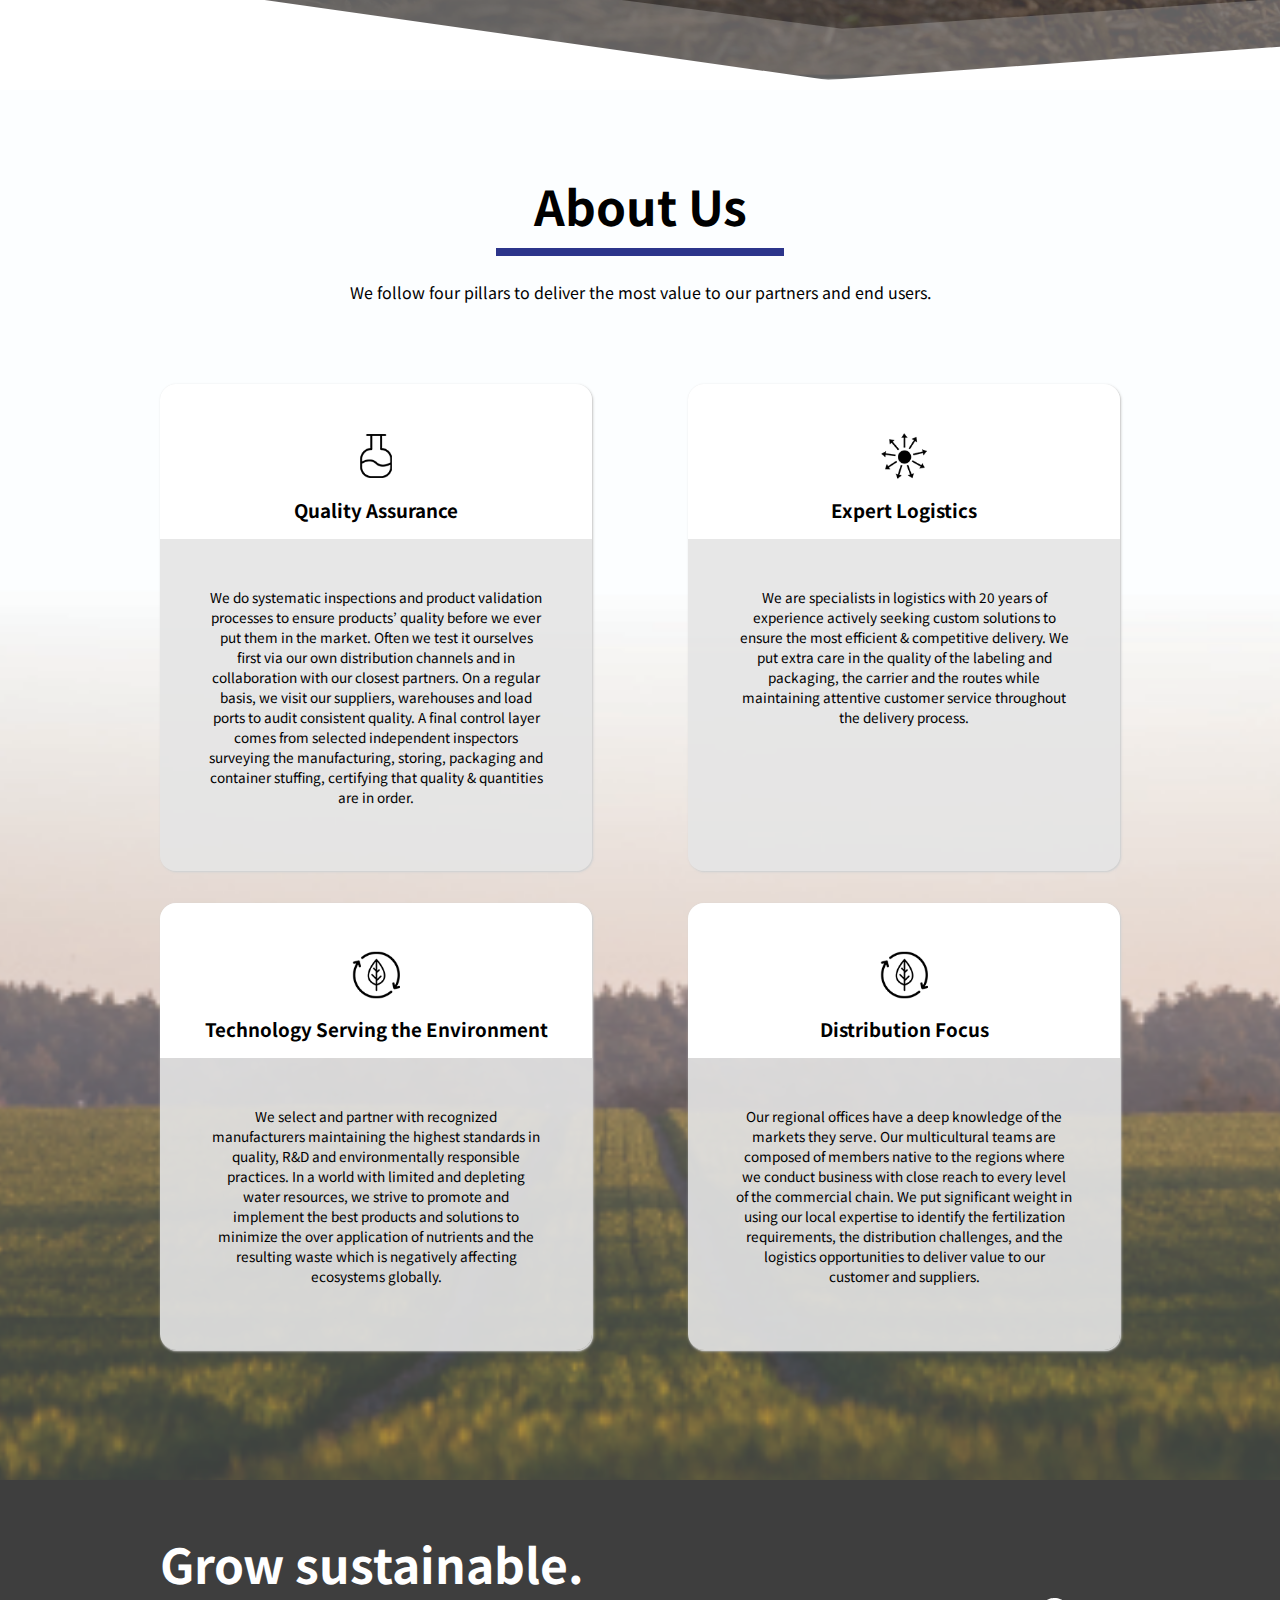
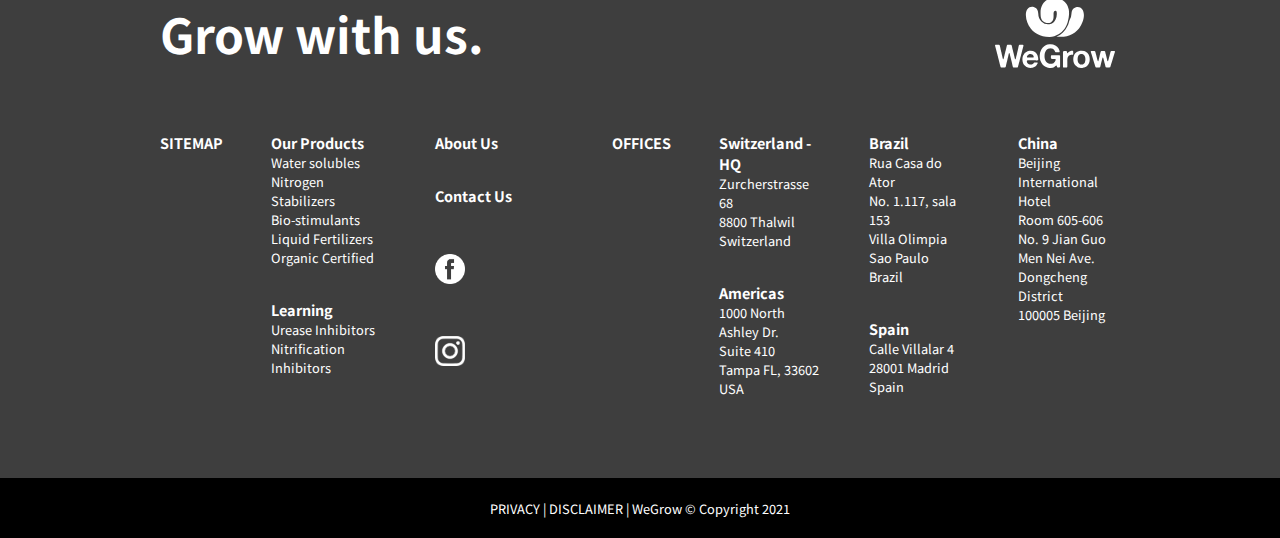
==== commit 1270d51c: "products page first try" ====
--- a/index.html
+++ b/index.html
@@ -28,7 +28,7 @@
           <ul class="nav-links">
             <!-- <li><a href="#home" id="homelink">HOME</a></li> -->
             <li>
-              <a href="#products">PRODUCTS</a>
+              <a href="../products.html">PRODUCTS</a>
               <ul id="dropdown">
                 <li>Macronutrients</li>
                 <li>Micronutrients</li>
@@ -553,9 +553,9 @@
         document.getElementById("logo").style.height = "70px";
         document.getElementById("logo").style.width = "200px";
         document.getElementById("logo").style.height = "70px";
-        document.getElementById("dropdown").style.top = "72px";
-        document.getElementById("dropdown2").style.top = "72px";
-        document.getElementById("dropdown3").style.top = "72px";
+        document.getElementById("dropdown").style.top = "70px";
+        document.getElementById("dropdown2").style.top = "70px";
+        document.getElementById("dropdown3").style.top = "70px";
 
         // document.getElementById("navbar").style.borderBottom = "none";
       }
--- a/_css/styles.css
+++ b/_css/styles.css
@@ -90,21 +90,35 @@
   position: relative;
   align-items: center;
   width: 33%;
+  height:100%;
   /* padding-left: 0.7rem; */
   /* flex-flow: row-reverse; */
   /* align-items: center; */
 }
+
 .nav-links li a {
   display: flex;
   align-items: center;
   /* display: block; */
   font-size: 1.2rem;
   text-decoration: none;
+  width:100%;
+  height:100%;
   /* min-height: 100%; */
   /* min-height: 70px; */
   /* padding-left: 8rem; */
   /* align-items: center; */
   color: rgb(125, 125, 125);
+  padding-left:0.7rem;
+}
+.nav-links li a:hover{
+  color: var(--blue);
+  border-bottom: 2px solid var(--blue);
+  
+
+}
+#dropdown:hover, #dropdown2:hover, #dropdown3:hover{
+  border-top:3px solid var(--blue);
 }
 /* .nav-links li a:hover {
   color: black;
@@ -115,9 +129,9 @@
   display: none;
   position: absolute;
   flex-flow: row;
-  width: 200px;
+  width: 100%;
   top: 72px;
-  left: -7px;
+  /* left: -7px; */
   z-index: 30;
   overflow-y: visible;
   background-color: rgba(228, 228, 228, 1);
@@ -768,6 +782,84 @@
   font-size: 0.8rem;
 }
 
+.productcontainer{
+  font-family: "Noto Sans JP", sans-serif;
+position:relative;
+  width:75%;
+  margin:auto;
+  min-height:700px;
+  display:flex;
+  margin-top:0;
+  margin-bottom:10rem;
+}
+.productnav{
+  display: flex;
+  flex-direction: column;
+  /* min-height:400px; */
+  background-color: rgba(27, 27, 27, 0.6);
+  min-width:21%;
+  
+  color:white;
+
+}
+.productnav h1{
+  padding:3rem;
+  padding-bottom: 1rem;
+}
+.prodsearchbar{
+  padding:0 3rem;
+  margin-bottom:2rem;
+}
+.prodsearchbar .mediaicon {
+  margin-left: 0;
+}
+.prodsearchbar input {
+  padding:0.3rem;
+  border-radius: 0.7rem;
+  border:none
+}
+.prodnavmenu {
+  list-style: none;
+}
+.prodnavmenu li {
+  padding: 0.7rem 3rem;
+  border-bottom:1px dashed white;
+}
+.prodnavmenu li:hover{
+  background-color: white;
+  color:var(--green);
+  cursor: pointer;
+  border-right: 1px solid rgba(27, 27, 27, 0.6);
+  border-left: 1px solid rgba(27, 27, 27, 0.6);
+}
+.productlist{
+  display: flex;
+  flex-direction: column;
+  width:75%;
+  background-color: red;
+}
+.productitem {
+  display: flex;
+  flex-direction: row;
+  min-height: 250px;
+  width:100%;
+  background-color: white;
+}
+.productitem:hover {
+  background-color:rgb(224, 224, 224);
+  cursor: pointer;
+}
+.productbag{
+  width:20%;
+  margin:auto;
+  margin-left:7rem;
+  margin-bottom:2rem;
+}
+.productdetail{
+  width:70%;
+  margin:auto;
+}
+
 @media only screen and (max-width: 1800px) {
   .landing-tagline {
     width: 45%;
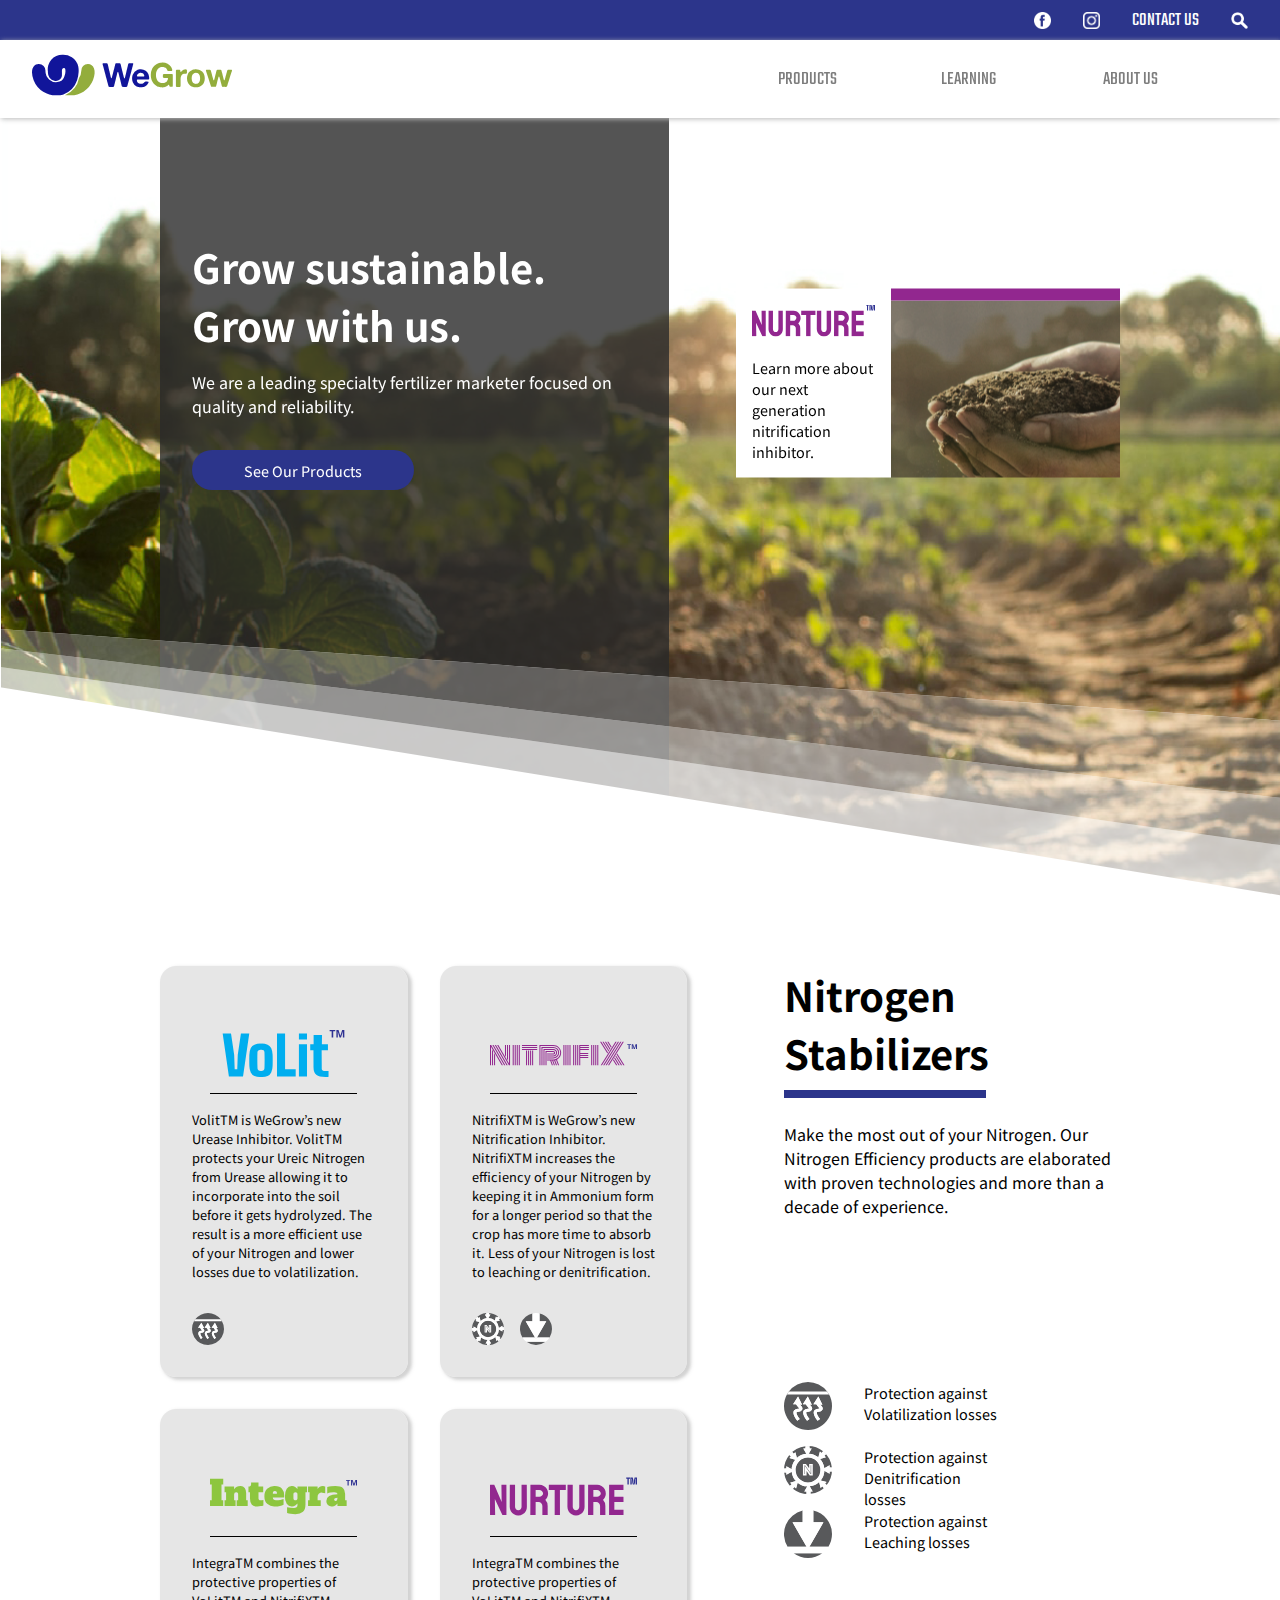
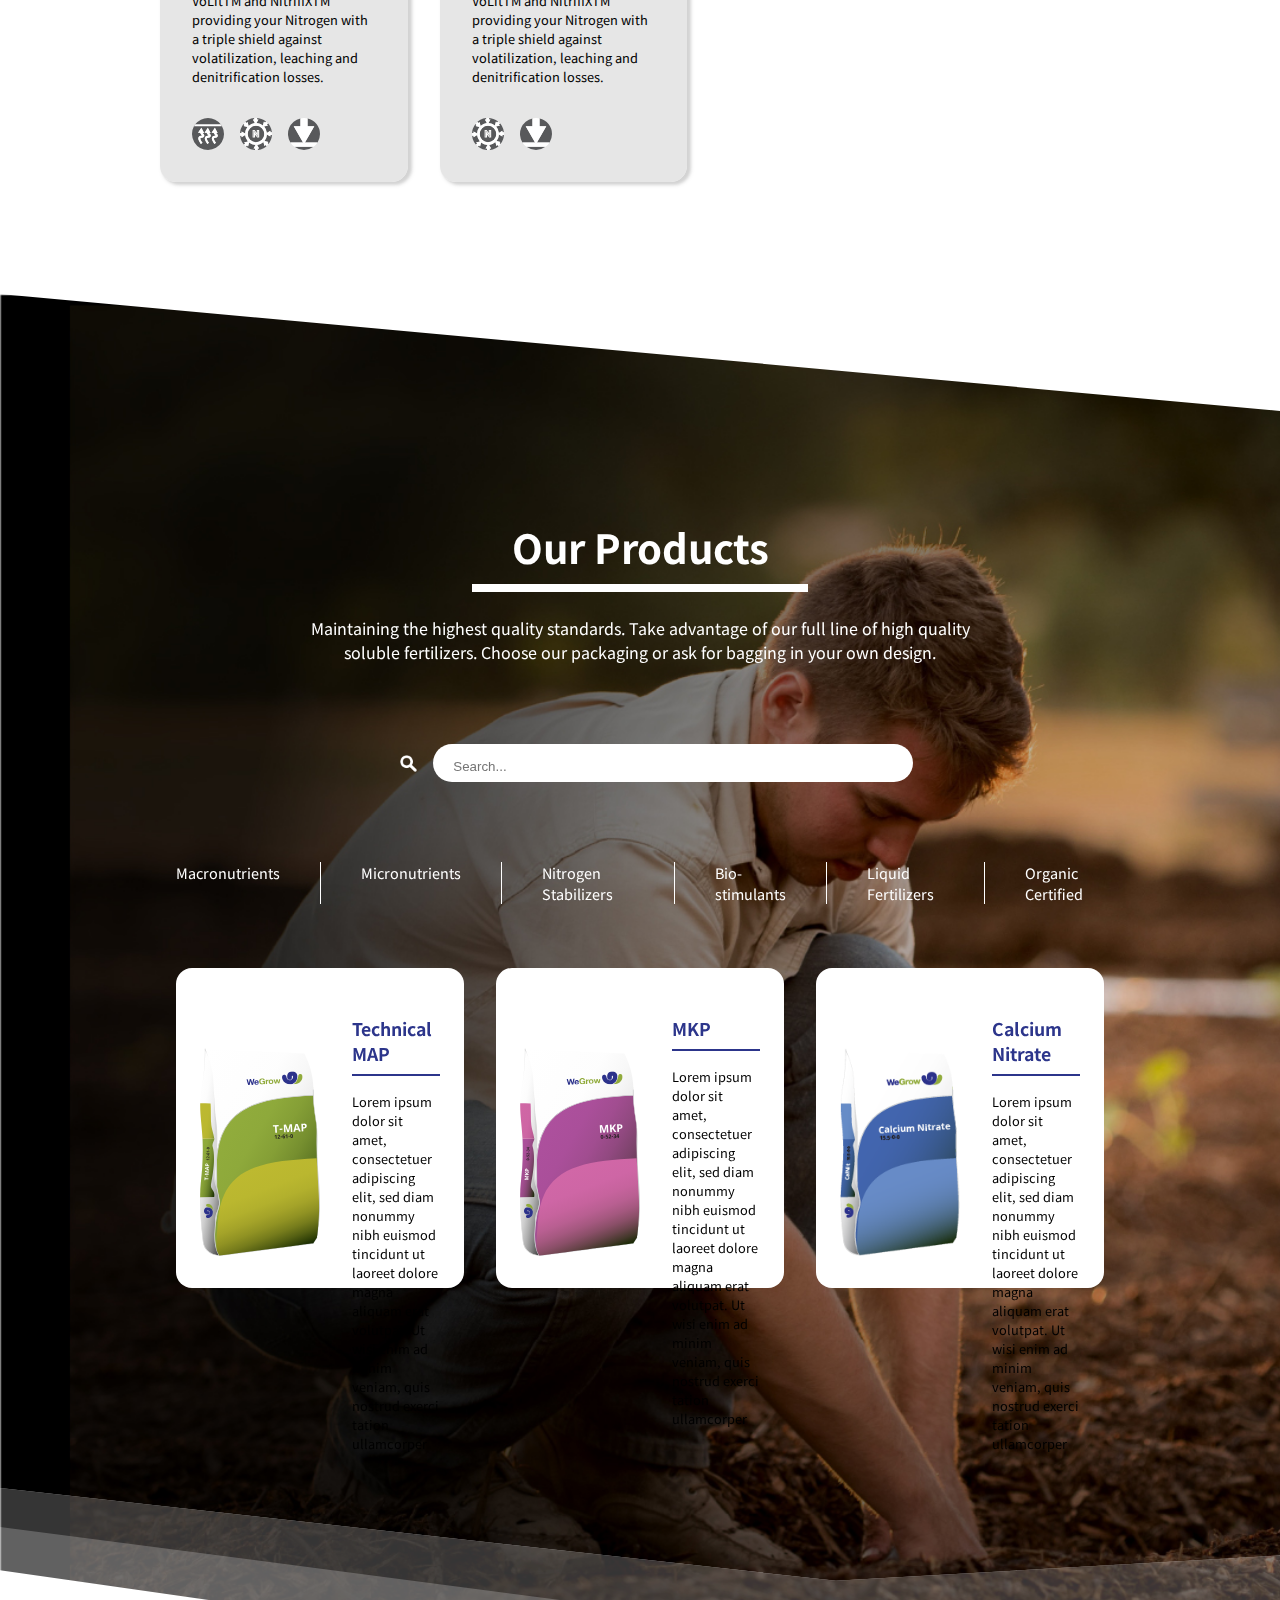
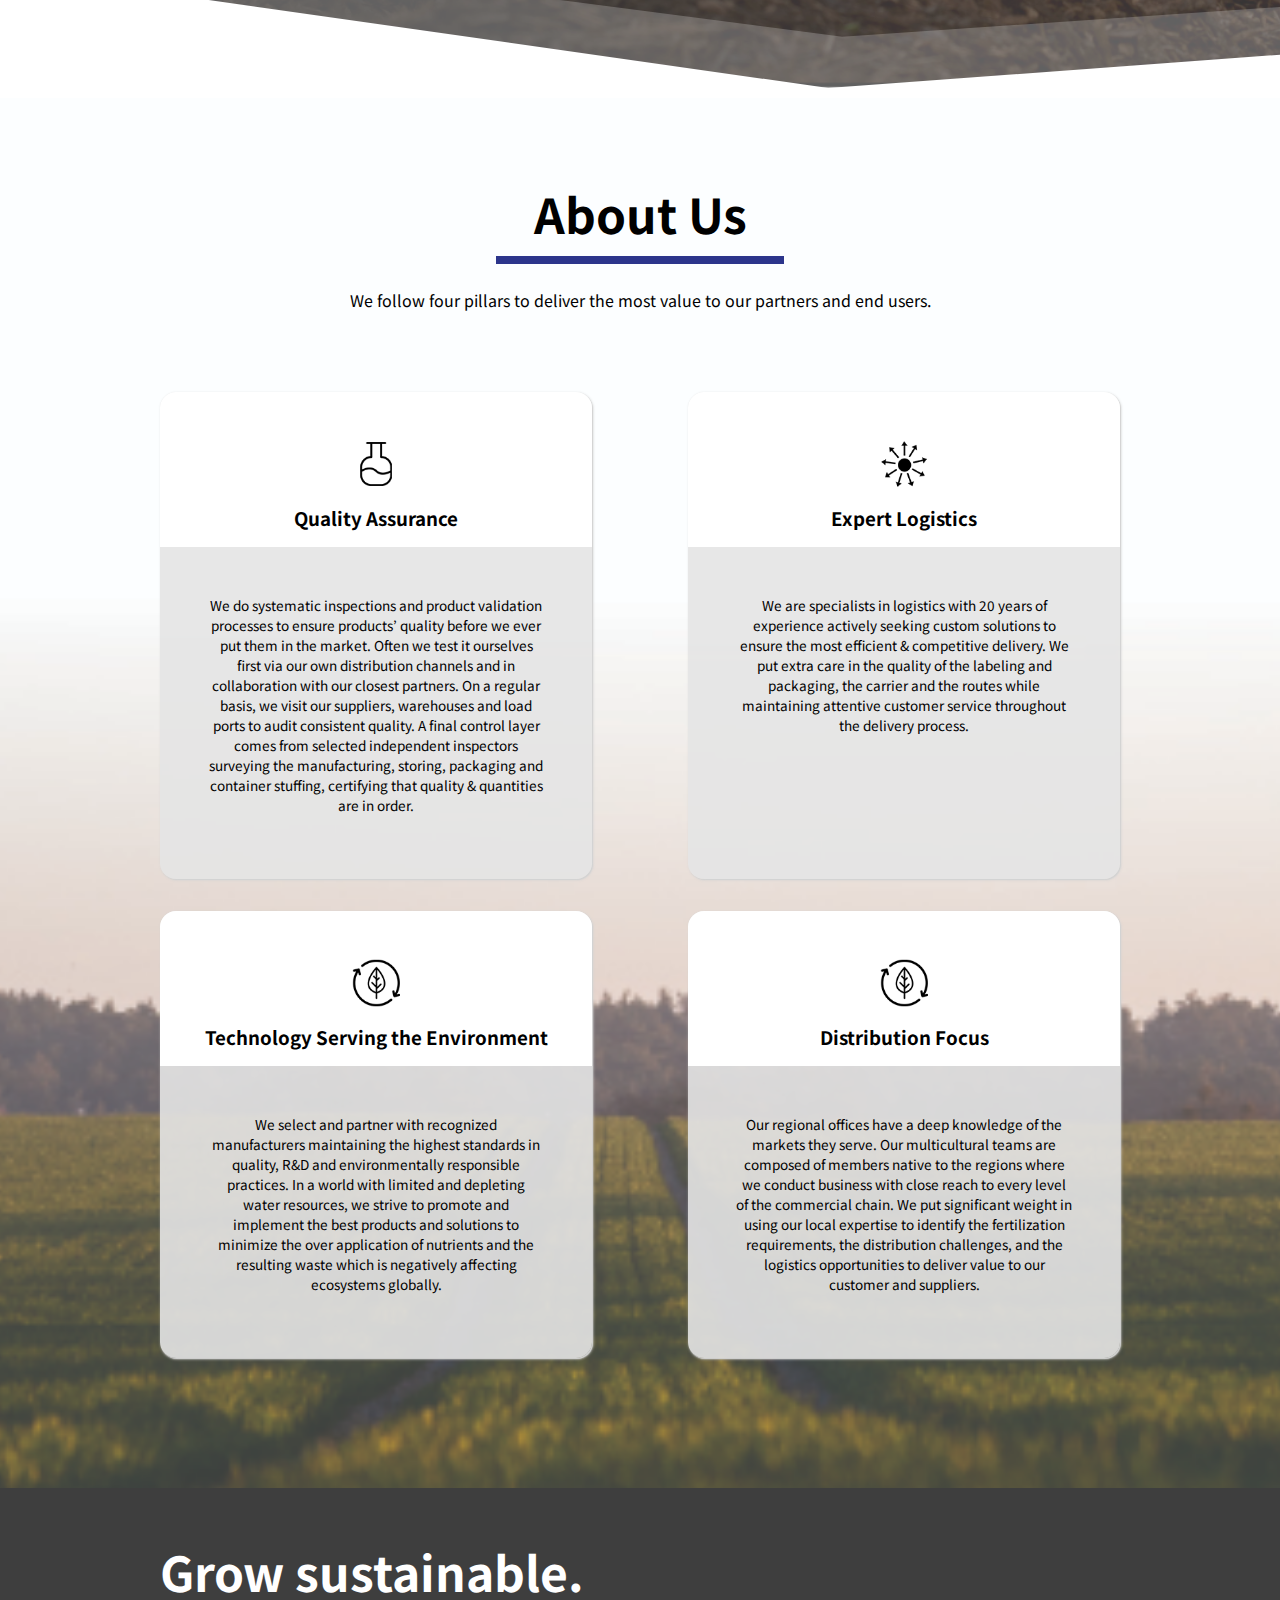
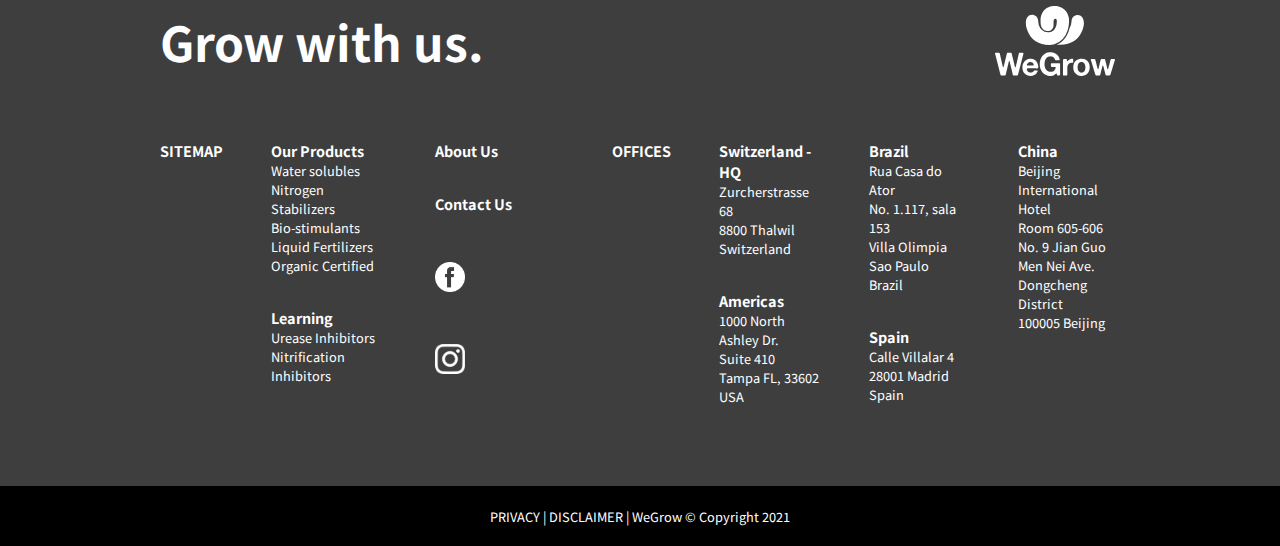
==== commit 4f9165a6: "Aboutus" ====
--- a/index.html
+++ b/index.html
@@ -24,7 +24,9 @@
       </section>
       <nav id="navbar">
         <div class="navcontent-wrap">
-          <img id="logo" src="./_images/logo-flat.svg" alt="" />
+          <a href="../index.html"
+            ><img id="logo" src="./_images/logo-flat.svg" alt=""
+          /></a>
           <ul class="nav-links">
             <!-- <li><a href="#home" id="homelink">HOME</a></li> -->
             <li>
@@ -46,7 +48,7 @@
               </ul>
             </li>
             <li>
-              <a href="#aboutus">ABOUT US</a>
+              <a href="../aboutus.html">ABOUT US</a>
               <ul id="dropdown3">
                 <li>Our History</li>
                 <li>Our Vision</li>
--- a/_css/styles.css
+++ b/_css/styles.css
@@ -90,7 +90,7 @@
   position: relative;
   align-items: center;
   width: 33%;
-  height:100%;
+  height: 100%;
   /* padding-left: 0.7rem; */
   /* flex-flow: row-reverse; */
   /* align-items: center; */
@@ -102,23 +102,23 @@
   /* display: block; */
   font-size: 1.2rem;
   text-decoration: none;
-  width:100%;
-  height:100%;
+  width: 100%;
+  height: 100%;
   /* min-height: 100%; */
   /* min-height: 70px; */
   /* padding-left: 8rem; */
   /* align-items: center; */
   color: rgb(125, 125, 125);
-  padding-left:0.7rem;
-}
-.nav-links li a:hover{
+  padding-left: 1rem;
+}
+.nav-links li a:hover {
   color: var(--blue);
   border-bottom: 2px solid var(--blue);
-  
-
-}
-#dropdown:hover, #dropdown2:hover, #dropdown3:hover{
-  border-top:3px solid var(--blue);
+}
+#dropdown:hover,
+#dropdown2:hover,
+#dropdown3:hover {
+  border-top: 3px solid var(--blue);
 }
 /* .nav-links li a:hover {
   color: black;
@@ -150,6 +150,7 @@
 #dropdown2 li,
 #dropdown3 li {
   padding: 0.7rem;
+  padding-left: 1rem;
   font-size: 1.2rem;
   color: rgb(125, 125, 125);
   width: 100%;
@@ -531,7 +532,7 @@
   padding-bottom: 0;
   margin-bottom: 0;
 }
-.solublesproducts::-webkit-scrollbar{
+.solublesproducts::-webkit-scrollbar {
   display: none;
 }
 .solublesproducts::-webkit-scrollbar {
@@ -781,83 +782,223 @@
   transform: translate(-50%, -50%);
   font-size: 0.8rem;
 }
-
-.productcontainer{
-  font-family: "Noto Sans JP", sans-serif;
-position:relative;
-  width:75%;
-  margin:auto;
-  min-height:700px;
-  display:flex;
-  margin-top:0;
-  margin-bottom:10rem;
-}
-.productnav{
+.prodlanding {
+  min-height: 350px;
+  color: black;
+  width: 100%;
+  background-image: url(../_images/greenhouse.jpg);
+  background-size: contain;
+  /* background-position: bottom; */
+  -webkit-mask-image: url("../_images/prodmask.svg");
+  -webkit-mask-size: cover;
+  -webkit-mask-repeat: no-repeat;
+  mask-image: url("../_images/prodmask.svg");
+  z-index: 2;
+}
+.prodwater {
+  position: absolute;
+  top: 40vh;
+  left: 10vh;
+  width: 80%;
+  z-index: -5;
+}
+.productcontainer {
+  font-family: "Noto Sans JP", sans-serif;
+  position: relative;
+  top: -350px;
+  width: 75%;
+  margin: auto;
+  min-height: 700px;
+  display: flex;
+  margin-top: 0;
+  /* padding-bottom: 10rem; */
+  /* background-image: url(../_images/prodbackground.jpg);
+  background-size: cover;
+  background-repeat: no-repeat; */
+}
+.productnav {
   display: flex;
   flex-direction: column;
   /* min-height:400px; */
-  background-color: rgba(27, 27, 27, 0.6);
-  min-width:21%;
-  
-  color:white;
-
-}
-.productnav h1{
-  padding:3rem;
+  background-color: rgba(27, 27, 27, 0.1);
+  min-width: 21%;
+  max-height: 470px;
+  color: var(--blue);
+
+  /* background-color: rgba(1, 1, 1, 0.5); */
+}
+.productnav h1 {
+  padding: 3rem;
   padding-bottom: 1rem;
-}
-.prodsearchbar{
-  padding:0 3rem;
-  margin-bottom:2rem;
+  color: white;
+}
+.prodnavheader {
+  min-width: 100%;
+  /* min-height: 400px; */
+  /* background-image: url(../_images/strawberries.jpg); */
+  background-size: contain;
+  background-image: url(../_images/blueberries.jpg);
+  background-repeat: no-repeat;
+  background-size: cover;
+  padding-top: 2rem;
+}
+.prodsearchbar {
+  padding: 0 3rem;
+  margin-bottom: 2rem;
 }
 .prodsearchbar .mediaicon {
   margin-left: 0;
 }
 .prodsearchbar input {
-  padding:0.3rem;
+  padding: 0.3rem 0.8rem;
   border-radius: 0.7rem;
-  border:none
+  border: none;
+  width: 100%;
 }
 .prodnavmenu {
   list-style: none;
-}
+  background-color: rgba(1, 1, 1, 0.7);
+  border-top: 1px rgb(155, 155, 155) solid;
+}
+/* .prodnavmenu:hover {
+  border-bottom: 1px rgba(1, 1, 1, 0.7) dashed;
+} */
 .prodnavmenu li {
   padding: 0.7rem 3rem;
-  border-bottom:1px dashed white;
-}
-.prodnavmenu li:hover{
+  border-bottom: 1px solid rgb(155, 155, 155);
+  color: white;
+  font-size: 0.9rem;
+}
+.prodnavmenu li:hover {
   background-color: white;
-  color:var(--green);
+  color: var(--green);
   cursor: pointer;
-  border-right: 1px solid rgba(27, 27, 27, 0.6);
-  border-left: 1px solid rgba(27, 27, 27, 0.6);
-}
-.productlist{
+  /* border: 1px rgba(1, 1, 1, 0.7) solid; */
+  /* border-right: 1px solid rgba(27, 27, 27, 0.6);
+  border-left: 1px solid rgba(27, 27, 27, 0.6); */
+}
+.productlist {
   display: flex;
   flex-direction: column;
-  width:75%;
-  background-color: red;
+  width: 60%;
+  height: 100vh;
+  overflow-y: scroll;
+  position: relative;
+  margin: 0rem 2rem;
+  border-top: 7rem black solid;
+  /* top: 300px; */
+  /* background-color: red; */
 }
 .productitem {
   display: flex;
   flex-direction: row;
   min-height: 250px;
-  width:100%;
-  background-color: white;
+  width: 100%;
+  background-color: rgba(255, 255, 255, 1);
+  padding-right: 5rem;
 }
 .productitem:hover {
-  background-color:rgb(224, 224, 224);
+  background-color: rgb(224, 224, 224);
   cursor: pointer;
 }
-.productbag{
-  width:20%;
-  margin:auto;
-  margin-left:7rem;
-  margin-bottom:2rem;
-}
-.productdetail{
-  width:70%;
-  margin:auto;
+.productbag {
+  width: 20%;
+  margin: auto;
+  margin-left: 5rem;
+  margin-right: 2rem;
+  margin-bottom: 3rem;
+}
+.productdetail {
+  width: 70%;
+  margin: auto;
+}
+.productdetail h3 {
+  color: var(--blue);
+  font-size: 1rem;
+  padding-bottom: 0.5rem;
+}
+.productdetail p {
+  font-size: 0.85rem;
+  padding-bottom: 0.5rem;
+}
+.productspecs {
+  width: 20%;
+  height: 450px;
+  background-color: var(--blue);
+  background-image: url(../_images/strawberries.jpg);
+  background-size: cover;
+  padding-top: 7rem;
+  color: white;
+  font-size: 0.9rem;
+}
+.prodspecslist {
+  list-style: none;
+  background-color: rgba(1, 1, 1, 0.7);
+  padding: 2rem 2rem;
+}
+.prodspecslist h3 {
+  padding-bottom: 1rem;
+}
+.prodspecslist li {
+  padding: 0.5rem 0rem;
+  display: flex;
+  justify-content: space-between;
+  border-top: 1px solid white;
+}
+.proddata {
+  font-size: 0.85rem;
+}
+.aboutuslanding {
+  background: url("../_images/hands.jpg");
+  width: 100vw;
+  /* max-height: 85vh; */
+  position: relative;
+  /* position: absolute;
+    top: 2vh; */
+  background-size: cover;
+  background-position: bottom;
+  -webkit-mask-image: url("../_images/aboutusmask.svg");
+  -webkit-mask-size: contain;
+  -webkit-mask-repeat: no-repeat;
+  mask-image: url("../_images/aboutusmask.svg");
+  z-index: 2;
+  min-height: 800px;
+}
+.aboutus-contentwrap {
+  width: 100%;
+  margin: auto;
+  color: white;
+  font-family: "Noto Sans JP", sans-serif;
+  /* height: 1000px; */
+  position: relative;
+}
+.aboutuslanding-tagline {
+  /* width: 100vw; */
+  height: 40vh;
+}
+.aboutuslanding-tagline h1 {
+  display: inline-block;
+  position: absolute;
+  top: 50%;
+  left: 50%;
+  transform: translate(-50%, -50%);
+  font-size: 4rem;
+  /* width: 100%; */
+}
+#pillars {
+  width: 65%;
+  margin: auto;
+  text-align: center;
+  position: relative;
+  top: -130px;
+  font-family: "Noto Sans JP", sans-serif;
+}
+#pillars h2 {
+  font-size: 2rem;
+  padding-bottom: 1rem;
+}
+.pillar {
+  padding-bottom: 10rem;
 }
 
 @media only screen and (max-width: 1800px) {
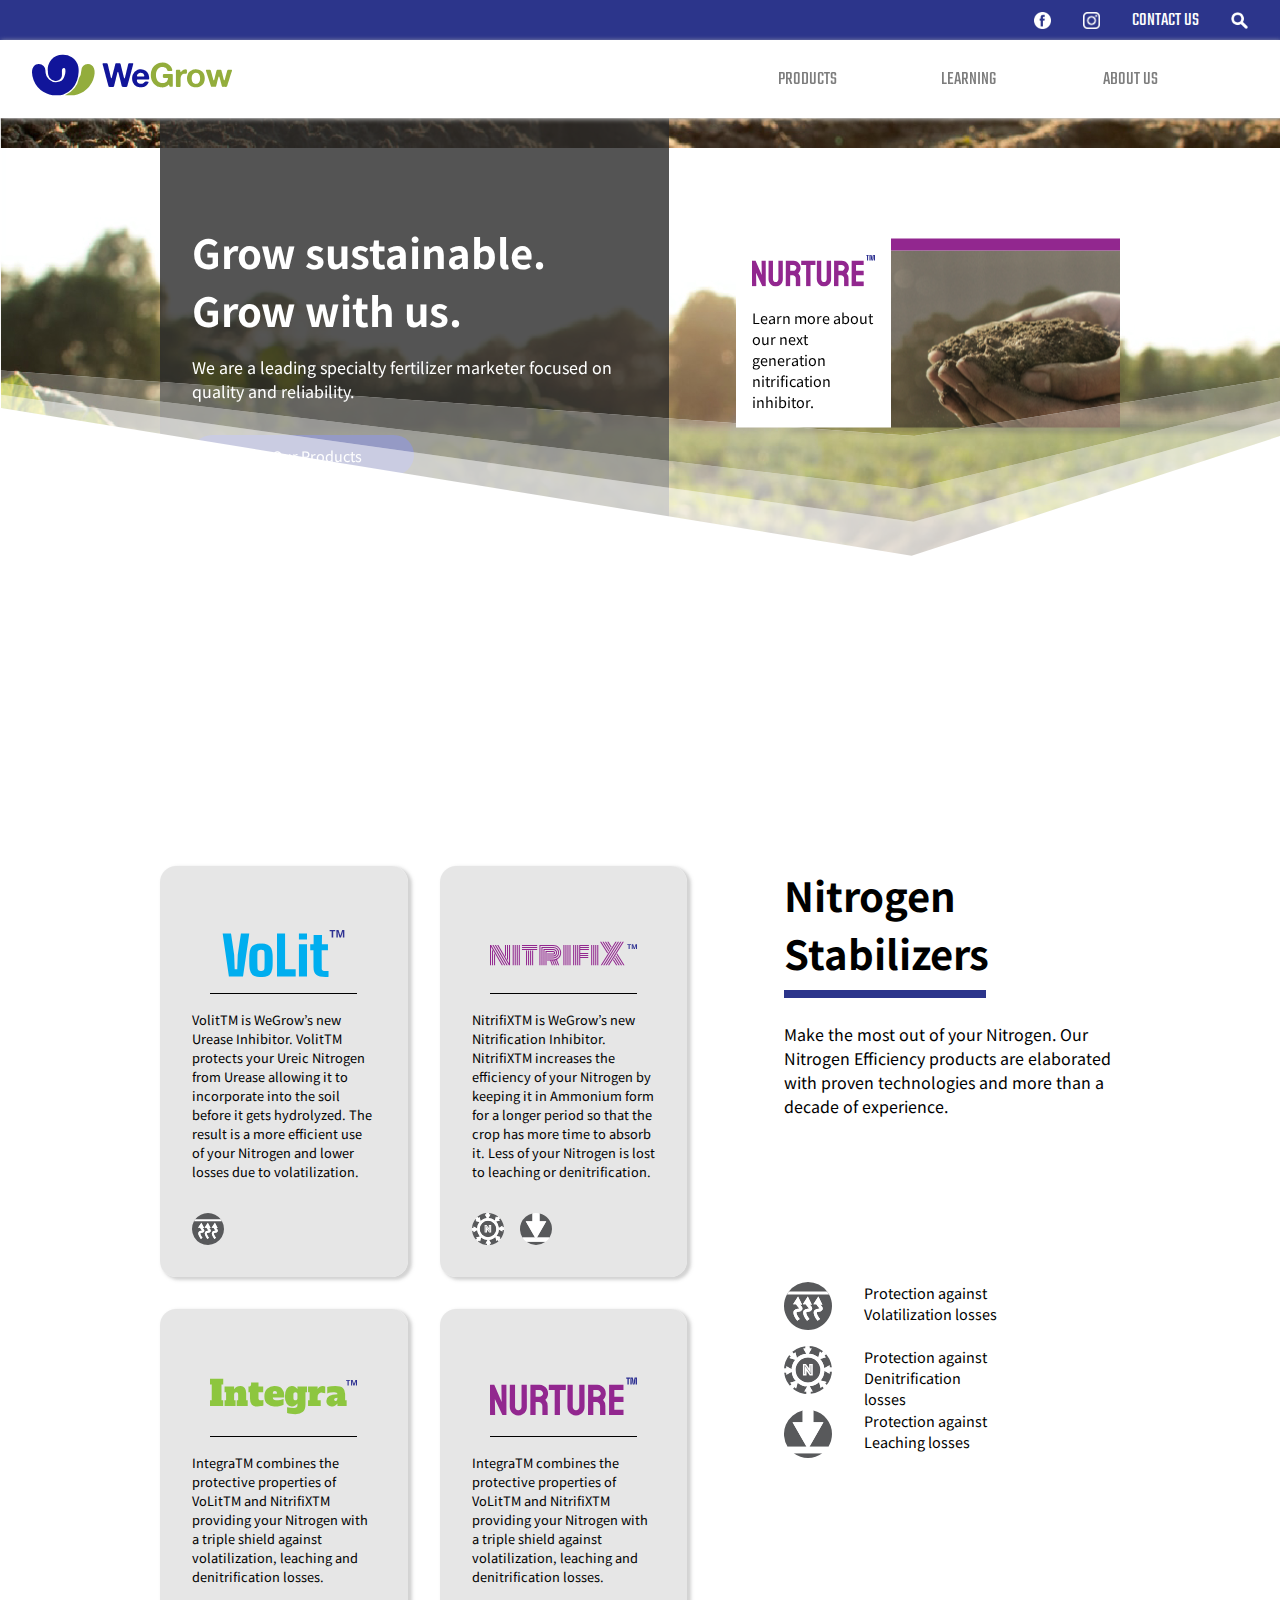
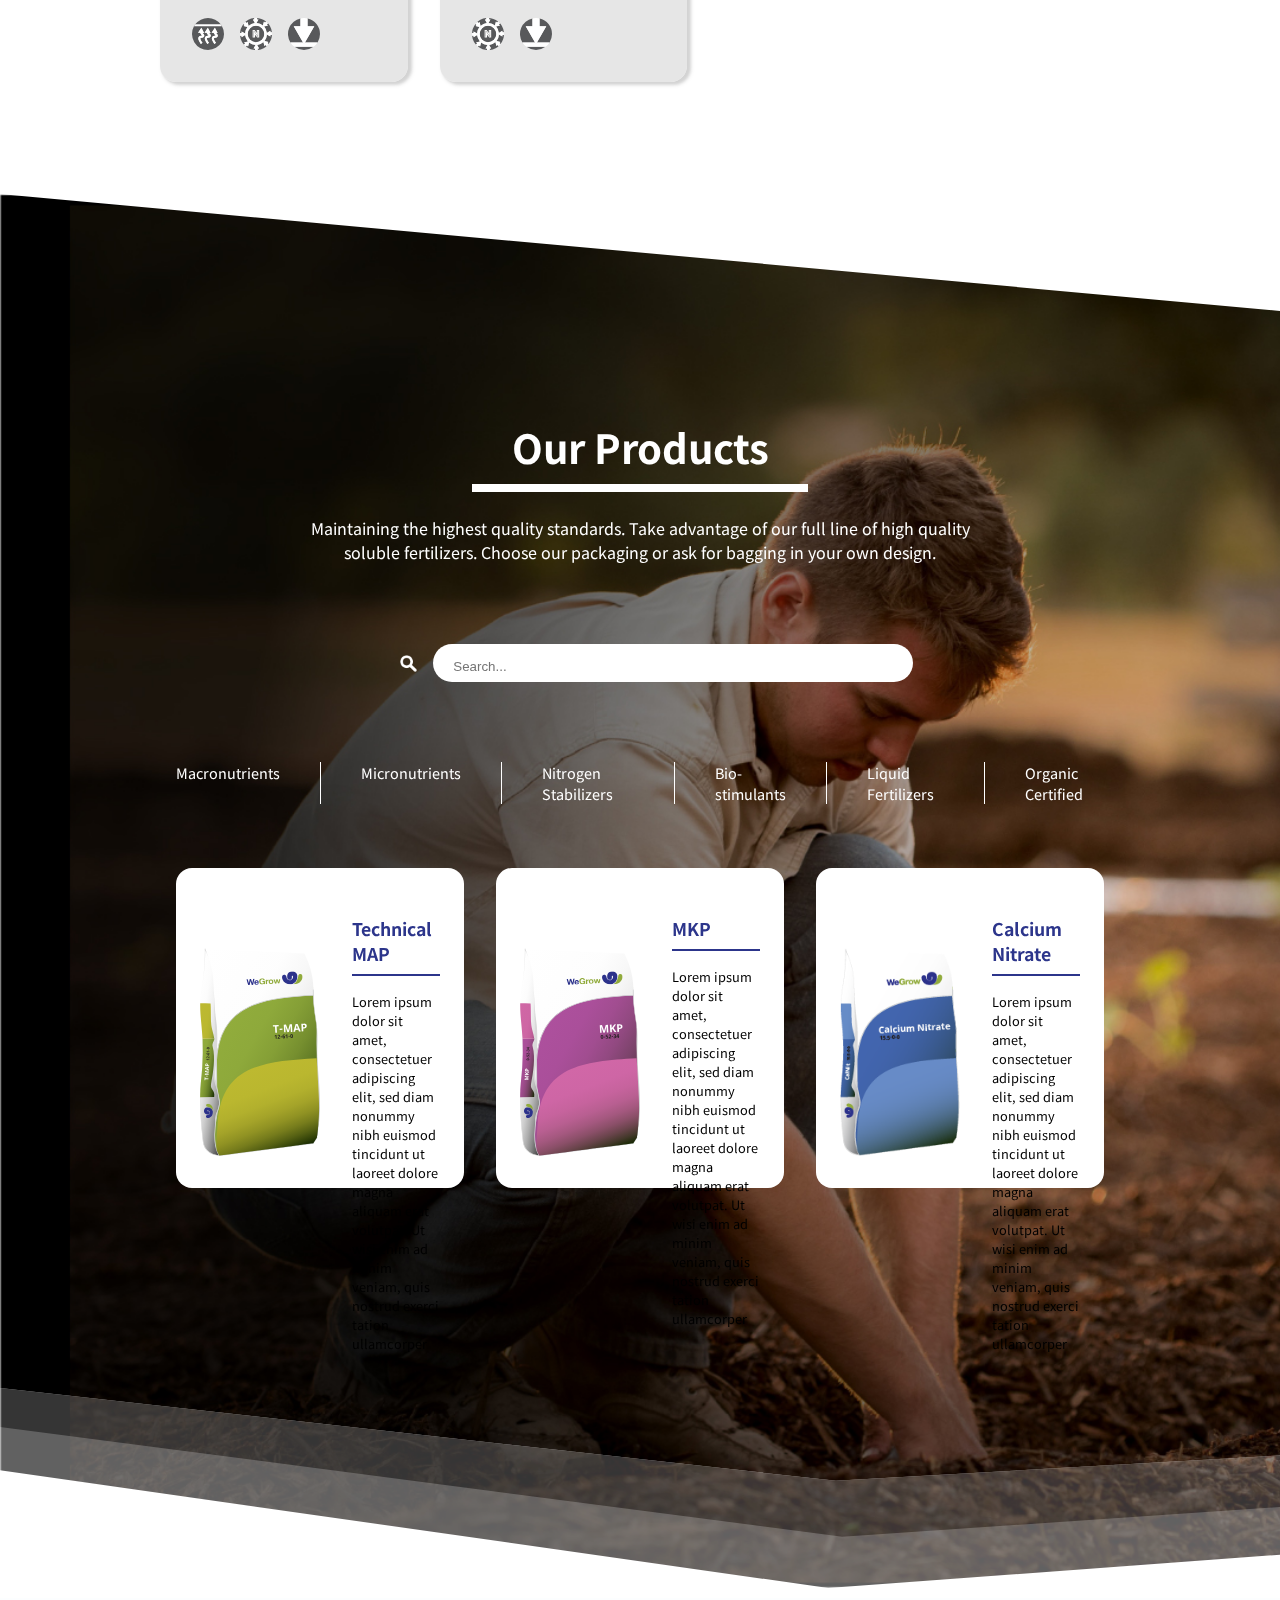
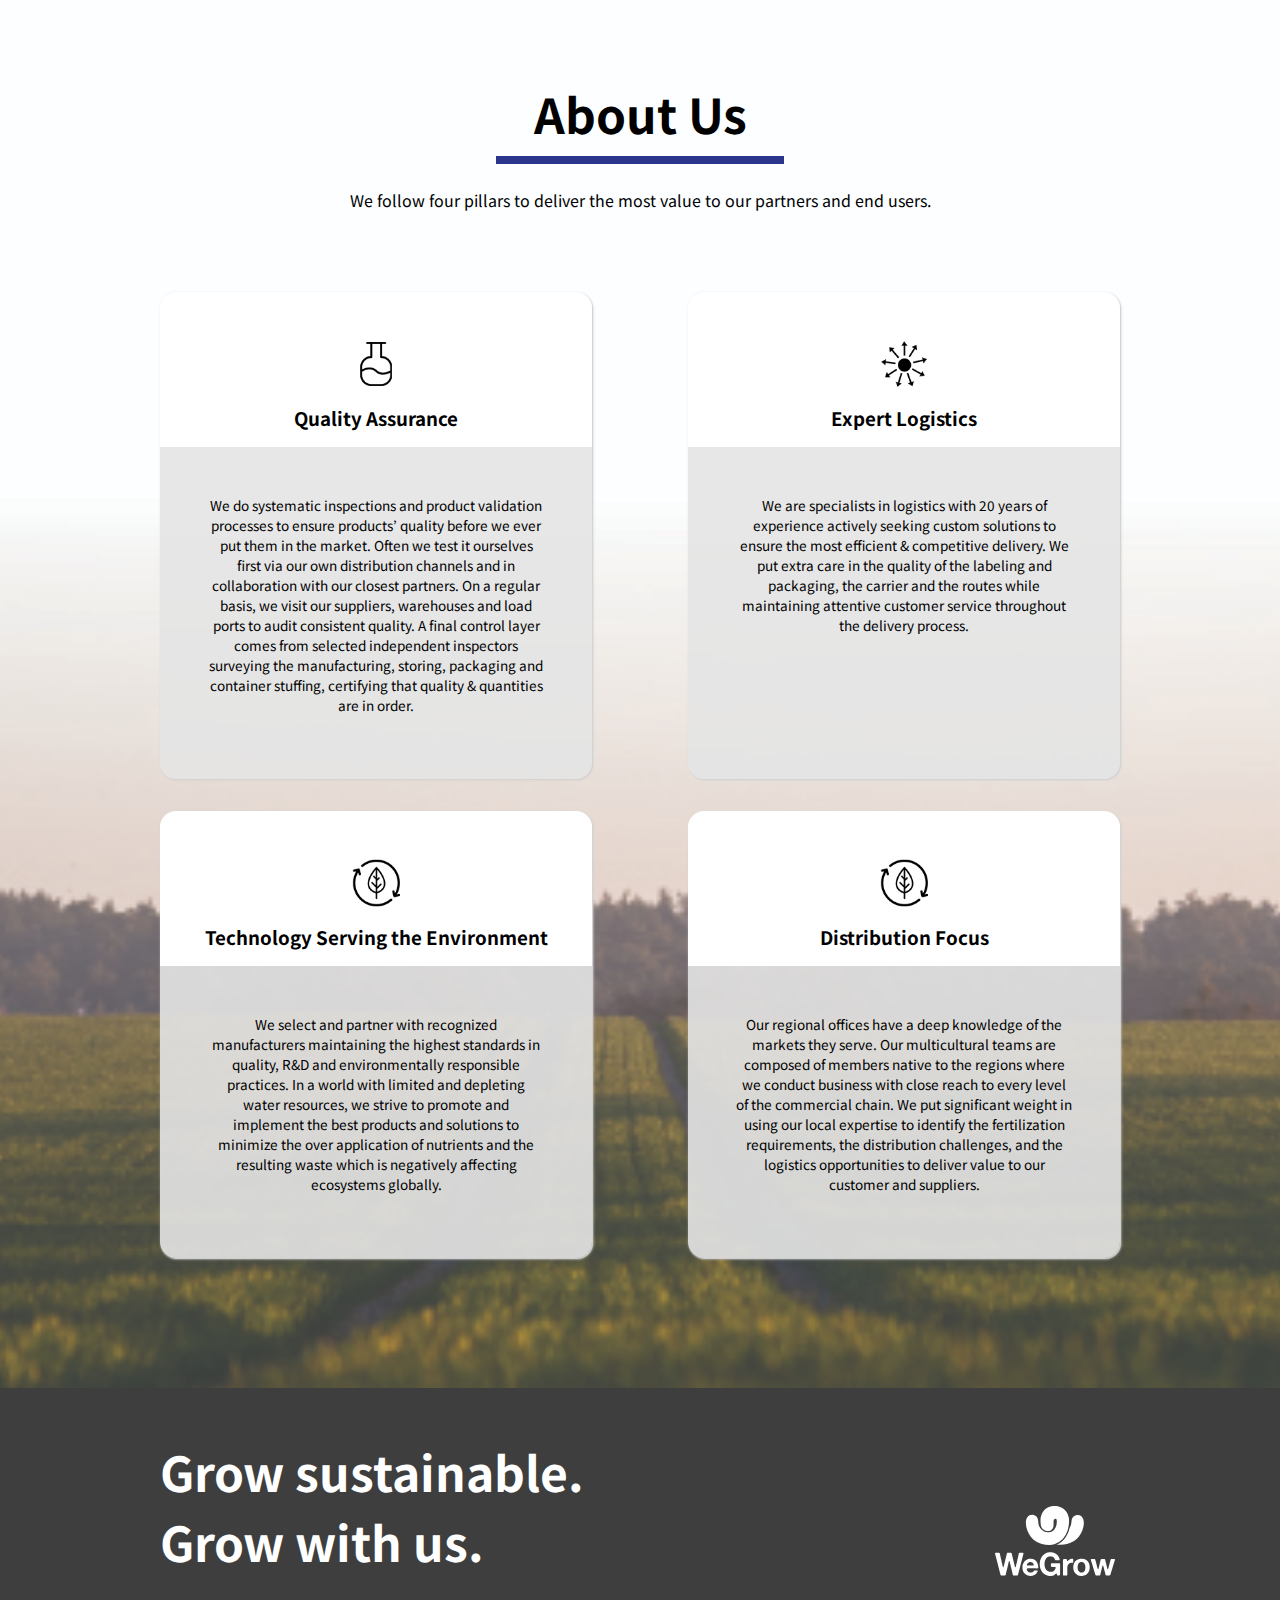
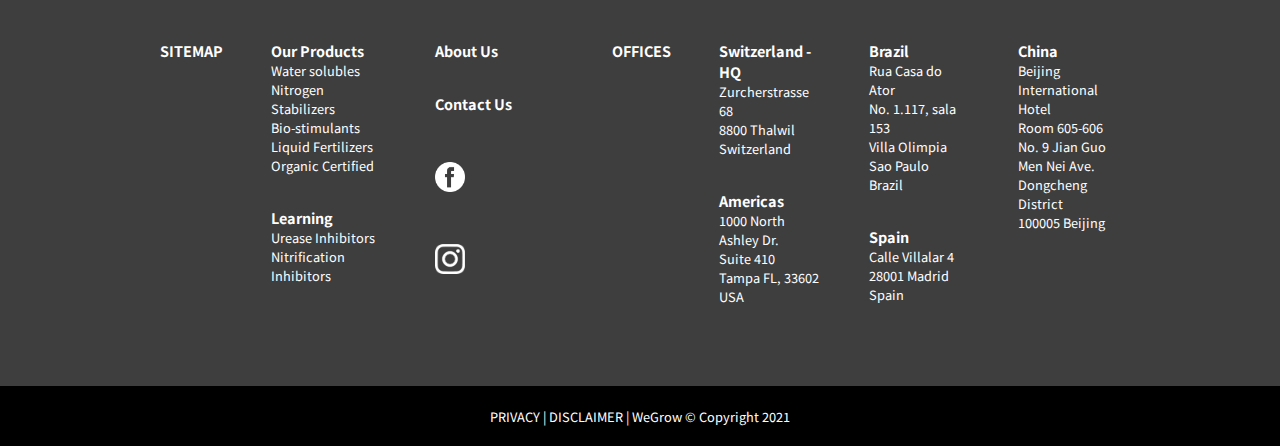
==== commit 25a69f68: "products and secondary navigation links" ====
--- a/index.html
+++ b/index.html
@@ -543,9 +543,9 @@
         // document.getElementById("navbar").style.padding = "10px 0px 0px 0px";
         document.getElementById("logo").style.width = "130px";
         document.getElementById("logo").style.height = "50px";
-        document.getElementById("dropdown").style.top = "50px";
-        document.getElementById("dropdown2").style.top = "50px";
-        document.getElementById("dropdown3").style.top = "50px";
+        document.getElementById("dropdown").style.top = "58px";
+        document.getElementById("dropdown2").style.top = "58px";
+        document.getElementById("dropdown3").style.top = "58px";
         // document.getElementById("navbar").style.borderBottom =
         //   "1px dashed lightgray";
       } else {
@@ -555,9 +555,9 @@
         document.getElementById("logo").style.height = "70px";
         document.getElementById("logo").style.width = "200px";
         document.getElementById("logo").style.height = "70px";
-        document.getElementById("dropdown").style.top = "70px";
-        document.getElementById("dropdown2").style.top = "70px";
-        document.getElementById("dropdown3").style.top = "70px";
+        document.getElementById("dropdown").style.top = "78px";
+        document.getElementById("dropdown2").style.top = "78px";
+        document.getElementById("dropdown3").style.top = "78px";
 
         // document.getElementById("navbar").style.borderBottom = "none";
       }
--- a/_css/styles.css
+++ b/_css/styles.css
@@ -130,7 +130,7 @@
   position: absolute;
   flex-flow: row;
   width: 100%;
-  top: 72px;
+  top: 80px;
   /* left: -7px; */
   z-index: 30;
   overflow-y: visible;
@@ -179,12 +179,13 @@
   /* position: absolute;
   top: 2vh; */
   background-size: cover;
-  -webkit-mask-image: url("../_images/mask2.svg");
-  -webkit-mask-size: cover;
+  background-position: 0 730px;
+  -webkit-mask-image: url("../_images/mask3.svg");
+  -webkit-mask-size: contain;
   -webkit-mask-repeat: no-repeat;
-  mask-image: url("../_images/mask2.svg");
+  mask-image: url("../_images/mask3.svg");
   z-index: 2;
-  min-height: 800px;
+  min-height: 700px;
 }
 .landing-contentwrap {
   width: 65%;
@@ -196,7 +197,7 @@
 }
 .landing-tagline {
   position: relative;
-  min-height: 800px;
+  min-height: 700px;
   width: 40%;
   /* left: 15%; */
   background-color: rgba(41, 41, 41, 0.8);
@@ -783,16 +784,17 @@
   font-size: 0.8rem;
 }
 .prodlanding {
-  min-height: 350px;
+  min-height: 600px;
   color: black;
   width: 100%;
-  background-image: url(../_images/greenhouse.jpg);
-  background-size: contain;
+  background-image: url(../_images/sunset.jpg);
+  background-size: cover;
+  background-position: 0px 750px;
   /* background-position: bottom; */
-  -webkit-mask-image: url("../_images/prodmask.svg");
-  -webkit-mask-size: cover;
+  -webkit-mask-image: url("../_images/aboutusmask.svg");
+  -webkit-mask-size: contain;
   -webkit-mask-repeat: no-repeat;
-  mask-image: url("../_images/prodmask.svg");
+  mask-image: url("../_images/aboutusmask.svg");
   z-index: 2;
 }
 .prodwater {
@@ -805,7 +807,8 @@
 .productcontainer {
   font-family: "Noto Sans JP", sans-serif;
   position: relative;
-  top: -350px;
+  /* top: -350px; */
+  top: 30px;
   width: 75%;
   margin: auto;
   min-height: 700px;
@@ -822,8 +825,9 @@
   /* min-height:400px; */
   background-color: rgba(27, 27, 27, 0.1);
   min-width: 21%;
-  max-height: 470px;
+  max-height: 300px;
   color: var(--blue);
+  border-radius: 2rem;
 
   /* background-color: rgba(1, 1, 1, 0.5); */
 }
@@ -841,24 +845,31 @@
   background-repeat: no-repeat;
   background-size: cover;
   padding-top: 2rem;
+  border-top-left-radius: 2rem;
+  border-top-right-radius: 2rem;
 }
 .prodsearchbar {
   padding: 0 3rem;
   margin-bottom: 2rem;
+  text-align: center;
 }
 .prodsearchbar .mediaicon {
   margin-left: 0;
 }
 .prodsearchbar input {
-  padding: 0.3rem 0.8rem;
-  border-radius: 0.7rem;
-  border: none;
-  width: 100%;
+  padding: 0.7rem 1.5rem;
+  border-radius: 1rem;
+  border: 1px solid rgb(199, 199, 199);
+  /* border: none; */
+  width: 30%;
+  margin: auto;
 }
 .prodnavmenu {
   list-style: none;
   background-color: rgba(1, 1, 1, 0.7);
   border-top: 1px rgb(155, 155, 155) solid;
+  border-bottom-left-radius: 2rem;
+  border-bottom-right-radius: 2rem;
 }
 /* .prodnavmenu:hover {
   border-bottom: 1px rgba(1, 1, 1, 0.7) dashed;
@@ -868,6 +879,9 @@
   border-bottom: 1px solid rgb(155, 155, 155);
   color: white;
   font-size: 0.9rem;
+}
+.prodnavmenu li:last-child {
+  border-bottom: none;
 }
 .prodnavmenu li:hover {
   background-color: white;
@@ -880,12 +894,12 @@
 .productlist {
   display: flex;
   flex-direction: column;
-  width: 60%;
+  width: 55%;
   height: 100vh;
   overflow-y: scroll;
   position: relative;
-  margin: 0rem 2rem;
-  border-top: 7rem black solid;
+  margin: 1rem 2rem 7rem 2rem;
+  /* border-top: 7rem black solid; */
   /* top: 300px; */
   /* background-color: red; */
 }
@@ -893,9 +907,12 @@
   display: flex;
   flex-direction: row;
   min-height: 250px;
-  width: 100%;
+  width: 90%;
   background-color: rgba(255, 255, 255, 1);
   padding-right: 5rem;
+  margin: 1rem 2rem;
+  border-radius: 2rem;
+  box-shadow: 1px 1px 3px lightgray, 1px 1px 1px lightgray;
 }
 .productitem:hover {
   background-color: rgb(224, 224, 224);
@@ -930,6 +947,7 @@
   padding-top: 7rem;
   color: white;
   font-size: 0.9rem;
+  border-radius: 2rem;
 }
 .prodspecslist {
   list-style: none;
@@ -972,9 +990,21 @@
   /* height: 1000px; */
   position: relative;
 }
+.prod-contentwrap {
+  width: 100%;
+  margin: auto;
+  color: white;
+  font-family: "Noto Sans JP", sans-serif;
+  /* height: 1000px; */
+  position: relative;
+}
 .aboutuslanding-tagline {
   /* width: 100vw; */
-  height: 40vh;
+  height: 35vh;
+}
+.prodlanding-tagline {
+  /* width: 100vw; */
+  height: 35vh;
 }
 .aboutuslanding-tagline h1 {
   display: inline-block;
@@ -982,8 +1012,21 @@
   top: 50%;
   left: 50%;
   transform: translate(-50%, -50%);
+
+  text-align: center;
   font-size: 4rem;
-  /* width: 100%; */
+  width: 100%;
+}
+.prodlanding-tagline h1 {
+  display: inline-block;
+  position: absolute;
+  top: 50%;
+  left: 50%;
+  transform: translate(-50%, -50%);
+
+  text-align: center;
+  font-size: 4rem;
+  width: 100%;
 }
 #pillars {
   width: 65%;
@@ -1077,6 +1120,12 @@
     min-height: 1400px;
     margin: auto;
   }
+  .aboutuslanding-tagline h1 {
+    font-size: 3rem;
+  }
+  #pillars {
+    top: -260px;
+  }
 }
 
 @media only screen and (max-width: 1200px) {
